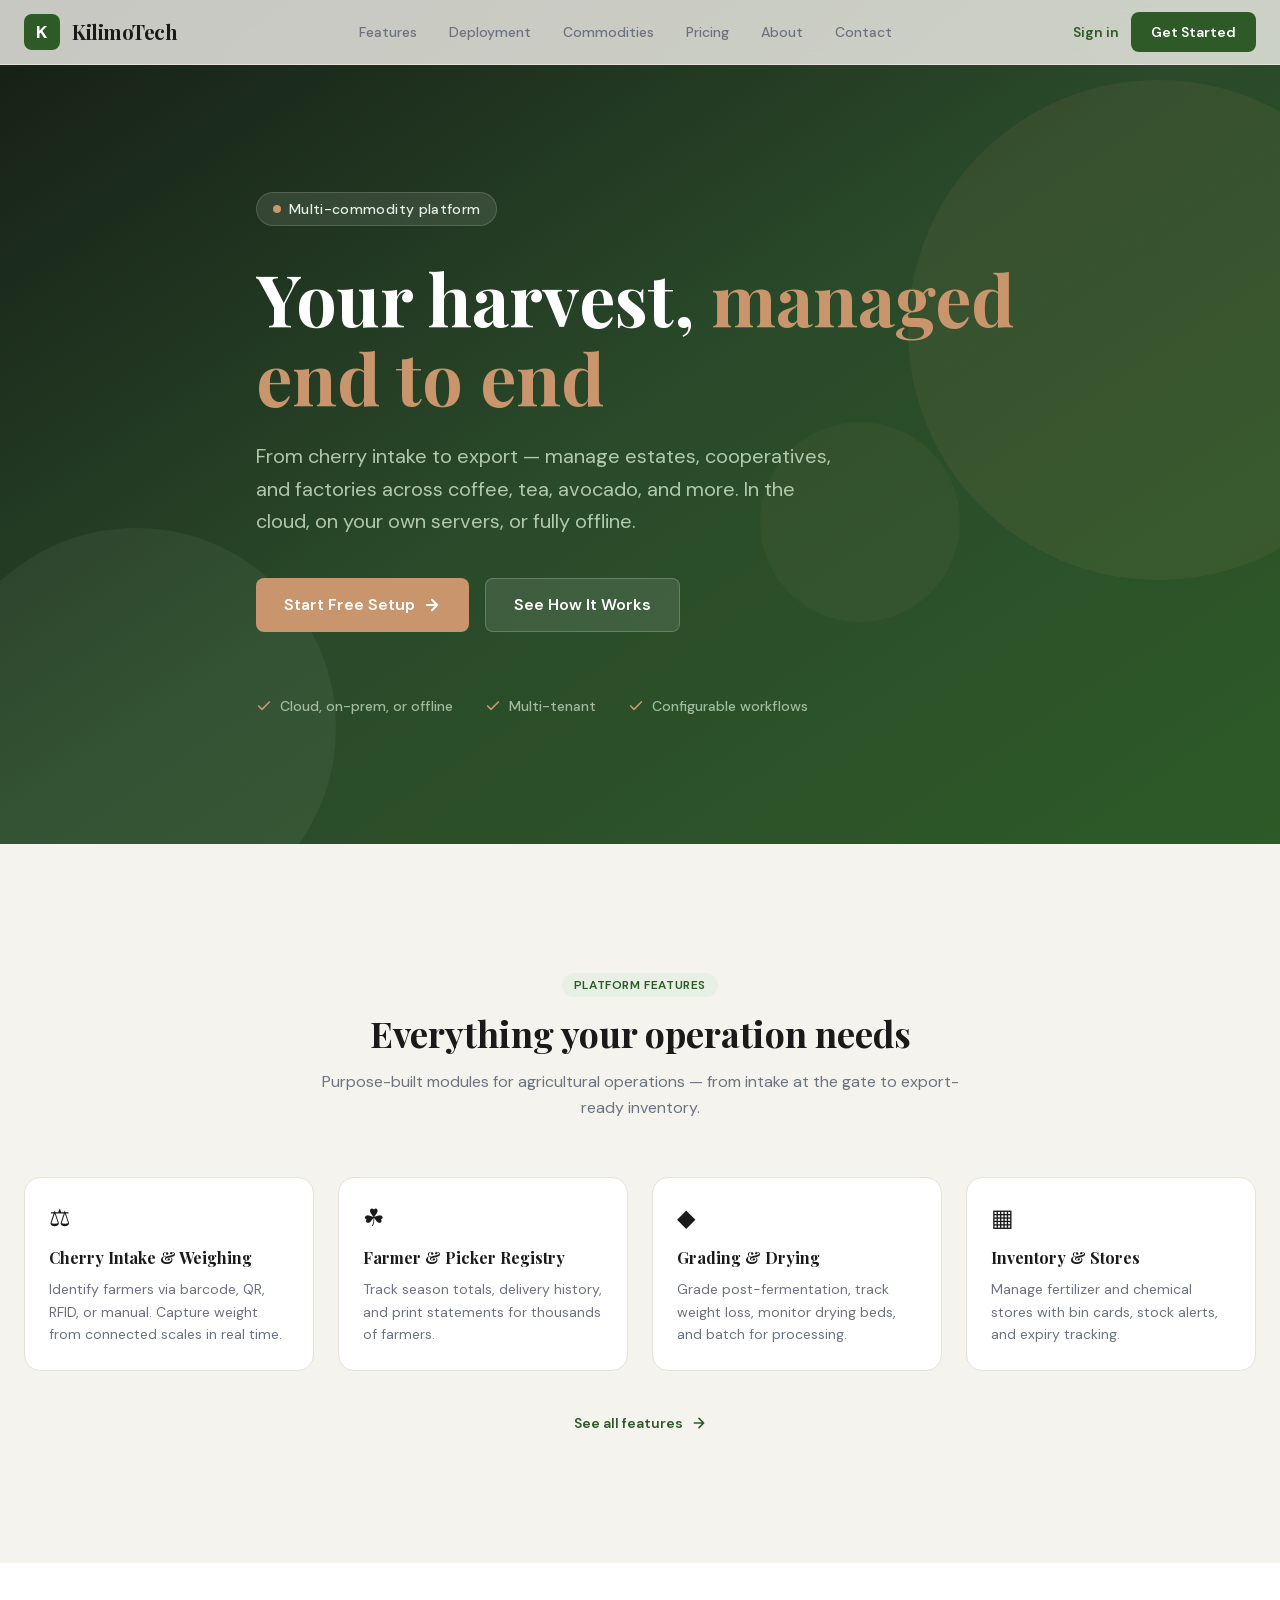
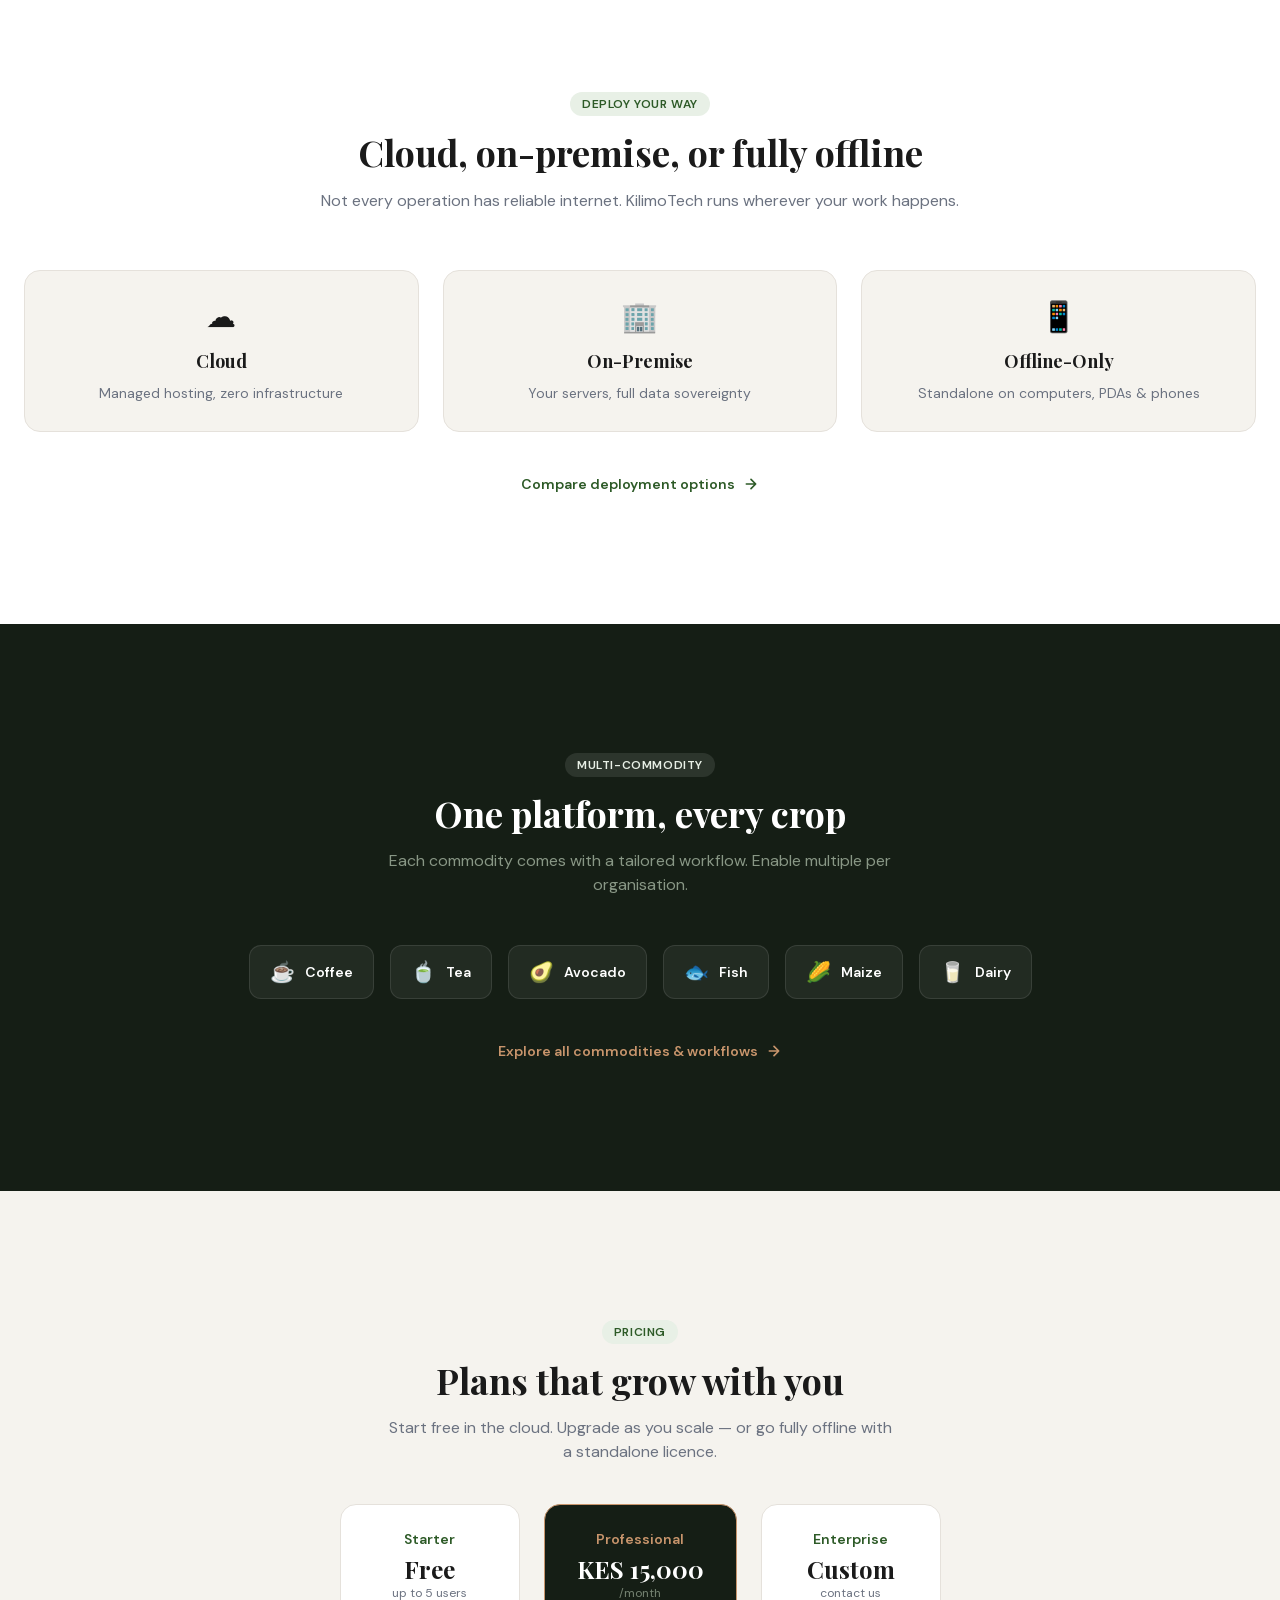
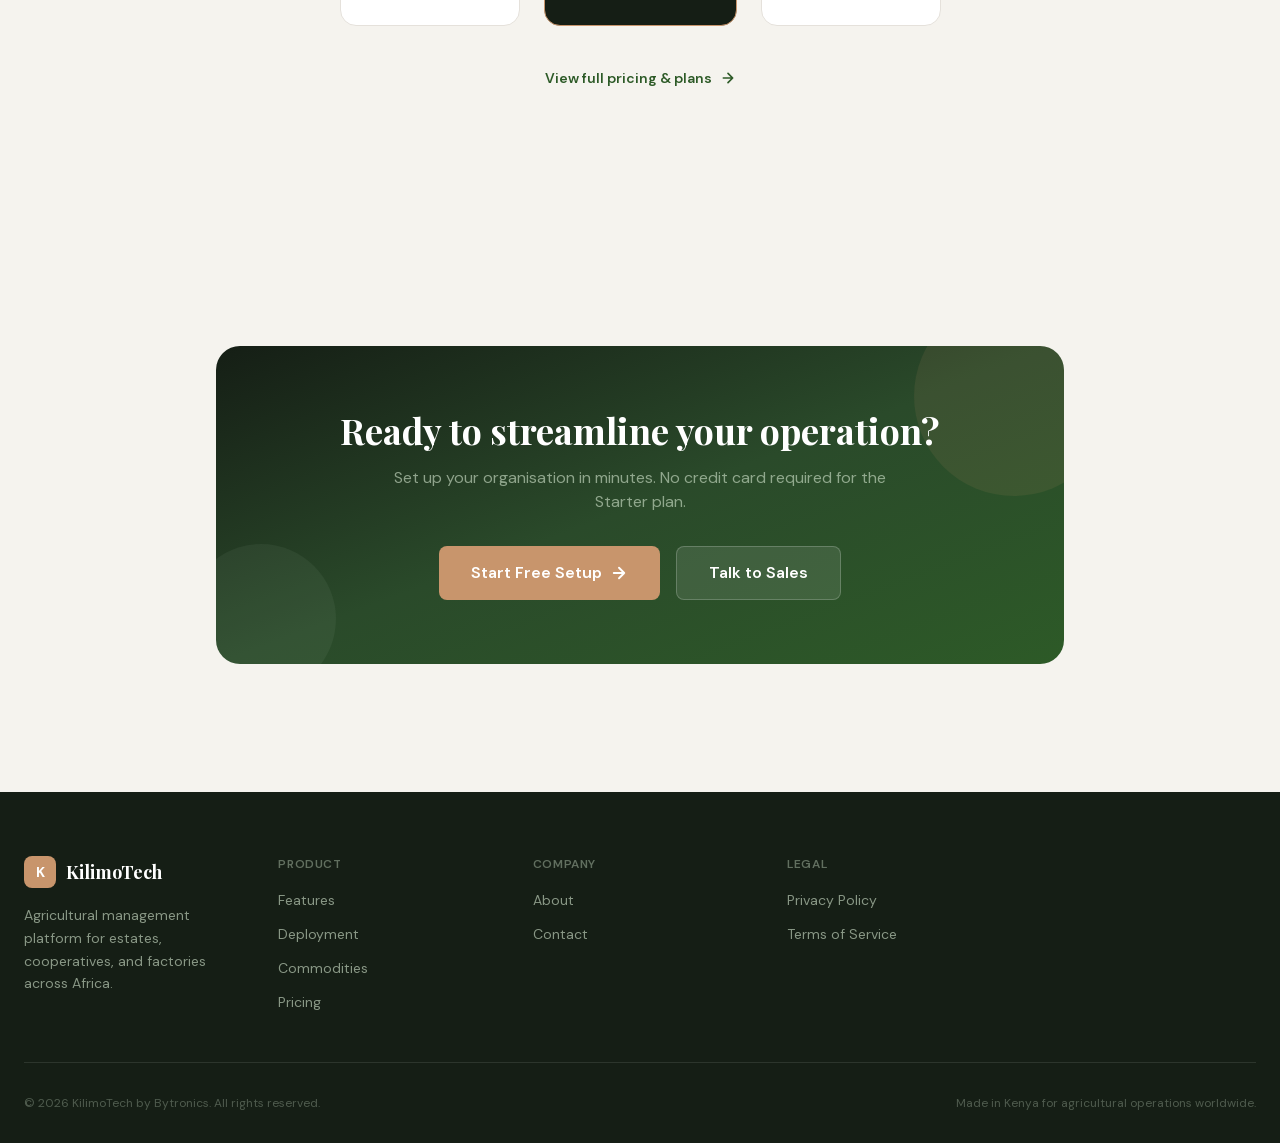
==== index.html @ bf5e5e53 "Deploy KilimoTech landing site farmingTek/farmingtek-monorepo@7f0ea6e3e00092269a74dd48f75b55e581f0ec" ====
<!DOCTYPE html><!--7h_ioHB_KL1E27XKYRp5A--><html lang="en" class="dm_sans_40b93add-module__kJBK_q__variable playfair_display_d75971fc-module__qn-apa__variable dm_mono_9de2b2a0-module__hRvWSG__variable"><head><meta charSet="utf-8"/><meta name="viewport" content="width=device-width, initial-scale=1"/><link rel="preload" href="/_next/static/media/2a65768255d6b625-s.p.d19752fb.woff2" as="font" crossorigin="" type="font/woff2"/><link rel="preload" href="/_next/static/media/36363bfb06833f56-s.p.d8302362.woff2" as="font" crossorigin="" type="font/woff2"/><link rel="preload" href="/_next/static/media/5c285b27cdda1fe8-s.p.a62025f2.woff2" as="font" crossorigin="" type="font/woff2"/><link rel="preload" href="/_next/static/media/a73419dd2ba2d841-s.p.f2813c2a.woff2" as="font" crossorigin="" type="font/woff2"/><link rel="stylesheet" href="/_next/static/chunks/aef63a7b06154bd9.css" data-precedence="next"/><link rel="preload" as="script" fetchPriority="low" href="/_next/static/chunks/79a002ef886ae1bd.js"/><script src="/_next/static/chunks/c44ccb04623bf3a9.js" async=""></script><script src="/_next/static/chunks/7b2394032621606a.js" async=""></script><script src="/_next/static/chunks/1a456bbcc4965f16.js" async=""></script><script src="/_next/static/chunks/turbopack-3ab9022b0ae2297b.js" async=""></script><script src="/_next/static/chunks/181384a02b5fd335.js" async=""></script><script src="/_next/static/chunks/f47e01017f33058d.js" async=""></script><script src="/_next/static/chunks/cf0741e0c4222a45.js" async=""></script><meta name="next-size-adjust" content=""/><title>KilimoTech — Agricultural Management Platform</title><meta name="description" content="Multi-tenant agricultural management platform for coffee, tea, fish, avocado, and more. Manage intake, grading, drying, inventory, and farmer records — online or offline."/><meta name="author" content="Bytronics"/><meta name="keywords" content="agricultural management,farm management software,coffee estate management,tea factory software,crop management,harvest tracking,farmer records,agricultural ERP,cooperative management,offline farm software,Kenya agriculture,East Africa farming"/><meta name="creator" content="Bytronics"/><meta name="publisher" content="Bytronics"/><meta name="robots" content="index, follow"/><meta name="googlebot" content="index, follow, max-video-preview:-1, max-image-preview:large, max-snippet:-1"/><meta property="og:title" content="KilimoTech — Agricultural Management Platform"/><meta property="og:description" content="Manage your entire agricultural operation from intake to export. Multi-commodity, multi-tenant, offline-ready."/><meta property="og:url" content="https://kilimotech.africa"/><meta property="og:site_name" content="KilimoTech"/><meta property="og:locale" content="en_US"/><meta property="og:image:alt" content="KilimoTech — Agricultural Management Platform"/><meta property="og:image:type" content="image/png"/><meta property="og:image" content="https://kilimotech.africa/opengraph-image?3c763e448c522038"/><meta property="og:image:width" content="1200"/><meta property="og:image:height" content="630"/><meta property="og:type" content="website"/><meta name="twitter:card" content="summary_large_image"/><meta name="twitter:title" content="KilimoTech — Agricultural Management Platform"/><meta name="twitter:description" content="Manage your entire agricultural operation from intake to export. Multi-commodity, multi-tenant, offline-ready."/><meta name="twitter:image" content="https://kilimotech.africa/og-image.png"/><link rel="icon" href="/favicon.ico"/><link rel="apple-touch-icon" href="/apple-touch-icon.png"/><script src="/_next/static/chunks/a6dad97d9634a72d.js" noModule=""></script></head><body class="font-sans antialiased text-text bg-cream"><div hidden=""><!--$--><!--/$--></div><script type="application/ld+json">{"@context":"https://schema.org","@type":"Organization","name":"KilimoTech","url":"https://kilimotech.africa","description":"Multi-tenant agricultural management platform for coffee, tea, fish, avocado, and more.","founder":{"@type":"Organization","name":"Bytronics"},"areaServed":"Africa","knowsAbout":["Agricultural Management","Coffee Estate Management","Farm Software","Cooperative Management"]}</script><script type="application/ld+json">{"@context":"https://schema.org","@type":"WebSite","name":"KilimoTech","url":"https://kilimotech.africa","description":"Agricultural management platform for estates, cooperatives, and factories."}</script><header class="fixed top-0 left-0 right-0 z-50 bg-cream/80 backdrop-blur-lg border-b border-border"><div class="max-w-7xl mx-auto px-6 h-16 flex items-center justify-between"><a class="flex items-center gap-3" href="/"><div class="w-9 h-9 rounded-lg bg-primary flex items-center justify-center"><span class="text-white font-bold text-lg">K</span></div><span class="font-display text-xl font-bold text-text tracking-tight">KilimoTech</span></a><nav class="hidden md:flex items-center gap-8"><a class="text-sm font-medium transition-colors text-muted hover:text-primary" href="/features">Features</a><a class="text-sm font-medium transition-colors text-muted hover:text-primary" href="/deployment">Deployment</a><a class="text-sm font-medium transition-colors text-muted hover:text-primary" href="/commodities">Commodities</a><a class="text-sm font-medium transition-colors text-muted hover:text-primary" href="/pricing">Pricing</a><a class="text-sm font-medium transition-colors text-muted hover:text-primary" href="/about">About</a><a class="text-sm font-medium transition-colors text-muted hover:text-primary" href="/contact">Contact</a></nav><div class="hidden md:flex items-center gap-3"><a class="text-sm font-semibold text-primary hover:text-primary/80 transition-colors" href="/login">Sign in</a><a class="text-sm font-semibold px-5 py-2.5 rounded-lg bg-primary text-white hover:bg-primary/90 transition-colors" href="/setup">Get Started</a></div><button class="md:hidden p-2 text-text" aria-label="Toggle menu"><svg width="24" height="24" viewBox="0 0 24 24" fill="none" stroke="currentColor" stroke-width="2" stroke-linecap="round"><line x1="3" y1="8" x2="21" y2="8"></line><line x1="3" y1="16" x2="21" y2="16"></line></svg></button></div></header><main><script type="application/ld+json">{"@context":"https://schema.org","@type":"SoftwareApplication","name":"KilimoTech","applicationCategory":"BusinessApplication","operatingSystem":"Web, PWA, Windows, Android, iOS","description":"Multi-tenant agricultural management platform. Deploy in the cloud, on-premise, or fully offline.","offers":{"@type":"AggregateOffer","lowPrice":"0","highPrice":"15000","priceCurrency":"KES","offerCount":"3"},"featureList":["Cherry Intake & Weighing","Farmer & Picker Registry","Grading & Batching","Drying Operations","Inventory Management","Cloud Deployment","On-Premise Deployment","Standalone Offline App","Multi-Tenant","Multi-Commodity"]}</script><section class="relative min-h-[90vh] flex items-center overflow-hidden pt-16"><div class="absolute inset-0 bg-gradient-to-br from-forest via-forest-light to-primary"></div><div class="absolute top-20 right-[-10%] w-[500px] h-[500px] rounded-full bg-accent/8"></div><div class="absolute bottom-[-10%] left-[-5%] w-[400px] h-[400px] rounded-full bg-primary-light/5"></div><div class="absolute top-1/2 right-1/4 w-[200px] h-[200px] rounded-full bg-accent/5"></div><div class="absolute inset-0 opacity-[0.03]" style="background-image:linear-gradient(rgba(255,255,255,0.1) 1px, transparent 1px), linear-gradient(90deg, rgba(255,255,255,0.1) 1px, transparent 1px);background-size:60px 60px"></div><div class="relative max-w-7xl mx-auto px-6 py-24 md:py-32"><div class="max-w-3xl"><div class="inline-flex items-center gap-2 px-4 py-1.5 rounded-full bg-white/10 border border-white/15 mb-8"><span class="w-2 h-2 rounded-full bg-accent animate-pulse"></span><span class="text-sm font-medium text-primary-light tracking-wide">Multi-commodity platform</span></div><h1 class="font-display text-5xl md:text-6xl lg:text-7xl font-bold text-white leading-[1.1] mb-6">Your harvest,<!-- --> <span class="text-accent">managed end to end</span></h1><p class="text-lg md:text-xl text-primary-lighter/80 max-w-xl mb-10 leading-relaxed">From cherry intake to export — manage estates, cooperatives, and factories across coffee, tea, avocado, and more. In the cloud, on your own servers, or fully offline.</p><div class="flex flex-wrap gap-4"><a class="inline-flex items-center gap-2 px-7 py-3.5 rounded-lg bg-accent text-white font-semibold text-base hover:bg-accent/90 transition-colors" href="/setup">Start Free Setup<svg width="18" height="18" viewBox="0 0 24 24" fill="none" stroke="currentColor" stroke-width="2.5" stroke-linecap="round" stroke-linejoin="round"><path d="M5 12h14M12 5l7 7-7 7"></path></svg></a><a class="inline-flex items-center gap-2 px-7 py-3.5 rounded-lg bg-white/10 border border-white/20 text-white font-semibold text-base hover:bg-white/15 transition-colors" href="#features">See How It Works</a></div><div class="mt-16 flex flex-wrap items-center gap-x-8 gap-y-3"><div class="flex items-center gap-2"><svg width="16" height="16" viewBox="0 0 24 24" fill="none" class="text-accent"><path d="M20 6L9 17l-5-5" stroke="currentColor" stroke-width="2.5" stroke-linecap="round" stroke-linejoin="round"></path></svg><span class="text-sm text-primary-lighter/70 font-medium">Cloud, on-prem, or offline</span></div><div class="flex items-center gap-2"><svg width="16" height="16" viewBox="0 0 24 24" fill="none" class="text-accent"><path d="M20 6L9 17l-5-5" stroke="currentColor" stroke-width="2.5" stroke-linecap="round" stroke-linejoin="round"></path></svg><span class="text-sm text-primary-lighter/70 font-medium">Multi-tenant</span></div><div class="flex items-center gap-2"><svg width="16" height="16" viewBox="0 0 24 24" fill="none" class="text-accent"><path d="M20 6L9 17l-5-5" stroke="currentColor" stroke-width="2.5" stroke-linecap="round" stroke-linejoin="round"></path></svg><span class="text-sm text-primary-lighter/70 font-medium">Configurable workflows</span></div></div></div></div></section><section class="py-24 md:py-32 bg-cream"><div class="max-w-7xl mx-auto px-6"><div class="text-center max-w-2xl mx-auto mb-14"><div class="inline-flex items-center px-3 py-1 rounded-full bg-primary-light text-primary text-xs font-semibold tracking-wider uppercase mb-4">Platform Features</div><h2 class="font-display text-3xl md:text-4xl font-bold text-text mb-4">Everything your operation needs</h2><p class="text-muted text-base leading-relaxed">Purpose-built modules for agricultural operations — from intake at the gate to export-ready inventory.</p></div><div class="grid md:grid-cols-2 lg:grid-cols-4 gap-6 mb-10"><div class="p-6 rounded-2xl bg-white border border-border hover:border-primary/20 hover:shadow-lg hover:shadow-primary/5 transition-all"><span class="text-2xl mb-3 block">⚖</span><h3 class="font-display text-base font-bold text-text mb-2">Cherry Intake &amp; Weighing</h3><p class="text-sm text-muted leading-relaxed">Identify farmers via barcode, QR, RFID, or manual. Capture weight from connected scales in real time.</p></div><div class="p-6 rounded-2xl bg-white border border-border hover:border-primary/20 hover:shadow-lg hover:shadow-primary/5 transition-all"><span class="text-2xl mb-3 block">☘</span><h3 class="font-display text-base font-bold text-text mb-2">Farmer &amp; Picker Registry</h3><p class="text-sm text-muted leading-relaxed">Track season totals, delivery history, and print statements for thousands of farmers.</p></div><div class="p-6 rounded-2xl bg-white border border-border hover:border-primary/20 hover:shadow-lg hover:shadow-primary/5 transition-all"><span class="text-2xl mb-3 block">◆</span><h3 class="font-display text-base font-bold text-text mb-2">Grading &amp; Drying</h3><p class="text-sm text-muted leading-relaxed">Grade post-fermentation, track weight loss, monitor drying beds, and batch for processing.</p></div><div class="p-6 rounded-2xl bg-white border border-border hover:border-primary/20 hover:shadow-lg hover:shadow-primary/5 transition-all"><span class="text-2xl mb-3 block">▦</span><h3 class="font-display text-base font-bold text-text mb-2">Inventory &amp; Stores</h3><p class="text-sm text-muted leading-relaxed">Manage fertilizer and chemical stores with bin cards, stock alerts, and expiry tracking.</p></div></div><div class="text-center"><a class="inline-flex items-center gap-2 text-sm font-semibold text-primary hover:text-primary/80 transition-colors" href="/features">See all features<svg width="16" height="16" viewBox="0 0 24 24" fill="none" stroke="currentColor" stroke-width="2.5" stroke-linecap="round" stroke-linejoin="round"><path d="M5 12h14M12 5l7 7-7 7"></path></svg></a></div></div></section><section class="py-24 md:py-32 bg-white"><div class="max-w-7xl mx-auto px-6"><div class="text-center max-w-2xl mx-auto mb-14"><div class="inline-flex items-center px-3 py-1 rounded-full bg-primary-light text-primary text-xs font-semibold tracking-wider uppercase mb-4">Deploy Your Way</div><h2 class="font-display text-3xl md:text-4xl font-bold text-text mb-4">Cloud, on-premise, or fully offline</h2><p class="text-muted text-base leading-relaxed">Not every operation has reliable internet. KilimoTech runs wherever your work happens.</p></div><div class="grid md:grid-cols-3 gap-6 mb-10"><div class="p-7 rounded-2xl bg-cream border border-border text-center"><span class="text-3xl mb-3 block">☁</span><h3 class="font-display text-lg font-bold text-text mb-2">Cloud</h3><p class="text-sm text-muted">Managed hosting, zero infrastructure</p></div><div class="p-7 rounded-2xl bg-cream border border-border text-center"><span class="text-3xl mb-3 block">🏢</span><h3 class="font-display text-lg font-bold text-text mb-2">On-Premise</h3><p class="text-sm text-muted">Your servers, full data sovereignty</p></div><div class="p-7 rounded-2xl bg-cream border border-border text-center"><span class="text-3xl mb-3 block">📱</span><h3 class="font-display text-lg font-bold text-text mb-2">Offline-Only</h3><p class="text-sm text-muted">Standalone on computers, PDAs &amp; phones</p></div></div><div class="text-center"><a class="inline-flex items-center gap-2 text-sm font-semibold text-primary hover:text-primary/80 transition-colors" href="/deployment">Compare deployment options<svg width="16" height="16" viewBox="0 0 24 24" fill="none" stroke="currentColor" stroke-width="2.5" stroke-linecap="round" stroke-linejoin="round"><path d="M5 12h14M12 5l7 7-7 7"></path></svg></a></div></div></section><section class="py-24 md:py-32 bg-forest"><div class="max-w-7xl mx-auto px-6 text-center"><div class="inline-flex items-center px-3 py-1 rounded-full bg-white/10 text-primary-light text-xs font-semibold tracking-wider uppercase mb-4">Multi-Commodity</div><h2 class="font-display text-3xl md:text-4xl font-bold text-white mb-4">One platform, every crop</h2><p class="text-primary-lighter/60 text-base mb-12 max-w-lg mx-auto">Each commodity comes with a tailored workflow. Enable multiple per organisation.</p><div class="flex flex-wrap justify-center gap-4 mb-10"><div class="flex items-center gap-2.5 px-5 py-3 rounded-xl bg-white/[0.06] border border-white/10"><span class="text-xl">☕</span><span class="text-sm font-semibold text-white">Coffee</span></div><div class="flex items-center gap-2.5 px-5 py-3 rounded-xl bg-white/[0.06] border border-white/10"><span class="text-xl">🍵</span><span class="text-sm font-semibold text-white">Tea</span></div><div class="flex items-center gap-2.5 px-5 py-3 rounded-xl bg-white/[0.06] border border-white/10"><span class="text-xl">🥑</span><span class="text-sm font-semibold text-white">Avocado</span></div><div class="flex items-center gap-2.5 px-5 py-3 rounded-xl bg-white/[0.06] border border-white/10"><span class="text-xl">🐟</span><span class="text-sm font-semibold text-white">Fish</span></div><div class="flex items-center gap-2.5 px-5 py-3 rounded-xl bg-white/[0.06] border border-white/10"><span class="text-xl">🌽</span><span class="text-sm font-semibold text-white">Maize</span></div><div class="flex items-center gap-2.5 px-5 py-3 rounded-xl bg-white/[0.06] border border-white/10"><span class="text-xl">🥛</span><span class="text-sm font-semibold text-white">Dairy</span></div></div><a class="inline-flex items-center gap-2 text-sm font-semibold text-accent hover:text-accent/80 transition-colors" href="/commodities">Explore all commodities &amp; workflows<svg width="16" height="16" viewBox="0 0 24 24" fill="none" stroke="currentColor" stroke-width="2.5" stroke-linecap="round" stroke-linejoin="round"><path d="M5 12h14M12 5l7 7-7 7"></path></svg></a></div></section><section class="py-24 md:py-32 bg-cream"><div class="max-w-7xl mx-auto px-6 text-center"><div class="inline-flex items-center px-3 py-1 rounded-full bg-primary-light text-primary text-xs font-semibold tracking-wider uppercase mb-4">Pricing</div><h2 class="font-display text-3xl md:text-4xl font-bold text-text mb-4">Plans that grow with you</h2><p class="text-muted text-base mb-10 max-w-lg mx-auto">Start free in the cloud. Upgrade as you scale — or go fully offline with a standalone licence.</p><div class="flex flex-wrap justify-center gap-6 mb-10"><div class="px-8 py-6 rounded-2xl border text-center min-w-[180px] bg-white border-border"><div class="text-sm font-semibold mb-1 text-primary">Starter</div><div class="font-display text-2xl font-bold text-text">Free</div><div class="text-xs text-muted">up to 5 users</div></div><div class="px-8 py-6 rounded-2xl border text-center min-w-[180px] bg-forest text-white border-accent"><div class="text-sm font-semibold mb-1 text-accent">Professional</div><div class="font-display text-2xl font-bold text-white">KES 15,000</div><div class="text-xs text-primary-lighter/50">/month</div></div><div class="px-8 py-6 rounded-2xl border text-center min-w-[180px] bg-white border-border"><div class="text-sm font-semibold mb-1 text-primary">Enterprise</div><div class="font-display text-2xl font-bold text-text">Custom</div><div class="text-xs text-muted">contact us</div></div></div><a class="inline-flex items-center gap-2 text-sm font-semibold text-primary hover:text-primary/80 transition-colors" href="/pricing">View full pricing &amp; plans<svg width="16" height="16" viewBox="0 0 24 24" fill="none" stroke="currentColor" stroke-width="2.5" stroke-linecap="round" stroke-linejoin="round"><path d="M5 12h14M12 5l7 7-7 7"></path></svg></a></div></section><section class="py-24 md:py-32 bg-cream"><div class="max-w-4xl mx-auto px-6 text-center"><div class="p-12 md:p-16 rounded-3xl bg-gradient-to-br from-forest via-forest-light to-primary relative overflow-hidden"><div class="absolute top-[-50px] right-[-50px] w-[200px] h-[200px] rounded-full bg-accent/10"></div><div class="absolute bottom-[-30px] left-[-30px] w-[150px] h-[150px] rounded-full bg-primary-light/5"></div><div class="relative"><h2 class="font-display text-3xl md:text-4xl font-bold text-white mb-4">Ready to streamline your operation?</h2><p class="text-primary-lighter/60 text-base mb-8 max-w-lg mx-auto">Set up your organisation in minutes. No credit card required for the Starter plan.</p><div class="flex flex-wrap justify-center gap-4"><a class="inline-flex items-center gap-2 px-8 py-3.5 rounded-lg bg-accent text-white font-semibold hover:bg-accent/90 transition-colors" href="/setup">Start Free Setup<svg width="18" height="18" viewBox="0 0 24 24" fill="none" stroke="currentColor" stroke-width="2.5" stroke-linecap="round" stroke-linejoin="round"><path d="M5 12h14M12 5l7 7-7 7"></path></svg></a><a class="inline-flex items-center gap-2 px-8 py-3.5 rounded-lg bg-white/10 border border-white/20 text-white font-semibold hover:bg-white/15 transition-colors" href="mailto:hello@kilimotech.africa">Talk to Sales</a></div></div></div></div></section><!--$--><!--/$--></main><footer class="bg-forest text-primary-lighter/60 pt-16 pb-8"><div class="max-w-7xl mx-auto px-6"><div class="grid grid-cols-2 md:grid-cols-5 gap-10 mb-12"><div class="col-span-2 md:col-span-1"><a class="flex items-center gap-2.5 mb-4" href="/"><div class="w-8 h-8 rounded-lg bg-accent flex items-center justify-center"><span class="text-white font-bold text-sm">K</span></div><span class="font-display text-lg font-bold text-white">KilimoTech</span></a><p class="text-sm leading-relaxed mb-4">Agricultural management platform for estates, cooperatives, and factories across Africa.</p></div><div><h4 class="text-xs font-semibold text-primary-lighter/40 tracking-wider uppercase mb-4">Product</h4><ul class="space-y-2.5"><li><a class="text-sm hover:text-white transition-colors" href="/features">Features</a></li><li><a class="text-sm hover:text-white transition-colors" href="/deployment">Deployment</a></li><li><a class="text-sm hover:text-white transition-colors" href="/commodities">Commodities</a></li><li><a class="text-sm hover:text-white transition-colors" href="/pricing">Pricing</a></li></ul></div><div><h4 class="text-xs font-semibold text-primary-lighter/40 tracking-wider uppercase mb-4">Company</h4><ul class="space-y-2.5"><li><a class="text-sm hover:text-white transition-colors" href="/about">About</a></li><li><a class="text-sm hover:text-white transition-colors" href="/contact">Contact</a></li></ul></div><div><h4 class="text-xs font-semibold text-primary-lighter/40 tracking-wider uppercase mb-4">Legal</h4><ul class="space-y-2.5"><li><a class="text-sm hover:text-white transition-colors" href="/privacy">Privacy Policy</a></li><li><a class="text-sm hover:text-white transition-colors" href="/terms">Terms of Service</a></li></ul></div></div><div class="border-t border-white/10 pt-8 flex flex-col md:flex-row justify-between items-center gap-4"><p class="text-xs text-primary-lighter/30">© <!-- -->2026<!-- --> KilimoTech by Bytronics. All rights reserved.</p><p class="text-xs text-primary-lighter/30">Made in Kenya for agricultural operations worldwide.</p></div></div></footer><script src="/_next/static/chunks/79a002ef886ae1bd.js" id="_R_" async=""></script><script>(self.__next_f=self.__next_f||[]).push([0])</script><script>self.__next_f.push([1,"1:\"$Sreact.fragment\"\n2:I[46676,[\"/_next/static/chunks/181384a02b5fd335.js\"],\"Header\"]\n3:I[13205,[\"/_next/static/chunks/f47e01017f33058d.js\",\"/_next/static/chunks/cf0741e0c4222a45.js\"],\"default\"]\n4:I[16106,[\"/_next/static/chunks/f47e01017f33058d.js\",\"/_next/static/chunks/cf0741e0c4222a45.js\"],\"default\"]\n5:I[79376,[\"/_next/static/chunks/181384a02b5fd335.js\"],\"\"]\nd:I[86153,[],\"default\"]\n:HL[\"/_next/static/chunks/aef63a7b06154bd9.css\",\"style\"]\n:HL[\"/_next/static/media/2a65768255d6b625-s.p.d19752fb.woff2\",\"font\",{\"crossOrigin\":\"\",\"type\":\"font/woff2\"}]\n:HL[\"/_next/static/media/36363bfb06833f56-s.p.d8302362.woff2\",\"font\",{\"crossOrigin\":\"\",\"type\":\"font/woff2\"}]\n:HL[\"/_next/static/media/5c285b27cdda1fe8-s.p.a62025f2.woff2\",\"font\",{\"crossOrigin\":\"\",\"type\":\"font/woff2\"}]\n:HL[\"/_next/static/media/a73419dd2ba2d841-s.p.f2813c2a.woff2\",\"font\",{\"crossOrigin\":\"\",\"type\":\"font/woff2\"}]\n"])</script><script>self.__next_f.push([1,"0:{\"P\":null,\"b\":\"7h_ioHB_KL1E27XKYRp5A\",\"c\":[\"\",\"\"],\"q\":\"\",\"i\":false,\"f\":[[[\"\",{\"children\":[\"__PAGE__\",{}]},\"$undefined\",\"$undefined\",true],[[\"$\",\"$1\",\"c\",{\"children\":[[[\"$\",\"link\",\"0\",{\"rel\":\"stylesheet\",\"href\":\"/_next/static/chunks/aef63a7b06154bd9.css\",\"precedence\":\"next\",\"crossOrigin\":\"$undefined\",\"nonce\":\"$undefined\"}],[\"$\",\"script\",\"script-0\",{\"src\":\"/_next/static/chunks/181384a02b5fd335.js\",\"async\":true,\"nonce\":\"$undefined\"}]],[\"$\",\"html\",null,{\"lang\":\"en\",\"className\":\"dm_sans_40b93add-module__kJBK_q__variable playfair_display_d75971fc-module__qn-apa__variable dm_mono_9de2b2a0-module__hRvWSG__variable\",\"children\":[\"$\",\"body\",null,{\"className\":\"font-sans antialiased text-text bg-cream\",\"children\":[[\"$\",\"script\",null,{\"type\":\"application/ld+json\",\"dangerouslySetInnerHTML\":{\"__html\":\"{\\\"@context\\\":\\\"https://schema.org\\\",\\\"@type\\\":\\\"Organization\\\",\\\"name\\\":\\\"KilimoTech\\\",\\\"url\\\":\\\"https://kilimotech.africa\\\",\\\"description\\\":\\\"Multi-tenant agricultural management platform for coffee, tea, fish, avocado, and more.\\\",\\\"founder\\\":{\\\"@type\\\":\\\"Organization\\\",\\\"name\\\":\\\"Bytronics\\\"},\\\"areaServed\\\":\\\"Africa\\\",\\\"knowsAbout\\\":[\\\"Agricultural Management\\\",\\\"Coffee Estate Management\\\",\\\"Farm Software\\\",\\\"Cooperative Management\\\"]}\"}}],[\"$\",\"script\",null,{\"type\":\"application/ld+json\",\"dangerouslySetInnerHTML\":{\"__html\":\"{\\\"@context\\\":\\\"https://schema.org\\\",\\\"@type\\\":\\\"WebSite\\\",\\\"name\\\":\\\"KilimoTech\\\",\\\"url\\\":\\\"https://kilimotech.africa\\\",\\\"description\\\":\\\"Agricultural management platform for estates, cooperatives, and factories.\\\"}\"}}],[\"$\",\"$L2\",null,{}],[\"$\",\"main\",null,{\"children\":[\"$\",\"$L3\",null,{\"parallelRouterKey\":\"children\",\"error\":\"$undefined\",\"errorStyles\":\"$undefined\",\"errorScripts\":\"$undefined\",\"template\":[\"$\",\"$L4\",null,{}],\"templateStyles\":\"$undefined\",\"templateScripts\":\"$undefined\",\"notFound\":[[[\"$\",\"title\",null,{\"children\":\"404: This page could not be found.\"}],[\"$\",\"div\",null,{\"style\":{\"fontFamily\":\"system-ui,\\\"Segoe UI\\\",Roboto,Helvetica,Arial,sans-serif,\\\"Apple Color Emoji\\\",\\\"Segoe UI Emoji\\\"\",\"height\":\"100vh\",\"textAlign\":\"center\",\"display\":\"flex\",\"flexDirection\":\"column\",\"alignItems\":\"center\",\"justifyContent\":\"center\"},\"children\":[\"$\",\"div\",null,{\"children\":[[\"$\",\"style\",null,{\"dangerouslySetInnerHTML\":{\"__html\":\"body{color:#000;background:#fff;margin:0}.next-error-h1{border-right:1px solid rgba(0,0,0,.3)}@media (prefers-color-scheme:dark){body{color:#fff;background:#000}.next-error-h1{border-right:1px solid rgba(255,255,255,.3)}}\"}}],[\"$\",\"h1\",null,{\"className\":\"next-error-h1\",\"style\":{\"display\":\"inline-block\",\"margin\":\"0 20px 0 0\",\"padding\":\"0 23px 0 0\",\"fontSize\":24,\"fontWeight\":500,\"verticalAlign\":\"top\",\"lineHeight\":\"49px\"},\"children\":404}],[\"$\",\"div\",null,{\"style\":{\"display\":\"inline-block\"},\"children\":[\"$\",\"h2\",null,{\"style\":{\"fontSize\":14,\"fontWeight\":400,\"lineHeight\":\"49px\",\"margin\":0},\"children\":\"This page could not be found.\"}]}]]}]}]],[]],\"forbidden\":\"$undefined\",\"unauthorized\":\"$undefined\"}]}],[\"$\",\"footer\",null,{\"className\":\"bg-forest text-primary-lighter/60 pt-16 pb-8\",\"children\":[\"$\",\"div\",null,{\"className\":\"max-w-7xl mx-auto px-6\",\"children\":[[\"$\",\"div\",null,{\"className\":\"grid grid-cols-2 md:grid-cols-5 gap-10 mb-12\",\"children\":[[\"$\",\"div\",null,{\"className\":\"col-span-2 md:col-span-1\",\"children\":[[\"$\",\"$L5\",null,{\"href\":\"/\",\"className\":\"flex items-center gap-2.5 mb-4\",\"children\":[[\"$\",\"div\",null,{\"className\":\"w-8 h-8 rounded-lg bg-accent flex items-center justify-center\",\"children\":[\"$\",\"span\",null,{\"className\":\"text-white font-bold text-sm\",\"children\":\"K\"}]}],[\"$\",\"span\",null,{\"className\":\"font-display text-lg font-bold text-white\",\"children\":\"KilimoTech\"}]]}],[\"$\",\"p\",null,{\"className\":\"text-sm leading-relaxed mb-4\",\"children\":\"Agricultural management platform for estates, cooperatives, and factories across Africa.\"}]]}],[[\"$\",\"div\",\"Product\",{\"children\":[[\"$\",\"h4\",null,{\"className\":\"text-xs font-semibold text-primary-lighter/40 tracking-wider uppercase mb-4\",\"children\":\"Product\"}],[\"$\",\"ul\",null,{\"className\":\"space-y-2.5\",\"children\":[[\"$\",\"li\",\"Features\",{\"children\":[\"$\",\"$L5\",null,{\"href\":\"/features\",\"className\":\"text-sm hover:text-white transition-colors\",\"children\":\"Features\"}]}],[\"$\",\"li\",\"Deployment\",{\"children\":[\"$\",\"$L5\",null,{\"href\":\"/deployment\",\"className\":\"text-sm hover:text-white transition-colors\",\"children\":\"Deployment\"}]}],[\"$\",\"li\",\"Commodities\",{\"children\":\"$L6\"}],\"$L7\"]}]]}],\"$L8\",\"$L9\"]]}],\"$La\"]}]}]]}]}]]}],{\"children\":[\"$Lb\",{},null,false,false]},null,false,false],\"$Lc\",false]],\"m\":\"$undefined\",\"G\":[\"$d\",[]],\"S\":true}\n"])</script><script>self.__next_f.push([1,"16:I[77631,[\"/_next/static/chunks/f47e01017f33058d.js\",\"/_next/static/chunks/cf0741e0c4222a45.js\"],\"ViewportBoundary\"]\n18:I[77631,[\"/_next/static/chunks/f47e01017f33058d.js\",\"/_next/static/chunks/cf0741e0c4222a45.js\"],\"MetadataBoundary\"]\n19:\"$Sreact.suspense\"\n6:[\"$\",\"$L5\",null,{\"href\":\"/commodities\",\"className\":\"text-sm hover:text-white transition-colors\",\"children\":\"Commodities\"}]\n7:[\"$\",\"li\",\"Pricing\",{\"children\":[\"$\",\"$L5\",null,{\"href\":\"/pricing\",\"className\":\"text-sm hover:text-white transition-colors\",\"children\":\"Pricing\"}]}]\n8:[\"$\",\"div\",\"Company\",{\"children\":[[\"$\",\"h4\",null,{\"className\":\"text-xs font-semibold text-primary-lighter/40 tracking-wider uppercase mb-4\",\"children\":\"Company\"}],[\"$\",\"ul\",null,{\"className\":\"space-y-2.5\",\"children\":[[\"$\",\"li\",\"About\",{\"children\":[\"$\",\"$L5\",null,{\"href\":\"/about\",\"className\":\"text-sm hover:text-white transition-colors\",\"children\":\"About\"}]}],[\"$\",\"li\",\"Contact\",{\"children\":[\"$\",\"$L5\",null,{\"href\":\"/contact\",\"className\":\"text-sm hover:text-white transition-colors\",\"children\":\"Contact\"}]}]]}]]}]\n9:[\"$\",\"div\",\"Legal\",{\"children\":[[\"$\",\"h4\",null,{\"className\":\"text-xs font-semibold text-primary-lighter/40 tracking-wider uppercase mb-4\",\"children\":\"Legal\"}],[\"$\",\"ul\",null,{\"className\":\"space-y-2.5\",\"children\":[[\"$\",\"li\",\"Privacy Policy\",{\"children\":[\"$\",\"$L5\",null,{\"href\":\"/privacy\",\"className\":\"text-sm hover:text-white transition-colors\",\"children\":\"Privacy Policy\"}]}],[\"$\",\"li\",\"Terms of Service\",{\"children\":[\"$\",\"$L5\",null,{\"href\":\"/terms\",\"className\":\"text-sm hover:text-white transition-colors\",\"children\":\"Terms of Service\"}]}]]}]]}]\na:[\"$\",\"div\",null,{\"className\":\"border-t border-white/10 pt-8 flex flex-col md:flex-row justify-between items-center gap-4\",\"children\":[[\"$\",\"p\",null,{\"className\":\"text-xs text-primary-lighter/30\",\"children\":[\"© \",2026,\" KilimoTech by Bytronics. All rights reserved.\"]}],[\"$\",\"p\",null,{\"className\":\"text-xs text-primary-lighter/30\",\"children\":\"Made in Kenya for agricultural operations worldwide.\"}]]}]\n"])</script><script>self.__next_f.push([1,"b:[\"$\",\"$1\",\"c\",{\"children\":[[[\"$\",\"script\",null,{\"type\":\"application/ld+json\",\"dangerouslySetInnerHTML\":{\"__html\":\"{\\\"@context\\\":\\\"https://schema.org\\\",\\\"@type\\\":\\\"SoftwareApplication\\\",\\\"name\\\":\\\"KilimoTech\\\",\\\"applicationCategory\\\":\\\"BusinessApplication\\\",\\\"operatingSystem\\\":\\\"Web, PWA, Windows, Android, iOS\\\",\\\"description\\\":\\\"Multi-tenant agricultural management platform. Deploy in the cloud, on-premise, or fully offline.\\\",\\\"offers\\\":{\\\"@type\\\":\\\"AggregateOffer\\\",\\\"lowPrice\\\":\\\"0\\\",\\\"highPrice\\\":\\\"15000\\\",\\\"priceCurrency\\\":\\\"KES\\\",\\\"offerCount\\\":\\\"3\\\"},\\\"featureList\\\":[\\\"Cherry Intake \u0026 Weighing\\\",\\\"Farmer \u0026 Picker Registry\\\",\\\"Grading \u0026 Batching\\\",\\\"Drying Operations\\\",\\\"Inventory Management\\\",\\\"Cloud Deployment\\\",\\\"On-Premise Deployment\\\",\\\"Standalone Offline App\\\",\\\"Multi-Tenant\\\",\\\"Multi-Commodity\\\"]}\"}}],[\"$\",\"section\",null,{\"className\":\"relative min-h-[90vh] flex items-center overflow-hidden pt-16\",\"children\":[[\"$\",\"div\",null,{\"className\":\"absolute inset-0 bg-gradient-to-br from-forest via-forest-light to-primary\"}],[\"$\",\"div\",null,{\"className\":\"absolute top-20 right-[-10%] w-[500px] h-[500px] rounded-full bg-accent/8\"}],[\"$\",\"div\",null,{\"className\":\"absolute bottom-[-10%] left-[-5%] w-[400px] h-[400px] rounded-full bg-primary-light/5\"}],[\"$\",\"div\",null,{\"className\":\"absolute top-1/2 right-1/4 w-[200px] h-[200px] rounded-full bg-accent/5\"}],[\"$\",\"div\",null,{\"className\":\"absolute inset-0 opacity-[0.03]\",\"style\":{\"backgroundImage\":\"linear-gradient(rgba(255,255,255,0.1) 1px, transparent 1px), linear-gradient(90deg, rgba(255,255,255,0.1) 1px, transparent 1px)\",\"backgroundSize\":\"60px 60px\"}}],[\"$\",\"div\",null,{\"className\":\"relative max-w-7xl mx-auto px-6 py-24 md:py-32\",\"children\":[\"$\",\"div\",null,{\"className\":\"max-w-3xl\",\"children\":[[\"$\",\"div\",null,{\"className\":\"inline-flex items-center gap-2 px-4 py-1.5 rounded-full bg-white/10 border border-white/15 mb-8\",\"children\":[[\"$\",\"span\",null,{\"className\":\"w-2 h-2 rounded-full bg-accent animate-pulse\"}],[\"$\",\"span\",null,{\"className\":\"text-sm font-medium text-primary-light tracking-wide\",\"children\":\"Multi-commodity platform\"}]]}],[\"$\",\"h1\",null,{\"className\":\"font-display text-5xl md:text-6xl lg:text-7xl font-bold text-white leading-[1.1] mb-6\",\"children\":[\"Your harvest,\",\" \",[\"$\",\"span\",null,{\"className\":\"text-accent\",\"children\":\"managed end to end\"}]]}],[\"$\",\"p\",null,{\"className\":\"text-lg md:text-xl text-primary-lighter/80 max-w-xl mb-10 leading-relaxed\",\"children\":\"From cherry intake to export — manage estates, cooperatives, and factories across coffee, tea, avocado, and more. In the cloud, on your own servers, or fully offline.\"}],[\"$\",\"div\",null,{\"className\":\"flex flex-wrap gap-4\",\"children\":[[\"$\",\"$L5\",null,{\"href\":\"/setup\",\"className\":\"inline-flex items-center gap-2 px-7 py-3.5 rounded-lg bg-accent text-white font-semibold text-base hover:bg-accent/90 transition-colors\",\"children\":[\"Start Free Setup\",[\"$\",\"svg\",null,{\"width\":\"18\",\"height\":\"18\",\"viewBox\":\"0 0 24 24\",\"fill\":\"none\",\"stroke\":\"currentColor\",\"strokeWidth\":\"2.5\",\"strokeLinecap\":\"round\",\"strokeLinejoin\":\"round\",\"children\":[\"$\",\"path\",null,{\"d\":\"M5 12h14M12 5l7 7-7 7\"}]}]]}],[\"$\",\"$L5\",null,{\"href\":\"#features\",\"className\":\"inline-flex items-center gap-2 px-7 py-3.5 rounded-lg bg-white/10 border border-white/20 text-white font-semibold text-base hover:bg-white/15 transition-colors\",\"children\":\"See How It Works\"}]]}],[\"$\",\"div\",null,{\"className\":\"mt-16 flex flex-wrap items-center gap-x-8 gap-y-3\",\"children\":[[\"$\",\"div\",\"Cloud, on-prem, or offline\",{\"className\":\"flex items-center gap-2\",\"children\":[[\"$\",\"svg\",null,{\"width\":\"16\",\"height\":\"16\",\"viewBox\":\"0 0 24 24\",\"fill\":\"none\",\"className\":\"text-accent\",\"children\":[\"$\",\"path\",null,{\"d\":\"M20 6L9 17l-5-5\",\"stroke\":\"currentColor\",\"strokeWidth\":\"2.5\",\"strokeLinecap\":\"round\",\"strokeLinejoin\":\"round\"}]}],[\"$\",\"span\",null,{\"className\":\"text-sm text-primary-lighter/70 font-medium\",\"children\":\"Cloud, on-prem, or offline\"}]]}],\"$Le\",\"$Lf\"]}]]}]}]]}],\"$L10\",\"$L11\",\"$L12\",\"$L13\",\"$L14\"],null,\"$L15\"]}]\n"])</script><script>self.__next_f.push([1,"c:[\"$\",\"$1\",\"h\",{\"children\":[null,[\"$\",\"$L16\",null,{\"children\":\"$@17\"}],[\"$\",\"div\",null,{\"hidden\":true,\"children\":[\"$\",\"$L18\",null,{\"children\":[\"$\",\"$19\",null,{\"name\":\"Next.Metadata\",\"children\":\"$@1a\"}]}]}],[\"$\",\"meta\",null,{\"name\":\"next-size-adjust\",\"content\":\"\"}]]}]\n"])</script><script>self.__next_f.push([1,"1b:I[77631,[\"/_next/static/chunks/f47e01017f33058d.js\",\"/_next/static/chunks/cf0741e0c4222a45.js\"],\"OutletBoundary\"]\ne:[\"$\",\"div\",\"Multi-tenant\",{\"className\":\"flex items-center gap-2\",\"children\":[[\"$\",\"svg\",null,{\"width\":\"16\",\"height\":\"16\",\"viewBox\":\"0 0 24 24\",\"fill\":\"none\",\"className\":\"text-accent\",\"children\":[\"$\",\"path\",null,{\"d\":\"M20 6L9 17l-5-5\",\"stroke\":\"currentColor\",\"strokeWidth\":\"2.5\",\"strokeLinecap\":\"round\",\"strokeLinejoin\":\"round\"}]}],[\"$\",\"span\",null,{\"className\":\"text-sm text-primary-lighter/70 font-medium\",\"children\":\"Multi-tenant\"}]]}]\nf:[\"$\",\"div\",\"Configurable workflows\",{\"className\":\"flex items-center gap-2\",\"children\":[[\"$\",\"svg\",null,{\"width\":\"16\",\"height\":\"16\",\"viewBox\":\"0 0 24 24\",\"fill\":\"none\",\"className\":\"text-accent\",\"children\":[\"$\",\"path\",null,{\"d\":\"M20 6L9 17l-5-5\",\"stroke\":\"currentColor\",\"strokeWidth\":\"2.5\",\"strokeLinecap\":\"round\",\"strokeLinejoin\":\"round\"}]}],[\"$\",\"span\",null,{\"className\":\"text-sm text-primary-lighter/70 font-medium\",\"children\":\"Configurable workflows\"}]]}]\n"])</script><script>self.__next_f.push([1,"10:[\"$\",\"section\",null,{\"className\":\"py-24 md:py-32 bg-cream\",\"children\":[\"$\",\"div\",null,{\"className\":\"max-w-7xl mx-auto px-6\",\"children\":[[\"$\",\"div\",null,{\"className\":\"text-center max-w-2xl mx-auto mb-14\",\"children\":[[\"$\",\"div\",null,{\"className\":\"inline-flex items-center px-3 py-1 rounded-full bg-primary-light text-primary text-xs font-semibold tracking-wider uppercase mb-4\",\"children\":\"Platform Features\"}],[\"$\",\"h2\",null,{\"className\":\"font-display text-3xl md:text-4xl font-bold text-text mb-4\",\"children\":\"Everything your operation needs\"}],[\"$\",\"p\",null,{\"className\":\"text-muted text-base leading-relaxed\",\"children\":\"Purpose-built modules for agricultural operations — from intake at the gate to export-ready inventory.\"}]]}],[\"$\",\"div\",null,{\"className\":\"grid md:grid-cols-2 lg:grid-cols-4 gap-6 mb-10\",\"children\":[[\"$\",\"div\",\"Cherry Intake \u0026 Weighing\",{\"className\":\"p-6 rounded-2xl bg-white border border-border hover:border-primary/20 hover:shadow-lg hover:shadow-primary/5 transition-all\",\"children\":[[\"$\",\"span\",null,{\"className\":\"text-2xl mb-3 block\",\"children\":\"⚖\"}],[\"$\",\"h3\",null,{\"className\":\"font-display text-base font-bold text-text mb-2\",\"children\":\"Cherry Intake \u0026 Weighing\"}],[\"$\",\"p\",null,{\"className\":\"text-sm text-muted leading-relaxed\",\"children\":\"Identify farmers via barcode, QR, RFID, or manual. Capture weight from connected scales in real time.\"}]]}],[\"$\",\"div\",\"Farmer \u0026 Picker Registry\",{\"className\":\"p-6 rounded-2xl bg-white border border-border hover:border-primary/20 hover:shadow-lg hover:shadow-primary/5 transition-all\",\"children\":[[\"$\",\"span\",null,{\"className\":\"text-2xl mb-3 block\",\"children\":\"☘\"}],[\"$\",\"h3\",null,{\"className\":\"font-display text-base font-bold text-text mb-2\",\"children\":\"Farmer \u0026 Picker Registry\"}],[\"$\",\"p\",null,{\"className\":\"text-sm text-muted leading-relaxed\",\"children\":\"Track season totals, delivery history, and print statements for thousands of farmers.\"}]]}],[\"$\",\"div\",\"Grading \u0026 Drying\",{\"className\":\"p-6 rounded-2xl bg-white border border-border hover:border-primary/20 hover:shadow-lg hover:shadow-primary/5 transition-all\",\"children\":[[\"$\",\"span\",null,{\"className\":\"text-2xl mb-3 block\",\"children\":\"◆\"}],[\"$\",\"h3\",null,{\"className\":\"font-display text-base font-bold text-text mb-2\",\"children\":\"Grading \u0026 Drying\"}],[\"$\",\"p\",null,{\"className\":\"text-sm text-muted leading-relaxed\",\"children\":\"Grade post-fermentation, track weight loss, monitor drying beds, and batch for processing.\"}]]}],[\"$\",\"div\",\"Inventory \u0026 Stores\",{\"className\":\"p-6 rounded-2xl bg-white border border-border hover:border-primary/20 hover:shadow-lg hover:shadow-primary/5 transition-all\",\"children\":[[\"$\",\"span\",null,{\"className\":\"text-2xl mb-3 block\",\"children\":\"▦\"}],[\"$\",\"h3\",null,{\"className\":\"font-display text-base font-bold text-text mb-2\",\"children\":\"Inventory \u0026 Stores\"}],[\"$\",\"p\",null,{\"className\":\"text-sm text-muted leading-relaxed\",\"children\":\"Manage fertilizer and chemical stores with bin cards, stock alerts, and expiry tracking.\"}]]}]]}],[\"$\",\"div\",null,{\"className\":\"text-center\",\"children\":[\"$\",\"$L5\",null,{\"href\":\"/features\",\"className\":\"inline-flex items-center gap-2 text-sm font-semibold text-primary hover:text-primary/80 transition-colors\",\"children\":[\"See all features\",[\"$\",\"svg\",null,{\"width\":\"16\",\"height\":\"16\",\"viewBox\":\"0 0 24 24\",\"fill\":\"none\",\"stroke\":\"currentColor\",\"strokeWidth\":\"2.5\",\"strokeLinecap\":\"round\",\"strokeLinejoin\":\"round\",\"children\":[\"$\",\"path\",null,{\"d\":\"M5 12h14M12 5l7 7-7 7\"}]}]]}]}]]}]}]\n"])</script><script>self.__next_f.push([1,"11:[\"$\",\"section\",null,{\"className\":\"py-24 md:py-32 bg-white\",\"children\":[\"$\",\"div\",null,{\"className\":\"max-w-7xl mx-auto px-6\",\"children\":[[\"$\",\"div\",null,{\"className\":\"text-center max-w-2xl mx-auto mb-14\",\"children\":[[\"$\",\"div\",null,{\"className\":\"inline-flex items-center px-3 py-1 rounded-full bg-primary-light text-primary text-xs font-semibold tracking-wider uppercase mb-4\",\"children\":\"Deploy Your Way\"}],[\"$\",\"h2\",null,{\"className\":\"font-display text-3xl md:text-4xl font-bold text-text mb-4\",\"children\":\"Cloud, on-premise, or fully offline\"}],[\"$\",\"p\",null,{\"className\":\"text-muted text-base leading-relaxed\",\"children\":\"Not every operation has reliable internet. KilimoTech runs wherever your work happens.\"}]]}],[\"$\",\"div\",null,{\"className\":\"grid md:grid-cols-3 gap-6 mb-10\",\"children\":[[\"$\",\"div\",\"Cloud\",{\"className\":\"p-7 rounded-2xl bg-cream border border-border text-center\",\"children\":[[\"$\",\"span\",null,{\"className\":\"text-3xl mb-3 block\",\"children\":\"☁\"}],[\"$\",\"h3\",null,{\"className\":\"font-display text-lg font-bold text-text mb-2\",\"children\":\"Cloud\"}],[\"$\",\"p\",null,{\"className\":\"text-sm text-muted\",\"children\":\"Managed hosting, zero infrastructure\"}]]}],[\"$\",\"div\",\"On-Premise\",{\"className\":\"p-7 rounded-2xl bg-cream border border-border text-center\",\"children\":[[\"$\",\"span\",null,{\"className\":\"text-3xl mb-3 block\",\"children\":\"🏢\"}],[\"$\",\"h3\",null,{\"className\":\"font-display text-lg font-bold text-text mb-2\",\"children\":\"On-Premise\"}],[\"$\",\"p\",null,{\"className\":\"text-sm text-muted\",\"children\":\"Your servers, full data sovereignty\"}]]}],[\"$\",\"div\",\"Offline-Only\",{\"className\":\"p-7 rounded-2xl bg-cream border border-border text-center\",\"children\":[[\"$\",\"span\",null,{\"className\":\"text-3xl mb-3 block\",\"children\":\"📱\"}],[\"$\",\"h3\",null,{\"className\":\"font-display text-lg font-bold text-text mb-2\",\"children\":\"Offline-Only\"}],[\"$\",\"p\",null,{\"className\":\"text-sm text-muted\",\"children\":\"Standalone on computers, PDAs \u0026 phones\"}]]}]]}],[\"$\",\"div\",null,{\"className\":\"text-center\",\"children\":[\"$\",\"$L5\",null,{\"href\":\"/deployment\",\"className\":\"inline-flex items-center gap-2 text-sm font-semibold text-primary hover:text-primary/80 transition-colors\",\"children\":[\"Compare deployment options\",[\"$\",\"svg\",null,{\"width\":\"16\",\"height\":\"16\",\"viewBox\":\"0 0 24 24\",\"fill\":\"none\",\"stroke\":\"currentColor\",\"strokeWidth\":\"2.5\",\"strokeLinecap\":\"round\",\"strokeLinejoin\":\"round\",\"children\":[\"$\",\"path\",null,{\"d\":\"M5 12h14M12 5l7 7-7 7\"}]}]]}]}]]}]}]\n"])</script><script>self.__next_f.push([1,"12:[\"$\",\"section\",null,{\"className\":\"py-24 md:py-32 bg-forest\",\"children\":[\"$\",\"div\",null,{\"className\":\"max-w-7xl mx-auto px-6 text-center\",\"children\":[[\"$\",\"div\",null,{\"className\":\"inline-flex items-center px-3 py-1 rounded-full bg-white/10 text-primary-light text-xs font-semibold tracking-wider uppercase mb-4\",\"children\":\"Multi-Commodity\"}],[\"$\",\"h2\",null,{\"className\":\"font-display text-3xl md:text-4xl font-bold text-white mb-4\",\"children\":\"One platform, every crop\"}],[\"$\",\"p\",null,{\"className\":\"text-primary-lighter/60 text-base mb-12 max-w-lg mx-auto\",\"children\":\"Each commodity comes with a tailored workflow. Enable multiple per organisation.\"}],[\"$\",\"div\",null,{\"className\":\"flex flex-wrap justify-center gap-4 mb-10\",\"children\":[[\"$\",\"div\",\"Coffee\",{\"className\":\"flex items-center gap-2.5 px-5 py-3 rounded-xl bg-white/[0.06] border border-white/10\",\"children\":[[\"$\",\"span\",null,{\"className\":\"text-xl\",\"children\":\"☕\"}],[\"$\",\"span\",null,{\"className\":\"text-sm font-semibold text-white\",\"children\":\"Coffee\"}]]}],[\"$\",\"div\",\"Tea\",{\"className\":\"flex items-center gap-2.5 px-5 py-3 rounded-xl bg-white/[0.06] border border-white/10\",\"children\":[[\"$\",\"span\",null,{\"className\":\"text-xl\",\"children\":\"🍵\"}],[\"$\",\"span\",null,{\"className\":\"text-sm font-semibold text-white\",\"children\":\"Tea\"}]]}],[\"$\",\"div\",\"Avocado\",{\"className\":\"flex items-center gap-2.5 px-5 py-3 rounded-xl bg-white/[0.06] border border-white/10\",\"children\":[[\"$\",\"span\",null,{\"className\":\"text-xl\",\"children\":\"🥑\"}],[\"$\",\"span\",null,{\"className\":\"text-sm font-semibold text-white\",\"children\":\"Avocado\"}]]}],[\"$\",\"div\",\"Fish\",{\"className\":\"flex items-center gap-2.5 px-5 py-3 rounded-xl bg-white/[0.06] border border-white/10\",\"children\":[[\"$\",\"span\",null,{\"className\":\"text-xl\",\"children\":\"🐟\"}],[\"$\",\"span\",null,{\"className\":\"text-sm font-semibold text-white\",\"children\":\"Fish\"}]]}],[\"$\",\"div\",\"Maize\",{\"className\":\"flex items-center gap-2.5 px-5 py-3 rounded-xl bg-white/[0.06] border border-white/10\",\"children\":[[\"$\",\"span\",null,{\"className\":\"text-xl\",\"children\":\"🌽\"}],[\"$\",\"span\",null,{\"className\":\"text-sm font-semibold text-white\",\"children\":\"Maize\"}]]}],[\"$\",\"div\",\"Dairy\",{\"className\":\"flex items-center gap-2.5 px-5 py-3 rounded-xl bg-white/[0.06] border border-white/10\",\"children\":[[\"$\",\"span\",null,{\"className\":\"text-xl\",\"children\":\"🥛\"}],[\"$\",\"span\",null,{\"className\":\"text-sm font-semibold text-white\",\"children\":\"Dairy\"}]]}]]}],[\"$\",\"$L5\",null,{\"href\":\"/commodities\",\"className\":\"inline-flex items-center gap-2 text-sm font-semibold text-accent hover:text-accent/80 transition-colors\",\"children\":[\"Explore all commodities \u0026 workflows\",[\"$\",\"svg\",null,{\"width\":\"16\",\"height\":\"16\",\"viewBox\":\"0 0 24 24\",\"fill\":\"none\",\"stroke\":\"currentColor\",\"strokeWidth\":\"2.5\",\"strokeLinecap\":\"round\",\"strokeLinejoin\":\"round\",\"children\":[\"$\",\"path\",null,{\"d\":\"M5 12h14M12 5l7 7-7 7\"}]}]]}]]}]}]\n"])</script><script>self.__next_f.push([1,"13:[\"$\",\"section\",null,{\"className\":\"py-24 md:py-32 bg-cream\",\"children\":[\"$\",\"div\",null,{\"className\":\"max-w-7xl mx-auto px-6 text-center\",\"children\":[[\"$\",\"div\",null,{\"className\":\"inline-flex items-center px-3 py-1 rounded-full bg-primary-light text-primary text-xs font-semibold tracking-wider uppercase mb-4\",\"children\":\"Pricing\"}],[\"$\",\"h2\",null,{\"className\":\"font-display text-3xl md:text-4xl font-bold text-text mb-4\",\"children\":\"Plans that grow with you\"}],[\"$\",\"p\",null,{\"className\":\"text-muted text-base mb-10 max-w-lg mx-auto\",\"children\":\"Start free in the cloud. Upgrade as you scale — or go fully offline with a standalone licence.\"}],[\"$\",\"div\",null,{\"className\":\"flex flex-wrap justify-center gap-6 mb-10\",\"children\":[[\"$\",\"div\",\"Starter\",{\"className\":\"px-8 py-6 rounded-2xl border text-center min-w-[180px] bg-white border-border\",\"children\":[[\"$\",\"div\",null,{\"className\":\"text-sm font-semibold mb-1 text-primary\",\"children\":\"Starter\"}],[\"$\",\"div\",null,{\"className\":\"font-display text-2xl font-bold text-text\",\"children\":\"Free\"}],[\"$\",\"div\",null,{\"className\":\"text-xs text-muted\",\"children\":\"up to 5 users\"}]]}],[\"$\",\"div\",\"Professional\",{\"className\":\"px-8 py-6 rounded-2xl border text-center min-w-[180px] bg-forest text-white border-accent\",\"children\":[[\"$\",\"div\",null,{\"className\":\"text-sm font-semibold mb-1 text-accent\",\"children\":\"Professional\"}],[\"$\",\"div\",null,{\"className\":\"font-display text-2xl font-bold text-white\",\"children\":\"KES 15,000\"}],[\"$\",\"div\",null,{\"className\":\"text-xs text-primary-lighter/50\",\"children\":\"/month\"}]]}],[\"$\",\"div\",\"Enterprise\",{\"className\":\"px-8 py-6 rounded-2xl border text-center min-w-[180px] bg-white border-border\",\"children\":[[\"$\",\"div\",null,{\"className\":\"text-sm font-semibold mb-1 text-primary\",\"children\":\"Enterprise\"}],[\"$\",\"div\",null,{\"className\":\"font-display text-2xl font-bold text-text\",\"children\":\"Custom\"}],[\"$\",\"div\",null,{\"className\":\"text-xs text-muted\",\"children\":\"contact us\"}]]}]]}],[\"$\",\"$L5\",null,{\"href\":\"/pricing\",\"className\":\"inline-flex items-center gap-2 text-sm font-semibold text-primary hover:text-primary/80 transition-colors\",\"children\":[\"View full pricing \u0026 plans\",[\"$\",\"svg\",null,{\"width\":\"16\",\"height\":\"16\",\"viewBox\":\"0 0 24 24\",\"fill\":\"none\",\"stroke\":\"currentColor\",\"strokeWidth\":\"2.5\",\"strokeLinecap\":\"round\",\"strokeLinejoin\":\"round\",\"children\":[\"$\",\"path\",null,{\"d\":\"M5 12h14M12 5l7 7-7 7\"}]}]]}]]}]}]\n"])</script><script>self.__next_f.push([1,"14:[\"$\",\"section\",null,{\"className\":\"py-24 md:py-32 bg-cream\",\"children\":[\"$\",\"div\",null,{\"className\":\"max-w-4xl mx-auto px-6 text-center\",\"children\":[\"$\",\"div\",null,{\"className\":\"p-12 md:p-16 rounded-3xl bg-gradient-to-br from-forest via-forest-light to-primary relative overflow-hidden\",\"children\":[[\"$\",\"div\",null,{\"className\":\"absolute top-[-50px] right-[-50px] w-[200px] h-[200px] rounded-full bg-accent/10\"}],[\"$\",\"div\",null,{\"className\":\"absolute bottom-[-30px] left-[-30px] w-[150px] h-[150px] rounded-full bg-primary-light/5\"}],[\"$\",\"div\",null,{\"className\":\"relative\",\"children\":[[\"$\",\"h2\",null,{\"className\":\"font-display text-3xl md:text-4xl font-bold text-white mb-4\",\"children\":\"Ready to streamline your operation?\"}],[\"$\",\"p\",null,{\"className\":\"text-primary-lighter/60 text-base mb-8 max-w-lg mx-auto\",\"children\":\"Set up your organisation in minutes. No credit card required for the Starter plan.\"}],[\"$\",\"div\",null,{\"className\":\"flex flex-wrap justify-center gap-4\",\"children\":[[\"$\",\"$L5\",null,{\"href\":\"/setup\",\"className\":\"inline-flex items-center gap-2 px-8 py-3.5 rounded-lg bg-accent text-white font-semibold hover:bg-accent/90 transition-colors\",\"children\":[\"Start Free Setup\",[\"$\",\"svg\",null,{\"width\":\"18\",\"height\":\"18\",\"viewBox\":\"0 0 24 24\",\"fill\":\"none\",\"stroke\":\"currentColor\",\"strokeWidth\":\"2.5\",\"strokeLinecap\":\"round\",\"strokeLinejoin\":\"round\",\"children\":[\"$\",\"path\",null,{\"d\":\"M5 12h14M12 5l7 7-7 7\"}]}]]}],[\"$\",\"$L5\",null,{\"href\":\"mailto:hello@kilimotech.africa\",\"className\":\"inline-flex items-center gap-2 px-8 py-3.5 rounded-lg bg-white/10 border border-white/20 text-white font-semibold hover:bg-white/15 transition-colors\",\"children\":\"Talk to Sales\"}]]}]]}]]}]}]}]\n"])</script><script>self.__next_f.push([1,"15:[\"$\",\"$L1b\",null,{\"children\":[\"$\",\"$19\",null,{\"name\":\"Next.MetadataOutlet\",\"children\":\"$@1c\"}]}]\n"])</script><script>self.__next_f.push([1,"17:[[\"$\",\"meta\",\"0\",{\"charSet\":\"utf-8\"}],[\"$\",\"meta\",\"1\",{\"name\":\"viewport\",\"content\":\"width=device-width, initial-scale=1\"}]]\n"])</script><script>self.__next_f.push([1,"1d:I[14590,[\"/_next/static/chunks/f47e01017f33058d.js\",\"/_next/static/chunks/cf0741e0c4222a45.js\"],\"IconMark\"]\n"])</script><script>self.__next_f.push([1,"1a:[[\"$\",\"title\",\"0\",{\"children\":\"KilimoTech — Agricultural Management Platform\"}],[\"$\",\"meta\",\"1\",{\"name\":\"description\",\"content\":\"Multi-tenant agricultural management platform for coffee, tea, fish, avocado, and more. Manage intake, grading, drying, inventory, and farmer records — online or offline.\"}],[\"$\",\"meta\",\"2\",{\"name\":\"author\",\"content\":\"Bytronics\"}],[\"$\",\"meta\",\"3\",{\"name\":\"keywords\",\"content\":\"agricultural management,farm management software,coffee estate management,tea factory software,crop management,harvest tracking,farmer records,agricultural ERP,cooperative management,offline farm software,Kenya agriculture,East Africa farming\"}],[\"$\",\"meta\",\"4\",{\"name\":\"creator\",\"content\":\"Bytronics\"}],[\"$\",\"meta\",\"5\",{\"name\":\"publisher\",\"content\":\"Bytronics\"}],[\"$\",\"meta\",\"6\",{\"name\":\"robots\",\"content\":\"index, follow\"}],[\"$\",\"meta\",\"7\",{\"name\":\"googlebot\",\"content\":\"index, follow, max-video-preview:-1, max-image-preview:large, max-snippet:-1\"}],[\"$\",\"meta\",\"8\",{\"property\":\"og:title\",\"content\":\"KilimoTech — Agricultural Management Platform\"}],[\"$\",\"meta\",\"9\",{\"property\":\"og:description\",\"content\":\"Manage your entire agricultural operation from intake to export. Multi-commodity, multi-tenant, offline-ready.\"}],[\"$\",\"meta\",\"10\",{\"property\":\"og:url\",\"content\":\"https://kilimotech.africa\"}],[\"$\",\"meta\",\"11\",{\"property\":\"og:site_name\",\"content\":\"KilimoTech\"}],[\"$\",\"meta\",\"12\",{\"property\":\"og:locale\",\"content\":\"en_US\"}],[\"$\",\"meta\",\"13\",{\"property\":\"og:image:alt\",\"content\":\"KilimoTech — Agricultural Management Platform\"}],[\"$\",\"meta\",\"14\",{\"property\":\"og:image:type\",\"content\":\"image/png\"}],[\"$\",\"meta\",\"15\",{\"property\":\"og:image\",\"content\":\"https://kilimotech.africa/opengraph-image?3c763e448c522038\"}],[\"$\",\"meta\",\"16\",{\"property\":\"og:image:width\",\"content\":\"1200\"}],[\"$\",\"meta\",\"17\",{\"property\":\"og:image:height\",\"content\":\"630\"}],[\"$\",\"meta\",\"18\",{\"property\":\"og:type\",\"content\":\"website\"}],[\"$\",\"meta\",\"19\",{\"name\":\"twitter:card\",\"content\":\"summary_large_image\"}],[\"$\",\"meta\",\"20\",{\"name\":\"twitter:title\",\"content\":\"KilimoTech — Agricultural Management Platform\"}],[\"$\",\"meta\",\"21\",{\"name\":\"twitter:description\",\"content\":\"Manage your entire agricultural operation from intake to export. Multi-commodity, multi-tenant, offline-ready.\"}],[\"$\",\"meta\",\"22\",{\"name\":\"twitter:image\",\"content\":\"https://kilimotech.africa/og-image.png\"}],[\"$\",\"link\",\"23\",{\"rel\":\"icon\",\"href\":\"/favicon.ico\"}],[\"$\",\"link\",\"24\",{\"rel\":\"apple-touch-icon\",\"href\":\"/apple-touch-icon.png\"}],[\"$\",\"$L1d\",\"25\",{}]]\n"])</script><script>self.__next_f.push([1,"1c:null\n"])</script></body></html>
---- _next/static/chunks/aef63a7b06154bd9.css ----
@font-face{font-family:DM Sans;font-style:normal;font-weight:100 1000;font-display:swap;src:url(../media/c3cb240f9c892514-s.d8e4bce2.woff2)format("woff2");unicode-range:U+100-2BA,U+2BD-2C5,U+2C7-2CC,U+2CE-2D7,U+2DD-2FF,U+304,U+308,U+329,U+1D00-1DBF,U+1E00-1E9F,U+1EF2-1EFF,U+2020,U+20A0-20AB,U+20AD-20C0,U+2113,U+2C60-2C7F,U+A720-A7FF}@font-face{font-family:DM Sans;font-style:normal;font-weight:100 1000;font-display:swap;src:url(../media/5c285b27cdda1fe8-s.p.a62025f2.woff2)format("woff2");unicode-range:U+??,U+131,U+152-153,U+2BB-2BC,U+2C6,U+2DA,U+2DC,U+304,U+308,U+329,U+2000-206F,U+20AC,U+2122,U+2191,U+2193,U+2212,U+2215,U+FEFF,U+FFFD}@font-face{font-family:DM Sans Fallback;src:local(Arial);ascent-override:94.9%;descent-override:29.66%;line-gap-override:0.0%;size-adjust:104.53%}.dm_sans_40b93add-module__kJBK_q__className{font-family:DM Sans,DM Sans Fallback;font-style:normal}.dm_sans_40b93add-module__kJBK_q__variable{--font-sans:"DM Sans","DM Sans Fallback"}
@font-face{font-family:Playfair Display;font-style:normal;font-weight:400 900;font-display:swap;src:url(../media/65c558afe41e89d6-s.e2c8389a.woff2)format("woff2");unicode-range:U+301,U+400-45F,U+490-491,U+4B0-4B1,U+2116}@font-face{font-family:Playfair Display;font-style:normal;font-weight:400 900;font-display:swap;src:url(../media/14e23f9b59180572-s.9c448f3c.woff2)format("woff2");unicode-range:U+102-103,U+110-111,U+128-129,U+168-169,U+1A0-1A1,U+1AF-1B0,U+300-301,U+303-304,U+308-309,U+323,U+329,U+1EA0-1EF9,U+20AB}@font-face{font-family:Playfair Display;font-style:normal;font-weight:400 900;font-display:swap;src:url(../media/b49b0d9b851e4899-s.4f3fa681.woff2)format("woff2");unicode-range:U+100-2BA,U+2BD-2C5,U+2C7-2CC,U+2CE-2D7,U+2DD-2FF,U+304,U+308,U+329,U+1D00-1DBF,U+1E00-1E9F,U+1EF2-1EFF,U+2020,U+20A0-20AB,U+20AD-20C0,U+2113,U+2C60-2C7F,U+A720-A7FF}@font-face{font-family:Playfair Display;font-style:normal;font-weight:400 900;font-display:swap;src:url(../media/2a65768255d6b625-s.p.d19752fb.woff2)format("woff2");unicode-range:U+??,U+131,U+152-153,U+2BB-2BC,U+2C6,U+2DA,U+2DC,U+304,U+308,U+329,U+2000-206F,U+20AC,U+2122,U+2191,U+2193,U+2212,U+2215,U+FEFF,U+FFFD}@font-face{font-family:Playfair Display Fallback;src:local(Times New Roman);ascent-override:97.25%;descent-override:22.56%;line-gap-override:0.0%;size-adjust:111.26%}.playfair_display_d75971fc-module__qn-apa__className{font-family:Playfair Display,Playfair Display Fallback;font-style:normal}.playfair_display_d75971fc-module__qn-apa__variable{--font-display:"Playfair Display","Playfair Display Fallback"}
@font-face{font-family:DM Mono;font-style:normal;font-weight:400;font-display:swap;src:url(../media/b12e986493c137cf-s.4b5f6188.woff2)format("woff2");unicode-range:U+100-2BA,U+2BD-2C5,U+2C7-2CC,U+2CE-2D7,U+2DD-2FF,U+304,U+308,U+329,U+1D00-1DBF,U+1E00-1E9F,U+1EF2-1EFF,U+2020,U+20A0-20AB,U+20AD-20C0,U+2113,U+2C60-2C7F,U+A720-A7FF}@font-face{font-family:DM Mono;font-style:normal;font-weight:400;font-display:swap;src:url(../media/36363bfb06833f56-s.p.d8302362.woff2)format("woff2");unicode-range:U+??,U+131,U+152-153,U+2BB-2BC,U+2C6,U+2DA,U+2DC,U+304,U+308,U+329,U+2000-206F,U+20AC,U+2122,U+2191,U+2193,U+2212,U+2215,U+FEFF,U+FFFD}@font-face{font-family:DM Mono;font-style:normal;font-weight:500;font-display:swap;src:url(../media/b2fa3ef4ca165ab4-s.e316a4a9.woff2)format("woff2");unicode-range:U+100-2BA,U+2BD-2C5,U+2C7-2CC,U+2CE-2D7,U+2DD-2FF,U+304,U+308,U+329,U+1D00-1DBF,U+1E00-1E9F,U+1EF2-1EFF,U+2020,U+20A0-20AB,U+20AD-20C0,U+2113,U+2C60-2C7F,U+A720-A7FF}@font-face{font-family:DM Mono;font-style:normal;font-weight:500;font-display:swap;src:url(../media/a73419dd2ba2d841-s.p.f2813c2a.woff2)format("woff2");unicode-range:U+??,U+131,U+152-153,U+2BB-2BC,U+2C6,U+2DA,U+2DC,U+304,U+308,U+329,U+2000-206F,U+20AC,U+2122,U+2191,U+2193,U+2212,U+2215,U+FEFF,U+FFFD}@font-face{font-family:DM Mono Fallback;src:local(Arial);ascent-override:73.71%;descent-override:23.03%;line-gap-override:0.0%;size-adjust:134.59%}.dm_mono_9de2b2a0-module__hRvWSG__className{font-family:DM Mono,DM Mono Fallback;font-style:normal}.dm_mono_9de2b2a0-module__hRvWSG__variable{--font-mono:"DM Mono","DM Mono Fallback"}
@layer properties{@supports (((-webkit-hyphens:none)) and (not (margin-trim:inline))) or ((-moz-orient:inline) and (not (color:rgb(from red r g b)))){*,:before,:after,::backdrop{--tw-translate-x:0;--tw-translate-y:0;--tw-translate-z:0;--tw-space-y-reverse:0;--tw-border-style:solid;--tw-gradient-position:initial;--tw-gradient-from:#0000;--tw-gradient-via:#0000;--tw-gradient-to:#0000;--tw-gradient-stops:initial;--tw-gradient-via-stops:initial;--tw-gradient-from-position:0%;--tw-gradient-via-position:50%;--tw-gradient-to-position:100%;--tw-leading:initial;--tw-font-weight:initial;--tw-tracking:initial;--tw-shadow:0 0 #0000;--tw-shadow-color:initial;--tw-shadow-alpha:100%;--tw-inset-shadow:0 0 #0000;--tw-inset-shadow-color:initial;--tw-inset-shadow-alpha:100%;--tw-ring-color:initial;--tw-ring-shadow:0 0 #0000;--tw-inset-ring-color:initial;--tw-inset-ring-shadow:0 0 #0000;--tw-ring-inset:initial;--tw-ring-offset-width:0px;--tw-ring-offset-color:#fff;--tw-ring-offset-shadow:0 0 #0000;--tw-backdrop-blur:initial;--tw-backdrop-brightness:initial;--tw-backdrop-contrast:initial;--tw-backdrop-grayscale:initial;--tw-backdrop-hue-rotate:initial;--tw-backdrop-invert:initial;--tw-backdrop-opacity:initial;--tw-backdrop-saturate:initial;--tw-backdrop-sepia:initial}}}@layer theme{:root,:host{--font-sans:"DM Sans",ui-sans-serif,system-ui,sans-serif;--font-mono:"DM Mono",ui-monospace,monospace;--color-white:#fff;--spacing:.25rem;--container-lg:32rem;--container-xl:36rem;--container-2xl:42rem;--container-3xl:48rem;--container-4xl:56rem;--container-5xl:64rem;--container-7xl:80rem;--text-xs:.75rem;--text-xs--line-height:calc(1/.75);--text-sm:.875rem;--text-sm--line-height:calc(1.25/.875);--text-base:1rem;--text-base--line-height:calc(1.5/1);--text-lg:1.125rem;--text-lg--line-height:calc(1.75/1.125);--text-xl:1.25rem;--text-xl--line-height:calc(1.75/1.25);--text-2xl:1.5rem;--text-2xl--line-height:calc(2/1.5);--text-3xl:1.875rem;--text-3xl--line-height:calc(2.25/1.875);--text-4xl:2.25rem;--text-4xl--line-height:calc(2.5/2.25);--text-5xl:3rem;--text-5xl--line-height:1;--text-6xl:3.75rem;--text-6xl--line-height:1;--text-7xl:4.5rem;--text-7xl--line-height:1;--font-weight-medium:500;--font-weight-semibold:600;--font-weight-bold:700;--tracking-tight:-.025em;--tracking-wide:.025em;--tracking-wider:.05em;--leading-relaxed:1.625;--radius-lg:.5rem;--radius-xl:.75rem;--radius-2xl:1rem;--radius-3xl:1.5rem;--animate-pulse:pulse 2s cubic-bezier(.4,0,.6,1)infinite;--blur-lg:16px;--default-transition-duration:.15s;--default-transition-timing-function:cubic-bezier(.4,0,.2,1);--default-font-family:var(--font-sans);--default-mono-font-family:var(--font-mono);--color-cream:#f5f3ee;--color-forest:#151e15;--color-forest-light:#2a4a2a;--color-primary:#2d5a27;--color-primary-light:#e8f0e6;--color-primary-lighter:#d5e8d0;--color-accent:#c8956c;--color-text:#1a1a1a;--color-muted:#6b7280;--color-border:#e5e1db;--font-display:"Playfair Display",ui-serif,Georgia,serif}}@layer base{*,:after,:before,::backdrop{box-sizing:border-box;border:0 solid;margin:0;padding:0}::file-selector-button{box-sizing:border-box;border:0 solid;margin:0;padding:0}html,:host{-webkit-text-size-adjust:100%;tab-size:4;line-height:1.5;font-family:var(--default-font-family,ui-sans-serif,system-ui,sans-serif,"Apple Color Emoji","Segoe UI Emoji","Segoe UI Symbol","Noto Color Emoji");font-feature-settings:var(--default-font-feature-settings,normal);font-variation-settings:var(--default-font-variation-settings,normal);-webkit-tap-highlight-color:transparent}hr{height:0;color:inherit;border-top-width:1px}abbr:where([title]){-webkit-text-decoration:underline dotted;text-decoration:underline dotted}h1,h2,h3,h4,h5,h6{font-size:inherit;font-weight:inherit}a{color:inherit;-webkit-text-decoration:inherit;-webkit-text-decoration:inherit;-webkit-text-decoration:inherit;-webkit-text-decoration:inherit;text-decoration:inherit}b,strong{font-weight:bolder}code,kbd,samp,pre{font-family:var(--default-mono-font-family,ui-monospace,SFMono-Regular,Menlo,Monaco,Consolas,"Liberation Mono","Courier New",monospace);font-feature-settings:var(--default-mono-font-feature-settings,normal);font-variation-settings:var(--default-mono-font-variation-settings,normal);font-size:1em}small{font-size:80%}sub,sup{vertical-align:baseline;font-size:75%;line-height:0;position:relative}sub{bottom:-.25em}sup{top:-.5em}table{text-indent:0;border-color:inherit;border-collapse:collapse}:-moz-focusring{outline:auto}progress{vertical-align:baseline}summary{display:list-item}ol,ul,menu{list-style:none}img,svg,video,canvas,audio,iframe,embed,object{vertical-align:middle;display:block}img,video{max-width:100%;height:auto}button,input,select,optgroup,textarea{font:inherit;font-feature-settings:inherit;font-variation-settings:inherit;letter-spacing:inherit;color:inherit;opacity:1;background-color:#0000;border-radius:0}::file-selector-button{font:inherit;font-feature-settings:inherit;font-variation-settings:inherit;letter-spacing:inherit;color:inherit;opacity:1;background-color:#0000;border-radius:0}:where(select:is([multiple],[size])) optgroup{font-weight:bolder}:where(select:is([multiple],[size])) optgroup option{padding-inline-start:20px}::file-selector-button{margin-inline-end:4px}::placeholder{opacity:1}@supports (not ((-webkit-appearance:-apple-pay-button))) or (contain-intrinsic-size:1px){::placeholder{color:currentColor}@supports (color:color-mix(in lab, red, red)){::placeholder{color:color-mix(in oklab,currentcolor 50%,transparent)}}}textarea{resize:vertical}::-webkit-search-decoration{-webkit-appearance:none}::-webkit-date-and-time-value{min-height:1lh;text-align:inherit}::-webkit-datetime-edit{display:inline-flex}::-webkit-datetime-edit-fields-wrapper{padding:0}::-webkit-datetime-edit{padding-block:0}::-webkit-datetime-edit-year-field{padding-block:0}::-webkit-datetime-edit-month-field{padding-block:0}::-webkit-datetime-edit-day-field{padding-block:0}::-webkit-datetime-edit-hour-field{padding-block:0}::-webkit-datetime-edit-minute-field{padding-block:0}::-webkit-datetime-edit-second-field{padding-block:0}::-webkit-datetime-edit-millisecond-field{padding-block:0}::-webkit-datetime-edit-meridiem-field{padding-block:0}::-webkit-calendar-picker-indicator{line-height:1}:-moz-ui-invalid{box-shadow:none}button,input:where([type=button],[type=reset],[type=submit]){appearance:button}::file-selector-button{appearance:button}::-webkit-inner-spin-button{height:auto}::-webkit-outer-spin-button{height:auto}[hidden]:where(:not([hidden=until-found])){display:none!important}}@layer components;@layer utilities{.absolute{position:absolute}.fixed{position:fixed}.relative{position:relative}.inset-0{inset:calc(var(--spacing)*0)}.start{inset-inline-start:var(--spacing)}.end{inset-inline-end:var(--spacing)}.-top-3{top:calc(var(--spacing)*-3)}.top-0{top:calc(var(--spacing)*0)}.top-1\/2{top:50%}.top-20{top:calc(var(--spacing)*20)}.top-\[-50px\]{top:-50px}.right-0{right:calc(var(--spacing)*0)}.right-1\/4{right:25%}.right-\[-10\%\]{right:-10%}.right-\[-50px\]{right:-50px}.bottom-\[-10\%\]{bottom:-10%}.bottom-\[-30px\]{bottom:-30px}.left-0{left:calc(var(--spacing)*0)}.left-1\/2{left:50%}.left-\[-5\%\]{left:-5%}.left-\[-30px\]{left:-30px}.z-50{z-index:50}.col-span-2{grid-column:span 2/span 2}.mx-auto{margin-inline:auto}.mt-0\.5{margin-top:calc(var(--spacing)*.5)}.mt-2{margin-top:calc(var(--spacing)*2)}.mt-8{margin-top:calc(var(--spacing)*8)}.mt-10{margin-top:calc(var(--spacing)*10)}.mt-16{margin-top:calc(var(--spacing)*16)}.mb-1{margin-bottom:calc(var(--spacing)*1)}.mb-1\.5{margin-bottom:calc(var(--spacing)*1.5)}.mb-2{margin-bottom:calc(var(--spacing)*2)}.mb-3{margin-bottom:calc(var(--spacing)*3)}.mb-4{margin-bottom:calc(var(--spacing)*4)}.mb-5{margin-bottom:calc(var(--spacing)*5)}.mb-6{margin-bottom:calc(var(--spacing)*6)}.mb-8{margin-bottom:calc(var(--spacing)*8)}.mb-10{margin-bottom:calc(var(--spacing)*10)}.mb-12{margin-bottom:calc(var(--spacing)*12)}.mb-14{margin-bottom:calc(var(--spacing)*14)}.ml-2{margin-left:calc(var(--spacing)*2)}.block{display:block}.flex{display:flex}.grid{display:grid}.hidden{display:none}.inline-flex{display:inline-flex}.table{display:table}.h-1\.5{height:calc(var(--spacing)*1.5)}.h-2{height:calc(var(--spacing)*2)}.h-8{height:calc(var(--spacing)*8)}.h-9{height:calc(var(--spacing)*9)}.h-10{height:calc(var(--spacing)*10)}.h-12{height:calc(var(--spacing)*12)}.h-16{height:calc(var(--spacing)*16)}.h-\[150px\]{height:150px}.h-\[200px\]{height:200px}.h-\[300px\]{height:300px}.h-\[400px\]{height:400px}.h-\[500px\]{height:500px}.min-h-\[90vh\]{min-height:90vh}.w-1\.5{width:calc(var(--spacing)*1.5)}.w-2{width:calc(var(--spacing)*2)}.w-8{width:calc(var(--spacing)*8)}.w-9{width:calc(var(--spacing)*9)}.w-10{width:calc(var(--spacing)*10)}.w-12{width:calc(var(--spacing)*12)}.w-16{width:calc(var(--spacing)*16)}.w-\[150px\]{width:150px}.w-\[200px\]{width:200px}.w-\[300px\]{width:300px}.w-\[400px\]{width:400px}.w-\[500px\]{width:500px}.w-full{width:100%}.max-w-2xl{max-width:var(--container-2xl)}.max-w-3xl{max-width:var(--container-3xl)}.max-w-4xl{max-width:var(--container-4xl)}.max-w-5xl{max-width:var(--container-5xl)}.max-w-7xl{max-width:var(--container-7xl)}.max-w-lg{max-width:var(--container-lg)}.max-w-xl{max-width:var(--container-xl)}.min-w-\[180px\]{min-width:180px}.flex-1{flex:1}.flex-shrink-0{flex-shrink:0}.grow{flex-grow:1}.border-collapse{border-collapse:collapse}.-translate-x-1\/2{--tw-translate-x:calc(calc(1/2*100%)*-1);translate:var(--tw-translate-x)var(--tw-translate-y)}.animate-pulse{animation:var(--animate-pulse)}.resize-none{resize:none}.grid-cols-2{grid-template-columns:repeat(2,minmax(0,1fr))}.flex-col{flex-direction:column}.flex-wrap{flex-wrap:wrap}.items-center{align-items:center}.items-start{align-items:flex-start}.justify-between{justify-content:space-between}.justify-center{justify-content:center}.gap-1\.5{gap:calc(var(--spacing)*1.5)}.gap-2{gap:calc(var(--spacing)*2)}.gap-2\.5{gap:calc(var(--spacing)*2.5)}.gap-3{gap:calc(var(--spacing)*3)}.gap-4{gap:calc(var(--spacing)*4)}.gap-5{gap:calc(var(--spacing)*5)}.gap-6{gap:calc(var(--spacing)*6)}.gap-8{gap:calc(var(--spacing)*8)}.gap-10{gap:calc(var(--spacing)*10)}.gap-16{gap:calc(var(--spacing)*16)}:where(.space-y-2\.5>:not(:last-child)){--tw-space-y-reverse:0;margin-block-start:calc(calc(var(--spacing)*2.5)*var(--tw-space-y-reverse));margin-block-end:calc(calc(var(--spacing)*2.5)*calc(1 - var(--tw-space-y-reverse)))}:where(.space-y-3>:not(:last-child)){--tw-space-y-reverse:0;margin-block-start:calc(calc(var(--spacing)*3)*var(--tw-space-y-reverse));margin-block-end:calc(calc(var(--spacing)*3)*calc(1 - var(--tw-space-y-reverse)))}:where(.space-y-5>:not(:last-child)){--tw-space-y-reverse:0;margin-block-start:calc(calc(var(--spacing)*5)*var(--tw-space-y-reverse));margin-block-end:calc(calc(var(--spacing)*5)*calc(1 - var(--tw-space-y-reverse)))}:where(.space-y-6>:not(:last-child)){--tw-space-y-reverse:0;margin-block-start:calc(calc(var(--spacing)*6)*var(--tw-space-y-reverse));margin-block-end:calc(calc(var(--spacing)*6)*calc(1 - var(--tw-space-y-reverse)))}:where(.space-y-8>:not(:last-child)){--tw-space-y-reverse:0;margin-block-start:calc(calc(var(--spacing)*8)*var(--tw-space-y-reverse));margin-block-end:calc(calc(var(--spacing)*8)*calc(1 - var(--tw-space-y-reverse)))}:where(.space-y-10>:not(:last-child)){--tw-space-y-reverse:0;margin-block-start:calc(calc(var(--spacing)*10)*var(--tw-space-y-reverse));margin-block-end:calc(calc(var(--spacing)*10)*calc(1 - var(--tw-space-y-reverse)))}.gap-x-8{column-gap:calc(var(--spacing)*8)}.gap-y-3{row-gap:calc(var(--spacing)*3)}.self-start{align-self:flex-start}.overflow-hidden{overflow:hidden}.overflow-x-auto{overflow-x:auto}.rounded{border-radius:.25rem}.rounded-2xl{border-radius:var(--radius-2xl)}.rounded-3xl{border-radius:var(--radius-3xl)}.rounded-full{border-radius:3.40282e38px}.rounded-lg{border-radius:var(--radius-lg)}.rounded-xl{border-radius:var(--radius-xl)}.border{border-style:var(--tw-border-style);border-width:1px}.border-2{border-style:var(--tw-border-style);border-width:2px}.border-t{border-top-style:var(--tw-border-style);border-top-width:1px}.border-b{border-bottom-style:var(--tw-border-style);border-bottom-width:1px}.border-b-2{border-bottom-style:var(--tw-border-style);border-bottom-width:2px}.border-dashed{--tw-border-style:dashed;border-style:dashed}.border-accent{border-color:var(--color-accent)}.border-border{border-color:var(--color-border)}.border-forest-light{border-color:var(--color-forest-light)}.border-white\/10{border-color:#ffffff1a}@supports (color:color-mix(in lab, red, red)){.border-white\/10{border-color:color-mix(in oklab,var(--color-white)10%,transparent)}}.border-white\/15{border-color:#ffffff26}@supports (color:color-mix(in lab, red, red)){.border-white\/15{border-color:color-mix(in oklab,var(--color-white)15%,transparent)}}.border-white\/20{border-color:#fff3}@supports (color:color-mix(in lab, red, red)){.border-white\/20{border-color:color-mix(in oklab,var(--color-white)20%,transparent)}}.bg-accent{background-color:var(--color-accent)}.bg-accent\/5{background-color:#c8956c0d}@supports (color:color-mix(in lab, red, red)){.bg-accent\/5{background-color:color-mix(in oklab,var(--color-accent)5%,transparent)}}.bg-accent\/8{background-color:#c8956c14}@supports (color:color-mix(in lab, red, red)){.bg-accent\/8{background-color:color-mix(in oklab,var(--color-accent)8%,transparent)}}.bg-accent\/10{background-color:#c8956c1a}@supports (color:color-mix(in lab, red, red)){.bg-accent\/10{background-color:color-mix(in oklab,var(--color-accent)10%,transparent)}}.bg-cream{background-color:var(--color-cream)}.bg-cream\/80{background-color:#f5f3eecc}@supports (color:color-mix(in lab, red, red)){.bg-cream\/80{background-color:color-mix(in oklab,var(--color-cream)80%,transparent)}}.bg-forest{background-color:var(--color-forest)}.bg-primary{background-color:var(--color-primary)}.bg-primary-light{background-color:var(--color-primary-light)}.bg-primary-light\/5{background-color:#e8f0e60d}@supports (color:color-mix(in lab, red, red)){.bg-primary-light\/5{background-color:color-mix(in oklab,var(--color-primary-light)5%,transparent)}}.bg-white{background-color:var(--color-white)}.bg-white\/10{background-color:#ffffff1a}@supports (color:color-mix(in lab, red, red)){.bg-white\/10{background-color:color-mix(in oklab,var(--color-white)10%,transparent)}}.bg-white\/\[0\.06\]{background-color:#ffffff0f}@supports (color:color-mix(in lab, red, red)){.bg-white\/\[0\.06\]{background-color:color-mix(in oklab,var(--color-white)6%,transparent)}}.bg-gradient-to-br{--tw-gradient-position:to bottom right in oklab;background-image:linear-gradient(var(--tw-gradient-stops))}.from-forest{--tw-gradient-from:var(--color-forest);--tw-gradient-stops:var(--tw-gradient-via-stops,var(--tw-gradient-position),var(--tw-gradient-from)var(--tw-gradient-from-position),var(--tw-gradient-to)var(--tw-gradient-to-position))}.via-forest-light{--tw-gradient-via:var(--color-forest-light);--tw-gradient-via-stops:var(--tw-gradient-position),var(--tw-gradient-from)var(--tw-gradient-from-position),var(--tw-gradient-via)var(--tw-gradient-via-position),var(--tw-gradient-to)var(--tw-gradient-to-position);--tw-gradient-stops:var(--tw-gradient-via-stops)}.to-primary{--tw-gradient-to:var(--color-primary);--tw-gradient-stops:var(--tw-gradient-via-stops,var(--tw-gradient-position),var(--tw-gradient-from)var(--tw-gradient-from-position),var(--tw-gradient-to)var(--tw-gradient-to-position))}.p-2{padding:calc(var(--spacing)*2)}.p-4{padding:calc(var(--spacing)*4)}.p-6{padding:calc(var(--spacing)*6)}.p-7{padding:calc(var(--spacing)*7)}.p-8{padding:calc(var(--spacing)*8)}.p-12{padding:calc(var(--spacing)*12)}.px-2\.5{padding-inline:calc(var(--spacing)*2.5)}.px-3{padding-inline:calc(var(--spacing)*3)}.px-4{padding-inline:calc(var(--spacing)*4)}.px-5{padding-inline:calc(var(--spacing)*5)}.px-6{padding-inline:calc(var(--spacing)*6)}.px-7{padding-inline:calc(var(--spacing)*7)}.px-8{padding-inline:calc(var(--spacing)*8)}.py-1{padding-block:calc(var(--spacing)*1)}.py-1\.5{padding-block:calc(var(--spacing)*1.5)}.py-2\.5{padding-block:calc(var(--spacing)*2.5)}.py-3{padding-block:calc(var(--spacing)*3)}.py-3\.5{padding-block:calc(var(--spacing)*3.5)}.py-4{padding-block:calc(var(--spacing)*4)}.py-6{padding-block:calc(var(--spacing)*6)}.py-12{padding-block:calc(var(--spacing)*12)}.py-16{padding-block:calc(var(--spacing)*16)}.py-24{padding-block:calc(var(--spacing)*24)}.pt-4{padding-top:calc(var(--spacing)*4)}.pt-8{padding-top:calc(var(--spacing)*8)}.pt-16{padding-top:calc(var(--spacing)*16)}.pt-32{padding-top:calc(var(--spacing)*32)}.pb-8{padding-bottom:calc(var(--spacing)*8)}.pb-16{padding-bottom:calc(var(--spacing)*16)}.text-center{text-align:center}.text-left{text-align:left}.font-display{font-family:var(--font-display)}.font-mono{font-family:var(--font-mono)}.font-sans{font-family:var(--font-sans)}.text-2xl{font-size:var(--text-2xl);line-height:var(--tw-leading,var(--text-2xl--line-height))}.text-3xl{font-size:var(--text-3xl);line-height:var(--tw-leading,var(--text-3xl--line-height))}.text-4xl{font-size:var(--text-4xl);line-height:var(--tw-leading,var(--text-4xl--line-height))}.text-5xl{font-size:var(--text-5xl);line-height:var(--tw-leading,var(--text-5xl--line-height))}.text-base{font-size:var(--text-base);line-height:var(--tw-leading,var(--text-base--line-height))}.text-lg{font-size:var(--text-lg);line-height:var(--tw-leading,var(--text-lg--line-height))}.text-sm{font-size:var(--text-sm);line-height:var(--tw-leading,var(--text-sm--line-height))}.text-xl{font-size:var(--text-xl);line-height:var(--tw-leading,var(--text-xl--line-height))}.text-xs{font-size:var(--text-xs);line-height:var(--tw-leading,var(--text-xs--line-height))}.leading-\[1\.1\]{--tw-leading:1.1;line-height:1.1}.leading-relaxed{--tw-leading:var(--leading-relaxed);line-height:var(--leading-relaxed)}.font-bold{--tw-font-weight:var(--font-weight-bold);font-weight:var(--font-weight-bold)}.font-medium{--tw-font-weight:var(--font-weight-medium);font-weight:var(--font-weight-medium)}.font-semibold{--tw-font-weight:var(--font-weight-semibold);font-weight:var(--font-weight-semibold)}.tracking-tight{--tw-tracking:var(--tracking-tight);letter-spacing:var(--tracking-tight)}.tracking-wide{--tw-tracking:var(--tracking-wide);letter-spacing:var(--tracking-wide)}.tracking-wider{--tw-tracking:var(--tracking-wider);letter-spacing:var(--tracking-wider)}.whitespace-nowrap{white-space:nowrap}.text-accent{color:var(--color-accent)}.text-border{color:var(--color-border)}.text-forest-light{color:var(--color-forest-light)}.text-muted{color:var(--color-muted)}.text-primary{color:var(--color-primary)}.text-primary-light{color:var(--color-primary-light)}.text-primary-lighter\/30{color:#d5e8d04d}@supports (color:color-mix(in lab, red, red)){.text-primary-lighter\/30{color:color-mix(in oklab,var(--color-primary-lighter)30%,transparent)}}.text-primary-lighter\/40{color:#d5e8d066}@supports (color:color-mix(in lab, red, red)){.text-primary-lighter\/40{color:color-mix(in oklab,var(--color-primary-lighter)40%,transparent)}}.text-primary-lighter\/50{color:#d5e8d080}@supports (color:color-mix(in lab, red, red)){.text-primary-lighter\/50{color:color-mix(in oklab,var(--color-primary-lighter)50%,transparent)}}.text-primary-lighter\/60{color:#d5e8d099}@supports (color:color-mix(in lab, red, red)){.text-primary-lighter\/60{color:color-mix(in oklab,var(--color-primary-lighter)60%,transparent)}}.text-primary-lighter\/70{color:#d5e8d0b3}@supports (color:color-mix(in lab, red, red)){.text-primary-lighter\/70{color:color-mix(in oklab,var(--color-primary-lighter)70%,transparent)}}.text-primary-lighter\/80{color:#d5e8d0cc}@supports (color:color-mix(in lab, red, red)){.text-primary-lighter\/80{color:color-mix(in oklab,var(--color-primary-lighter)80%,transparent)}}.text-text{color:var(--color-text)}.text-white{color:var(--color-white)}.uppercase{text-transform:uppercase}.antialiased{-webkit-font-smoothing:antialiased;-moz-osx-font-smoothing:grayscale}.opacity-\[0\.03\]{opacity:.03}.shadow-xl{--tw-shadow:0 20px 25px -5px var(--tw-shadow-color,#0000001a),0 8px 10px -6px var(--tw-shadow-color,#0000001a);box-shadow:var(--tw-inset-shadow),var(--tw-inset-ring-shadow),var(--tw-ring-offset-shadow),var(--tw-ring-shadow),var(--tw-shadow)}.shadow-primary\/10{--tw-shadow-color:#2d5a271a}@supports (color:color-mix(in lab, red, red)){.shadow-primary\/10{--tw-shadow-color:color-mix(in oklab,color-mix(in oklab,var(--color-primary)10%,transparent)var(--tw-shadow-alpha),transparent)}}.backdrop-blur-lg{--tw-backdrop-blur:blur(var(--blur-lg));-webkit-backdrop-filter:var(--tw-backdrop-blur,)var(--tw-backdrop-brightness,)var(--tw-backdrop-contrast,)var(--tw-backdrop-grayscale,)var(--tw-backdrop-hue-rotate,)var(--tw-backdrop-invert,)var(--tw-backdrop-opacity,)var(--tw-backdrop-saturate,)var(--tw-backdrop-sepia,);backdrop-filter:var(--tw-backdrop-blur,)var(--tw-backdrop-brightness,)var(--tw-backdrop-contrast,)var(--tw-backdrop-grayscale,)var(--tw-backdrop-hue-rotate,)var(--tw-backdrop-invert,)var(--tw-backdrop-opacity,)var(--tw-backdrop-saturate,)var(--tw-backdrop-sepia,)}.transition-all{transition-property:all;transition-timing-function:var(--tw-ease,var(--default-transition-timing-function));transition-duration:var(--tw-duration,var(--default-transition-duration))}.transition-colors{transition-property:color,background-color,border-color,outline-color,text-decoration-color,fill,stroke,--tw-gradient-from,--tw-gradient-via,--tw-gradient-to;transition-timing-function:var(--tw-ease,var(--default-transition-timing-function));transition-duration:var(--tw-duration,var(--default-transition-duration))}.placeholder\:text-muted\/50::placeholder{color:#6b728080}@supports (color:color-mix(in lab, red, red)){.placeholder\:text-muted\/50::placeholder{color:color-mix(in oklab,var(--color-muted)50%,transparent)}}@media (hover:hover){.hover\:border-primary\/20:hover{border-color:#2d5a2733}@supports (color:color-mix(in lab, red, red)){.hover\:border-primary\/20:hover{border-color:color-mix(in oklab,var(--color-primary)20%,transparent)}}.hover\:bg-accent\/90:hover{background-color:#c8956ce6}@supports (color:color-mix(in lab, red, red)){.hover\:bg-accent\/90:hover{background-color:color-mix(in oklab,var(--color-accent)90%,transparent)}}.hover\:bg-primary\/90:hover{background-color:#2d5a27e6}@supports (color:color-mix(in lab, red, red)){.hover\:bg-primary\/90:hover{background-color:color-mix(in oklab,var(--color-primary)90%,transparent)}}.hover\:bg-white\/15:hover{background-color:#ffffff26}@supports (color:color-mix(in lab, red, red)){.hover\:bg-white\/15:hover{background-color:color-mix(in oklab,var(--color-white)15%,transparent)}}.hover\:text-accent\/80:hover{color:#c8956ccc}@supports (color:color-mix(in lab, red, red)){.hover\:text-accent\/80:hover{color:color-mix(in oklab,var(--color-accent)80%,transparent)}}.hover\:text-primary:hover{color:var(--color-primary)}.hover\:text-primary\/80:hover{color:#2d5a27cc}@supports (color:color-mix(in lab, red, red)){.hover\:text-primary\/80:hover{color:color-mix(in oklab,var(--color-primary)80%,transparent)}}.hover\:text-white:hover{color:var(--color-white)}.hover\:shadow-lg:hover{--tw-shadow:0 10px 15px -3px var(--tw-shadow-color,#0000001a),0 4px 6px -4px var(--tw-shadow-color,#0000001a);box-shadow:var(--tw-inset-shadow),var(--tw-inset-ring-shadow),var(--tw-ring-offset-shadow),var(--tw-ring-shadow),var(--tw-shadow)}.hover\:shadow-primary\/5:hover{--tw-shadow-color:#2d5a270d}@supports (color:color-mix(in lab, red, red)){.hover\:shadow-primary\/5:hover{--tw-shadow-color:color-mix(in oklab,color-mix(in oklab,var(--color-primary)5%,transparent)var(--tw-shadow-alpha),transparent)}}}.focus\:border-primary:focus{border-color:var(--color-primary)}.focus\:ring-1:focus{--tw-ring-shadow:var(--tw-ring-inset,)0 0 0 calc(1px + var(--tw-ring-offset-width))var(--tw-ring-color,currentcolor);box-shadow:var(--tw-inset-shadow),var(--tw-inset-ring-shadow),var(--tw-ring-offset-shadow),var(--tw-ring-shadow),var(--tw-shadow)}.focus\:ring-primary\/20:focus{--tw-ring-color:#2d5a2733}@supports (color:color-mix(in lab, red, red)){.focus\:ring-primary\/20:focus{--tw-ring-color:color-mix(in oklab,var(--color-primary)20%,transparent)}}.focus\:outline-none:focus{--tw-outline-style:none;outline-style:none}.disabled\:cursor-not-allowed:disabled{cursor:not-allowed}.disabled\:opacity-60:disabled{opacity:.6}@media (min-width:48rem){.md\:col-span-1{grid-column:span 1/span 1}.md\:flex{display:flex}.md\:hidden{display:none}.md\:grid-cols-2{grid-template-columns:repeat(2,minmax(0,1fr))}.md\:grid-cols-3{grid-template-columns:repeat(3,minmax(0,1fr))}.md\:grid-cols-5{grid-template-columns:repeat(5,minmax(0,1fr))}.md\:flex-row{flex-direction:row}.md\:p-8{padding:calc(var(--spacing)*8)}.md\:p-10{padding:calc(var(--spacing)*10)}.md\:p-16{padding:calc(var(--spacing)*16)}.md\:py-32{padding-block:calc(var(--spacing)*32)}.md\:pt-40{padding-top:calc(var(--spacing)*40)}.md\:pb-20{padding-bottom:calc(var(--spacing)*20)}.md\:text-left{text-align:left}.md\:text-3xl{font-size:var(--text-3xl);line-height:var(--tw-leading,var(--text-3xl--line-height))}.md\:text-4xl{font-size:var(--text-4xl);line-height:var(--tw-leading,var(--text-4xl--line-height))}.md\:text-5xl{font-size:var(--text-5xl);line-height:var(--tw-leading,var(--text-5xl--line-height))}.md\:text-6xl{font-size:var(--text-6xl);line-height:var(--tw-leading,var(--text-6xl--line-height))}.md\:text-xl{font-size:var(--text-xl);line-height:var(--tw-leading,var(--text-xl--line-height))}}@media (min-width:64rem){.lg\:col-span-2{grid-column:span 2/span 2}.lg\:grid-cols-2{grid-template-columns:repeat(2,minmax(0,1fr))}.lg\:grid-cols-3{grid-template-columns:repeat(3,minmax(0,1fr))}.lg\:grid-cols-4{grid-template-columns:repeat(4,minmax(0,1fr))}.lg\:flex-row{flex-direction:row}.lg\:text-6xl{font-size:var(--text-6xl);line-height:var(--tw-leading,var(--text-6xl--line-height))}.lg\:text-7xl{font-size:var(--text-7xl);line-height:var(--tw-leading,var(--text-7xl--line-height))}}}html{scroll-behavior:smooth}@property --tw-translate-x{syntax:"*";inherits:false;initial-value:0}@property --tw-translate-y{syntax:"*";inherits:false;initial-value:0}@property --tw-translate-z{syntax:"*";inherits:false;initial-value:0}@property --tw-space-y-reverse{syntax:"*";inherits:false;initial-value:0}@property --tw-border-style{syntax:"*";inherits:false;initial-value:solid}@property --tw-gradient-position{syntax:"*";inherits:false}@property --tw-gradient-from{syntax:"<color>";inherits:false;initial-value:#0000}@property --tw-gradient-via{syntax:"<color>";inherits:false;initial-value:#0000}@property --tw-gradient-to{syntax:"<color>";inherits:false;initial-value:#0000}@property --tw-gradient-stops{syntax:"*";inherits:false}@property --tw-gradient-via-stops{syntax:"*";inherits:false}@property --tw-gradient-from-position{syntax:"<length-percentage>";inherits:false;initial-value:0%}@property --tw-gradient-via-position{syntax:"<length-percentage>";inherits:false;initial-value:50%}@property --tw-gradient-to-position{syntax:"<length-percentage>";inherits:false;initial-value:100%}@property --tw-leading{syntax:"*";inherits:false}@property --tw-font-weight{syntax:"*";inherits:false}@property --tw-tracking{syntax:"*";inherits:false}@property --tw-shadow{syntax:"*";inherits:false;initial-value:0 0 #0000}@property --tw-shadow-color{syntax:"*";inherits:false}@property --tw-shadow-alpha{syntax:"<percentage>";inherits:false;initial-value:100%}@property --tw-inset-shadow{syntax:"*";inherits:false;initial-value:0 0 #0000}@property --tw-inset-shadow-color{syntax:"*";inherits:false}@property --tw-inset-shadow-alpha{syntax:"<percentage>";inherits:false;initial-value:100%}@property --tw-ring-color{syntax:"*";inherits:false}@property --tw-ring-shadow{syntax:"*";inherits:false;initial-value:0 0 #0000}@property --tw-inset-ring-color{syntax:"*";inherits:false}@property --tw-inset-ring-shadow{syntax:"*";inherits:false;initial-value:0 0 #0000}@property --tw-ring-inset{syntax:"*";inherits:false}@property --tw-ring-offset-width{syntax:"<length>";inherits:false;initial-value:0}@property --tw-ring-offset-color{syntax:"*";inherits:false;initial-value:#fff}@property --tw-ring-offset-shadow{syntax:"*";inherits:false;initial-value:0 0 #0000}@property --tw-backdrop-blur{syntax:"*";inherits:false}@property --tw-backdrop-brightness{syntax:"*";inherits:false}@property --tw-backdrop-contrast{syntax:"*";inherits:false}@property --tw-backdrop-grayscale{syntax:"*";inherits:false}@property --tw-backdrop-hue-rotate{syntax:"*";inherits:false}@property --tw-backdrop-invert{syntax:"*";inherits:false}@property --tw-backdrop-opacity{syntax:"*";inherits:false}@property --tw-backdrop-saturate{syntax:"*";inherits:false}@property --tw-backdrop-sepia{syntax:"*";inherits:false}@keyframes pulse{50%{opacity:.5}}
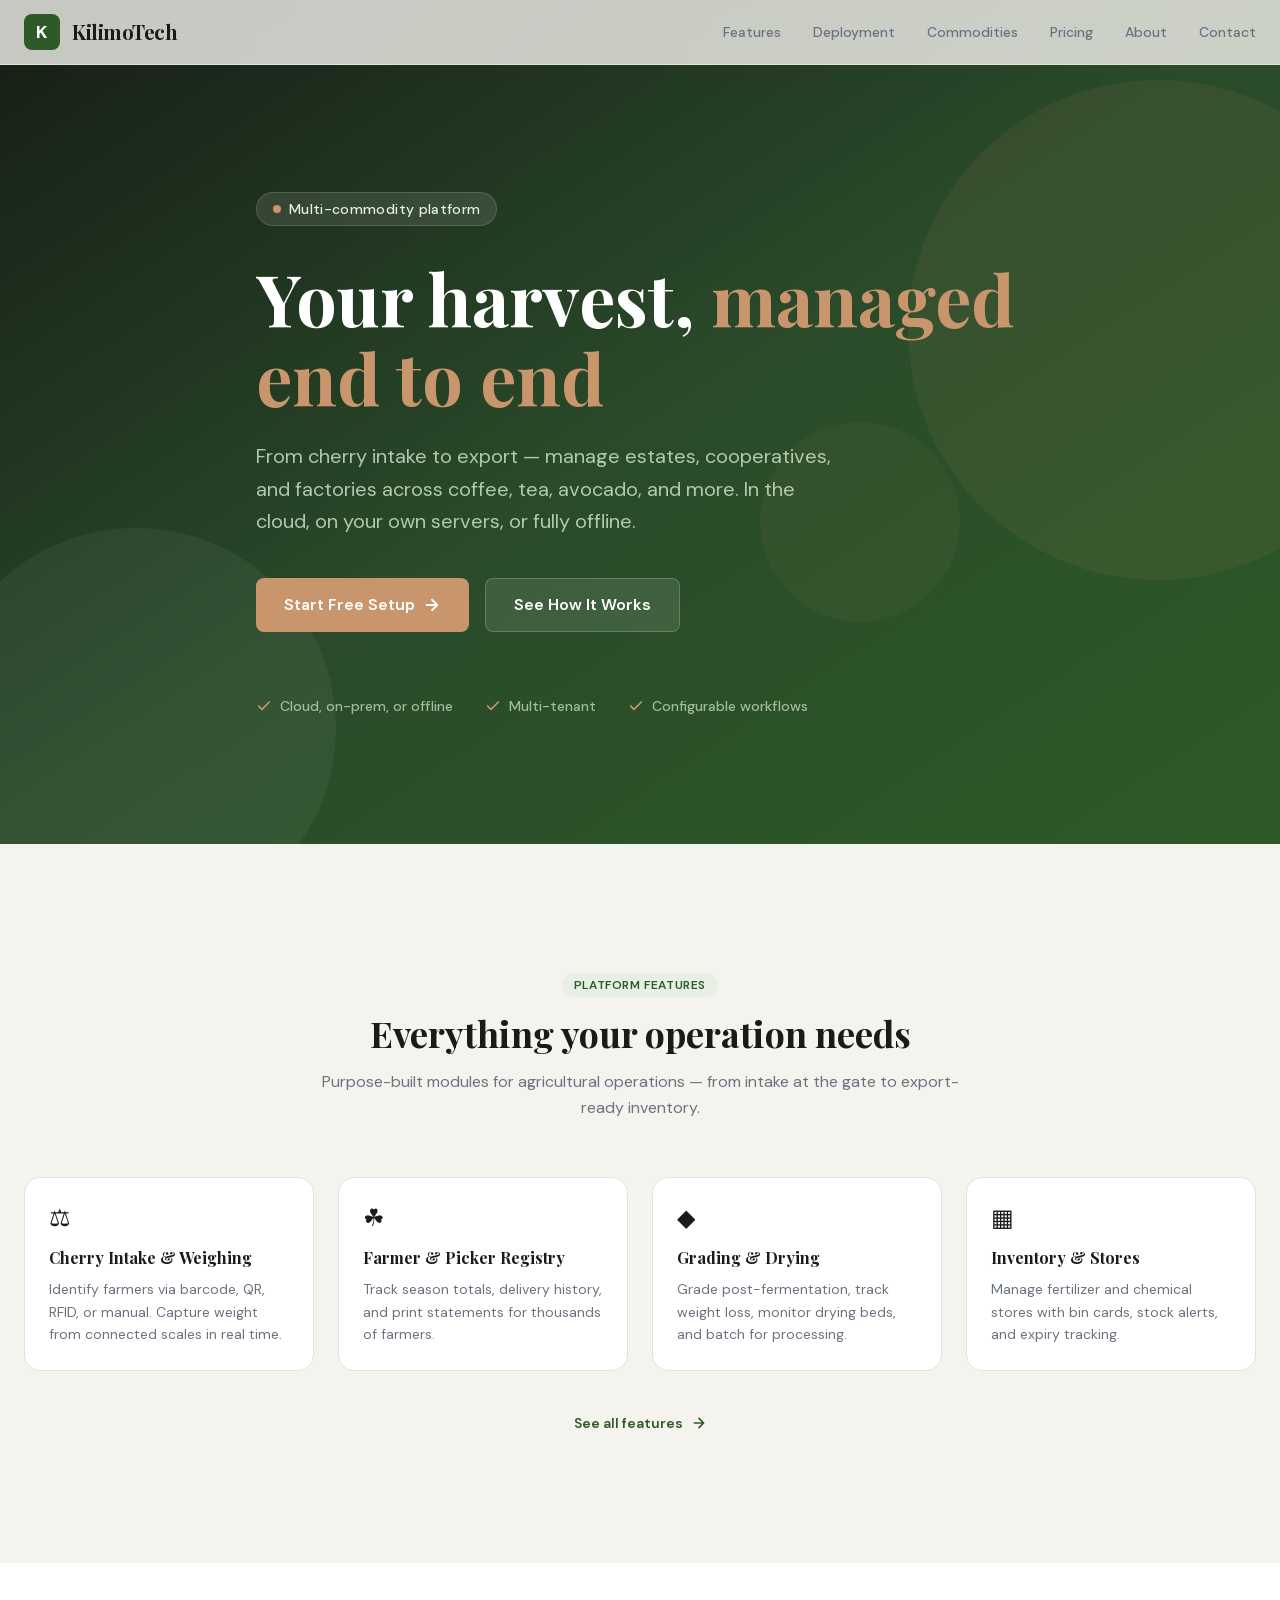
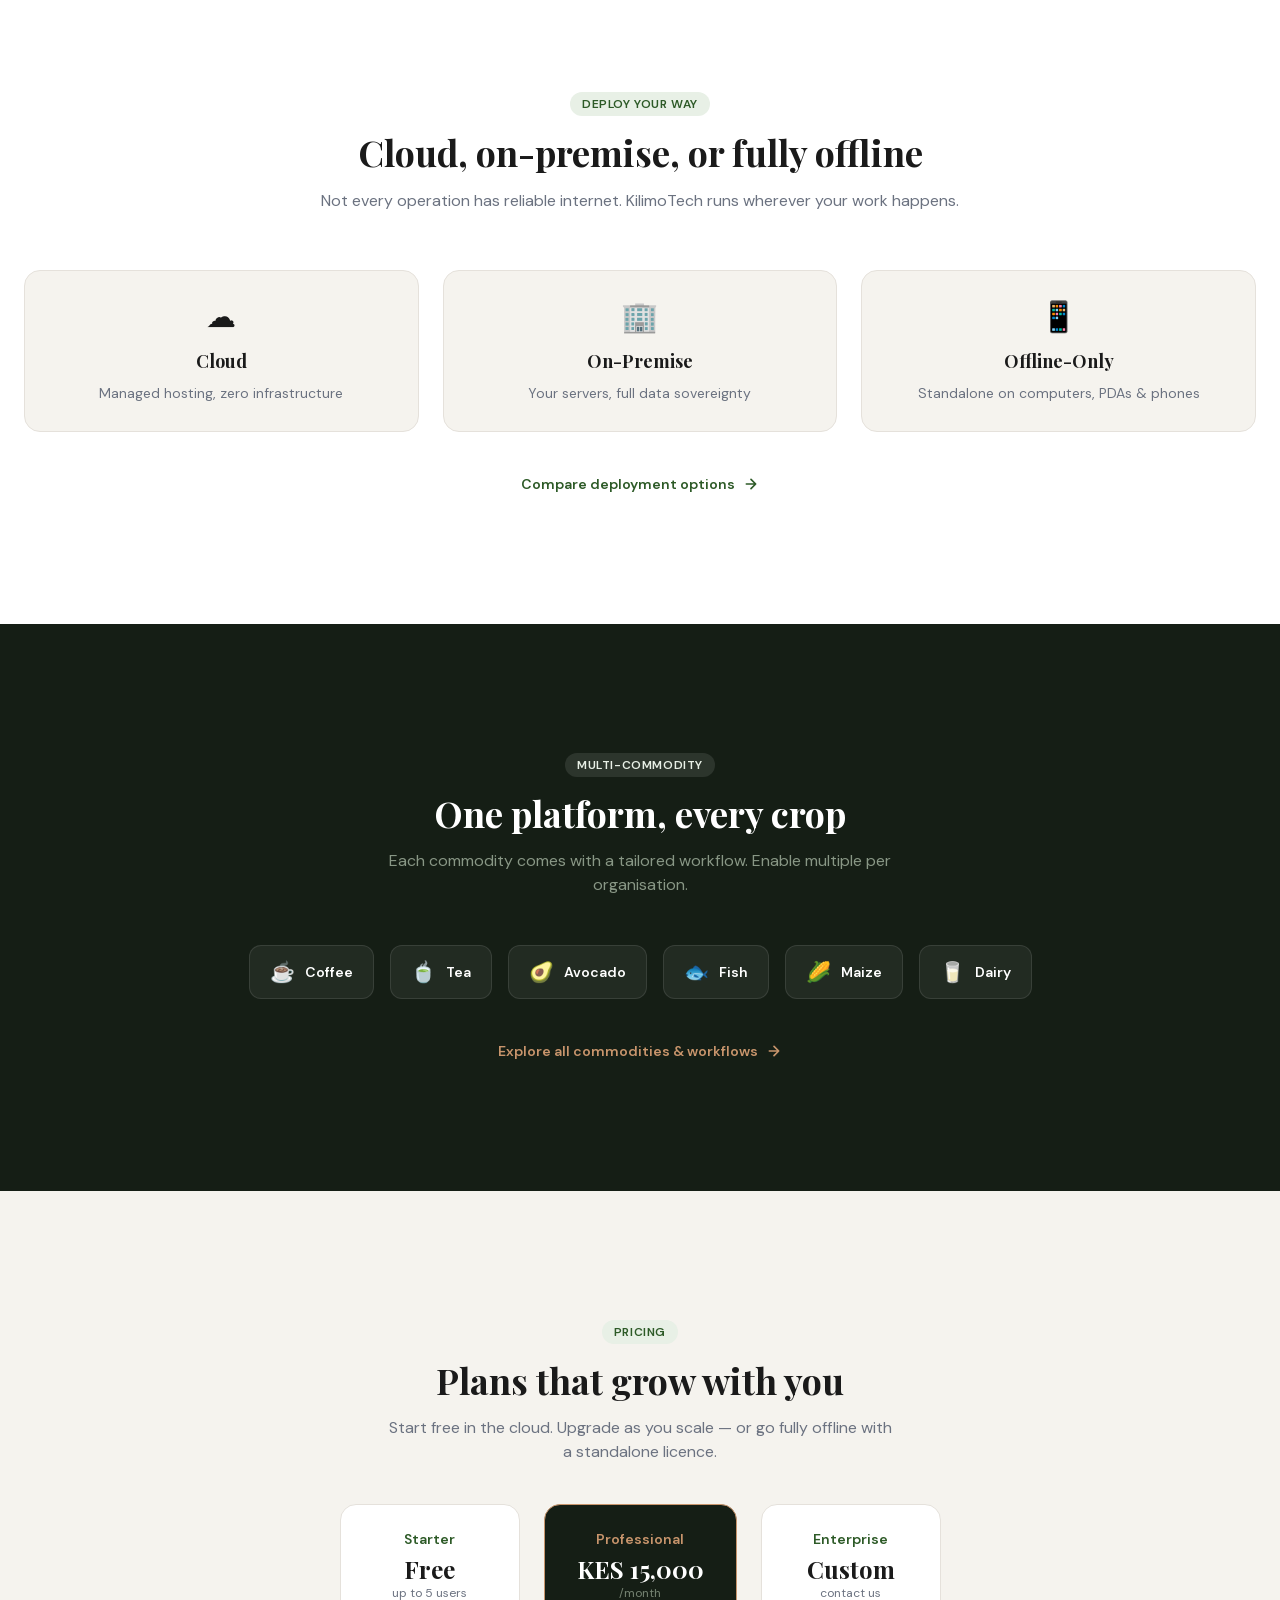
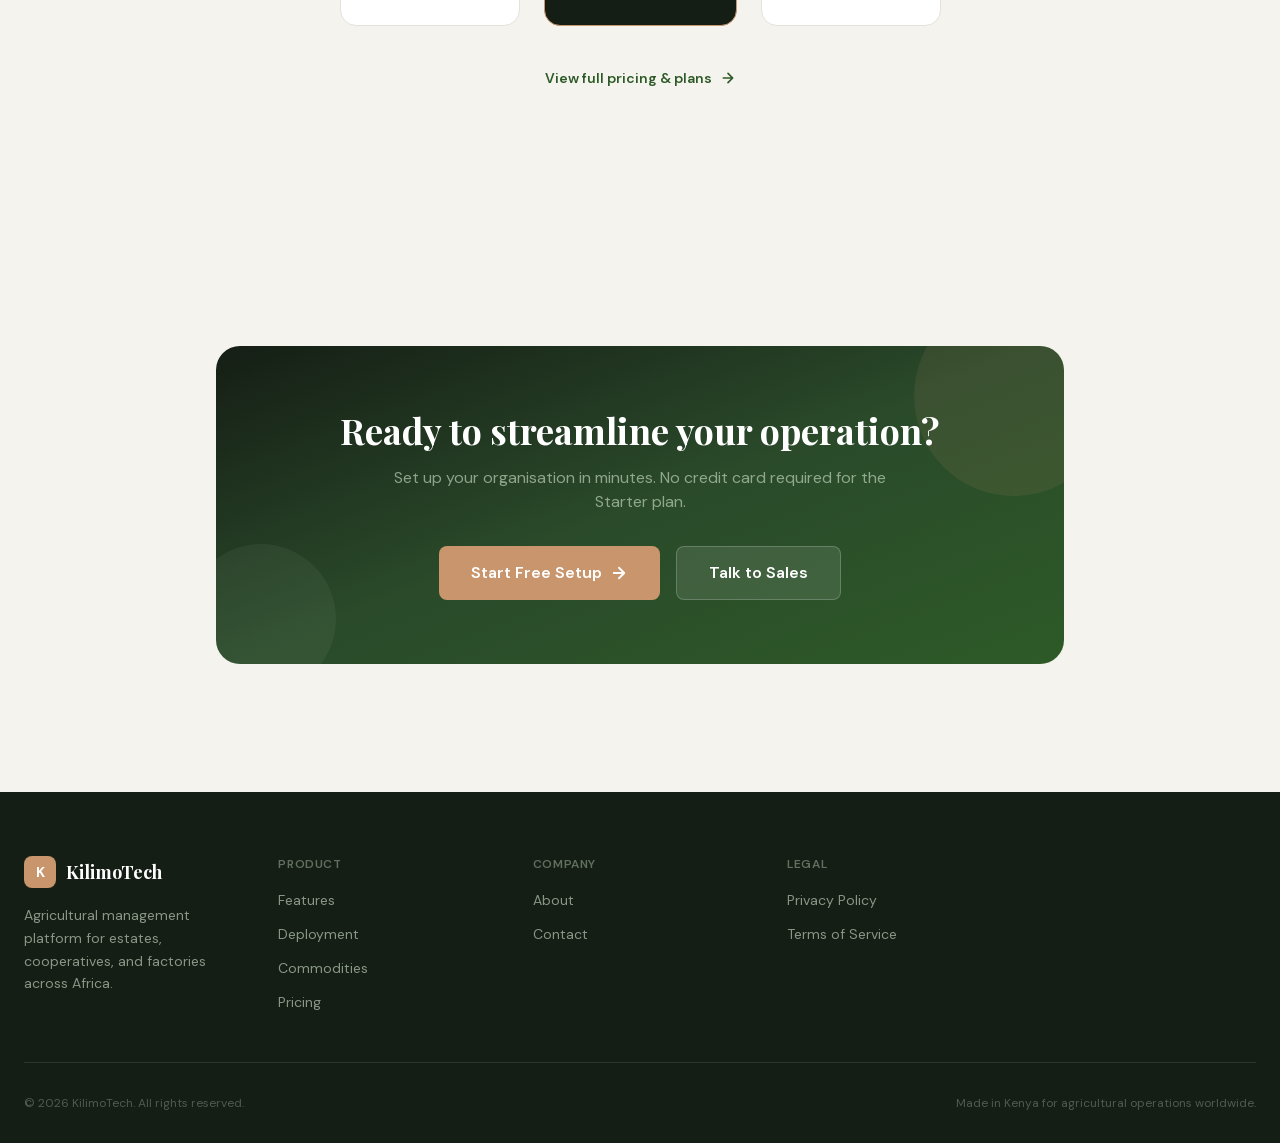
==== commit 253a65e0: "Deploy KilimoTech landing site farmingTek/farmingtek-monorepo@9c368481d306bb2e9b708ac4180f4cc3f37bf9" ====
--- a/index.html
+++ b/index.html
@@ -1 +1 @@
-<!DOCTYPE html><!--7h_ioHB_KL1E27XKYRp5A--><html lang="en" class="dm_sans_40b93add-module__kJBK_q__variable playfair_display_d75971fc-module__qn-apa__variable dm_mono_9de2b2a0-module__hRvWSG__variable"><head><meta charSet="utf-8"/><meta name="viewport" content="width=device-width, initial-scale=1"/><link rel="preload" href="/_next/static/media/2a65768255d6b625-s.p.d19752fb.woff2" as="font" crossorigin="" type="font/woff2"/><link rel="preload" href="/_next/static/media/36363bfb06833f56-s.p.d8302362.woff2" as="font" crossorigin="" type="font/woff2"/><link rel="preload" href="/_next/static/media/5c285b27cdda1fe8-s.p.a62025f2.woff2" as="font" crossorigin="" type="font/woff2"/><link rel="preload" href="/_next/static/media/a73419dd2ba2d841-s.p.f2813c2a.woff2" as="font" crossorigin="" type="font/woff2"/><link rel="stylesheet" href="/_next/static/chunks/aef63a7b06154bd9.css" data-precedence="next"/><link rel="preload" as="script" fetchPriority="low" href="/_next/static/chunks/79a002ef886ae1bd.js"/><script src="/_next/static/chunks/c44ccb04623bf3a9.js" async=""></script><script src="/_next/static/chunks/7b2394032621606a.js" async=""></script><script src="/_next/static/chunks/1a456bbcc4965f16.js" async=""></script><script src="/_next/static/chunks/turbopack-3ab9022b0ae2297b.js" async=""></script><script src="/_next/static/chunks/181384a02b5fd335.js" async=""></script><script src="/_next/static/chunks/f47e01017f33058d.js" async=""></script><script src="/_next/static/chunks/cf0741e0c4222a45.js" async=""></script><meta name="next-size-adjust" content=""/><title>KilimoTech — Agricultural Management Platform</title><meta name="description" content="Multi-tenant agricultural management platform for coffee, tea, fish, avocado, and more. Manage intake, grading, drying, inventory, and farmer records — online or offline."/><meta name="author" content="Bytronics"/><meta name="keywords" content="agricultural management,farm management software,coffee estate management,tea factory software,crop management,harvest tracking,farmer records,agricultural ERP,cooperative management,offline farm software,Kenya agriculture,East Africa farming"/><meta name="creator" content="Bytronics"/><meta name="publisher" content="Bytronics"/><meta name="robots" content="index, follow"/><meta name="googlebot" content="index, follow, max-video-preview:-1, max-image-preview:large, max-snippet:-1"/><meta property="og:title" content="KilimoTech — Agricultural Management Platform"/><meta property="og:description" content="Manage your entire agricultural operation from intake to export. Multi-commodity, multi-tenant, offline-ready."/><meta property="og:url" content="https://kilimotech.africa"/><meta property="og:site_name" content="KilimoTech"/><meta property="og:locale" content="en_US"/><meta property="og:image:alt" content="KilimoTech — Agricultural Management Platform"/><meta property="og:image:type" content="image/png"/><meta property="og:image" content="https://kilimotech.africa/opengraph-image?3c763e448c522038"/><meta property="og:image:width" content="1200"/><meta property="og:image:height" content="630"/><meta property="og:type" content="website"/><meta name="twitter:card" content="summary_large_image"/><meta name="twitter:title" content="KilimoTech — Agricultural Management Platform"/><meta name="twitter:description" content="Manage your entire agricultural operation from intake to export. Multi-commodity, multi-tenant, offline-ready."/><meta name="twitter:image" content="https://kilimotech.africa/og-image.png"/><link rel="icon" href="/favicon.ico"/><link rel="apple-touch-icon" href="/apple-touch-icon.png"/><script src="/_next/static/chunks/a6dad97d9634a72d.js" noModule=""></script></head><body class="font-sans antialiased text-text bg-cream"><div hidden=""><!--$--><!--/$--></div><script type="application/ld+json">{"@context":"https://schema.org","@type":"Organization","name":"KilimoTech","url":"https://kilimotech.africa","description":"Multi-tenant agricultural management platform for coffee, tea, fish, avocado, and more.","founder":{"@type":"Organization","name":"Bytronics"},"areaServed":"Africa","knowsAbout":["Agricultural Management","Coffee Estate Management","Farm Software","Cooperative Management"]}</script><script type="application/ld+json">{"@context":"https://schema.org","@type":"WebSite","name":"KilimoTech","url":"https://kilimotech.africa","description":"Agricultural management platform for estates, cooperatives, and factories."}</script><header class="fixed top-0 left-0 right-0 z-50 bg-cream/80 backdrop-blur-lg border-b border-border"><div class="max-w-7xl mx-auto px-6 h-16 flex items-center justify-between"><a class="flex items-center gap-3" href="/"><div class="w-9 h-9 rounded-lg bg-primary flex items-center justify-center"><span class="text-white font-bold text-lg">K</span></div><span class="font-display text-xl font-bold text-text tracking-tight">KilimoTech</span></a><nav class="hidden md:flex items-center gap-8"><a class="text-sm font-medium transition-colors text-muted hover:text-primary" href="/features">Features</a><a class="text-sm font-medium transition-colors text-muted hover:text-primary" href="/deployment">Deployment</a><a class="text-sm font-medium transition-colors text-muted hover:text-primary" href="/commodities">Commodities</a><a class="text-sm font-medium transition-colors text-muted hover:text-primary" href="/pricing">Pricing</a><a class="text-sm font-medium transition-colors text-muted hover:text-primary" href="/about">About</a><a class="text-sm font-medium transition-colors text-muted hover:text-primary" href="/contact">Contact</a></nav><div class="hidden md:flex items-center gap-3"><a class="text-sm font-semibold text-primary hover:text-primary/80 transition-colors" href="/login">Sign in</a><a class="text-sm font-semibold px-5 py-2.5 rounded-lg bg-primary text-white hover:bg-primary/90 transition-colors" href="/setup">Get Started</a></div><button class="md:hidden p-2 text-text" aria-label="Toggle menu"><svg width="24" height="24" viewBox="0 0 24 24" fill="none" stroke="currentColor" stroke-width="2" stroke-linecap="round"><line x1="3" y1="8" x2="21" y2="8"></line><line x1="3" y1="16" x2="21" y2="16"></line></svg></button></div></header><main><script type="application/ld+json">{"@context":"https://schema.org","@type":"SoftwareApplication","name":"KilimoTech","applicationCategory":"BusinessApplication","operatingSystem":"Web, PWA, Windows, Android, iOS","description":"Multi-tenant agricultural management platform. Deploy in the cloud, on-premise, or fully offline.","offers":{"@type":"AggregateOffer","lowPrice":"0","highPrice":"15000","priceCurrency":"KES","offerCount":"3"},"featureList":["Cherry Intake & Weighing","Farmer & Picker Registry","Grading & Batching","Drying Operations","Inventory Management","Cloud Deployment","On-Premise Deployment","Standalone Offline App","Multi-Tenant","Multi-Commodity"]}</script><section class="relative min-h-[90vh] flex items-center overflow-hidden pt-16"><div class="absolute inset-0 bg-gradient-to-br from-forest via-forest-light to-primary"></div><div class="absolute top-20 right-[-10%] w-[500px] h-[500px] rounded-full bg-accent/8"></div><div class="absolute bottom-[-10%] left-[-5%] w-[400px] h-[400px] rounded-full bg-primary-light/5"></div><div class="absolute top-1/2 right-1/4 w-[200px] h-[200px] rounded-full bg-accent/5"></div><div class="absolute inset-0 opacity-[0.03]" style="background-image:linear-gradient(rgba(255,255,255,0.1) 1px, transparent 1px), linear-gradient(90deg, rgba(255,255,255,0.1) 1px, transparent 1px);background-size:60px 60px"></div><div class="relative max-w-7xl mx-auto px-6 py-24 md:py-32"><div class="max-w-3xl"><div class="inline-flex items-center gap-2 px-4 py-1.5 rounded-full bg-white/10 border border-white/15 mb-8"><span class="w-2 h-2 rounded-full bg-accent animate-pulse"></span><span class="text-sm font-medium text-primary-light tracking-wide">Multi-commodity platform</span></div><h1 class="font-display text-5xl md:text-6xl lg:text-7xl font-bold text-white leading-[1.1] mb-6">Your harvest,<!-- --> <span class="text-accent">managed end to end</span></h1><p class="text-lg md:text-xl text-primary-lighter/80 max-w-xl mb-10 leading-relaxed">From cherry intake to export — manage estates, cooperatives, and factories across coffee, tea, avocado, and more. In the cloud, on your own servers, or fully offline.</p><div class="flex flex-wrap gap-4"><a class="inline-flex items-center gap-2 px-7 py-3.5 rounded-lg bg-accent text-white font-semibold text-base hover:bg-accent/90 transition-colors" href="/setup">Start Free Setup<svg width="18" height="18" viewBox="0 0 24 24" fill="none" stroke="currentColor" stroke-width="2.5" stroke-linecap="round" stroke-linejoin="round"><path d="M5 12h14M12 5l7 7-7 7"></path></svg></a><a class="inline-flex items-center gap-2 px-7 py-3.5 rounded-lg bg-white/10 border border-white/20 text-white font-semibold text-base hover:bg-white/15 transition-colors" href="#features">See How It Works</a></div><div class="mt-16 flex flex-wrap items-center gap-x-8 gap-y-3"><div class="flex items-center gap-2"><svg width="16" height="16" viewBox="0 0 24 24" fill="none" class="text-accent"><path d="M20 6L9 17l-5-5" stroke="currentColor" stroke-width="2.5" stroke-linecap="round" stroke-linejoin="round"></path></svg><span class="text-sm text-primary-lighter/70 font-medium">Cloud, on-prem, or offline</span></div><div class="flex items-center gap-2"><svg width="16" height="16" viewBox="0 0 24 24" fill="none" class="text-accent"><path d="M20 6L9 17l-5-5" stroke="currentColor" stroke-width="2.5" stroke-linecap="round" stroke-linejoin="round"></path></svg><span class="text-sm text-primary-lighter/70 font-medium">Multi-tenant</span></div><div class="flex items-center gap-2"><svg width="16" height="16" viewBox="0 0 24 24" fill="none" class="text-accent"><path d="M20 6L9 17l-5-5" stroke="currentColor" stroke-width="2.5" stroke-linecap="round" stroke-linejoin="round"></path></svg><span class="text-sm text-primary-lighter/70 font-medium">Configurable workflows</span></div></div></div></div></section><section class="py-24 md:py-32 bg-cream"><div class="max-w-7xl mx-auto px-6"><div class="text-center max-w-2xl mx-auto mb-14"><div class="inline-flex items-center px-3 py-1 rounded-full bg-primary-light text-primary text-xs font-semibold tracking-wider uppercase mb-4">Platform Features</div><h2 class="font-display text-3xl md:text-4xl font-bold text-text mb-4">Everything your operation needs</h2><p class="text-muted text-base leading-relaxed">Purpose-built modules for agricultural operations — from intake at the gate to export-ready inventory.</p></div><div class="grid md:grid-cols-2 lg:grid-cols-4 gap-6 mb-10"><div class="p-6 rounded-2xl bg-white border border-border hover:border-primary/20 hover:shadow-lg hover:shadow-primary/5 transition-all"><span class="text-2xl mb-3 block">⚖</span><h3 class="font-display text-base font-bold text-text mb-2">Cherry Intake &amp; Weighing</h3><p class="text-sm text-muted leading-relaxed">Identify farmers via barcode, QR, RFID, or manual. Capture weight from connected scales in real time.</p></div><div class="p-6 rounded-2xl bg-white border border-border hover:border-primary/20 hover:shadow-lg hover:shadow-primary/5 transition-all"><span class="text-2xl mb-3 block">☘</span><h3 class="font-display text-base font-bold text-text mb-2">Farmer &amp; Picker Registry</h3><p class="text-sm text-muted leading-relaxed">Track season totals, delivery history, and print statements for thousands of farmers.</p></div><div class="p-6 rounded-2xl bg-white border border-border hover:border-primary/20 hover:shadow-lg hover:shadow-primary/5 transition-all"><span class="text-2xl mb-3 block">◆</span><h3 class="font-display text-base font-bold text-text mb-2">Grading &amp; Drying</h3><p class="text-sm text-muted leading-relaxed">Grade post-fermentation, track weight loss, monitor drying beds, and batch for processing.</p></div><div class="p-6 rounded-2xl bg-white border border-border hover:border-primary/20 hover:shadow-lg hover:shadow-primary/5 transition-all"><span class="text-2xl mb-3 block">▦</span><h3 class="font-display text-base font-bold text-text mb-2">Inventory &amp; Stores</h3><p class="text-sm text-muted leading-relaxed">Manage fertilizer and chemical stores with bin cards, stock alerts, and expiry tracking.</p></div></div><div class="text-center"><a class="inline-flex items-center gap-2 text-sm font-semibold text-primary hover:text-primary/80 transition-colors" href="/features">See all features<svg width="16" height="16" viewBox="0 0 24 24" fill="none" stroke="currentColor" stroke-width="2.5" stroke-linecap="round" stroke-linejoin="round"><path d="M5 12h14M12 5l7 7-7 7"></path></svg></a></div></div></section><section class="py-24 md:py-32 bg-white"><div class="max-w-7xl mx-auto px-6"><div class="text-center max-w-2xl mx-auto mb-14"><div class="inline-flex items-center px-3 py-1 rounded-full bg-primary-light text-primary text-xs font-semibold tracking-wider uppercase mb-4">Deploy Your Way</div><h2 class="font-display text-3xl md:text-4xl font-bold text-text mb-4">Cloud, on-premise, or fully offline</h2><p class="text-muted text-base leading-relaxed">Not every operation has reliable internet. KilimoTech runs wherever your work happens.</p></div><div class="grid md:grid-cols-3 gap-6 mb-10"><div class="p-7 rounded-2xl bg-cream border border-border text-center"><span class="text-3xl mb-3 block">☁</span><h3 class="font-display text-lg font-bold text-text mb-2">Cloud</h3><p class="text-sm text-muted">Managed hosting, zero infrastructure</p></div><div class="p-7 rounded-2xl bg-cream border border-border text-center"><span class="text-3xl mb-3 block">🏢</span><h3 class="font-display text-lg font-bold text-text mb-2">On-Premise</h3><p class="text-sm text-muted">Your servers, full data sovereignty</p></div><div class="p-7 rounded-2xl bg-cream border border-border text-center"><span class="text-3xl mb-3 block">📱</span><h3 class="font-display text-lg font-bold text-text mb-2">Offline-Only</h3><p class="text-sm text-muted">Standalone on computers, PDAs &amp; phones</p></div></div><div class="text-center"><a class="inline-flex items-center gap-2 text-sm font-semibold text-primary hover:text-primary/80 transition-colors" href="/deployment">Compare deployment options<svg width="16" height="16" viewBox="0 0 24 24" fill="none" stroke="currentColor" stroke-width="2.5" stroke-linecap="round" stroke-linejoin="round"><path d="M5 12h14M12 5l7 7-7 7"></path></svg></a></div></div></section><section class="py-24 md:py-32 bg-forest"><div class="max-w-7xl mx-auto px-6 text-center"><div class="inline-flex items-center px-3 py-1 rounded-full bg-white/10 text-primary-light text-xs font-semibold tracking-wider uppercase mb-4">Multi-Commodity</div><h2 class="font-display text-3xl md:text-4xl font-bold text-white mb-4">One platform, every crop</h2><p class="text-primary-lighter/60 text-base mb-12 max-w-lg mx-auto">Each commodity comes with a tailored workflow. Enable multiple per organisation.</p><div class="flex flex-wrap justify-center gap-4 mb-10"><div class="flex items-center gap-2.5 px-5 py-3 rounded-xl bg-white/[0.06] border border-white/10"><span class="text-xl">☕</span><span class="text-sm font-semibold text-white">Coffee</span></div><div class="flex items-center gap-2.5 px-5 py-3 rounded-xl bg-white/[0.06] border border-white/10"><span class="text-xl">🍵</span><span class="text-sm font-semibold text-white">Tea</span></div><div class="flex items-center gap-2.5 px-5 py-3 rounded-xl bg-white/[0.06] border border-white/10"><span class="text-xl">🥑</span><span class="text-sm font-semibold text-white">Avocado</span></div><div class="flex items-center gap-2.5 px-5 py-3 rounded-xl bg-white/[0.06] border border-white/10"><span class="text-xl">🐟</span><span class="text-sm font-semibold text-white">Fish</span></div><div class="flex items-center gap-2.5 px-5 py-3 rounded-xl bg-white/[0.06] border border-white/10"><span class="text-xl">🌽</span><span class="text-sm font-semibold text-white">Maize</span></div><div class="flex items-center gap-2.5 px-5 py-3 rounded-xl bg-white/[0.06] border border-white/10"><span class="text-xl">🥛</span><span class="text-sm font-semibold text-white">Dairy</span></div></div><a class="inline-flex items-center gap-2 text-sm font-semibold text-accent hover:text-accent/80 transition-colors" href="/commodities">Explore all commodities &amp; workflows<svg width="16" height="16" viewBox="0 0 24 24" fill="none" stroke="currentColor" stroke-width="2.5" stroke-linecap="round" stroke-linejoin="round"><path d="M5 12h14M12 5l7 7-7 7"></path></svg></a></div></section><section class="py-24 md:py-32 bg-cream"><div class="max-w-7xl mx-auto px-6 text-center"><div class="inline-flex items-center px-3 py-1 rounded-full bg-primary-light text-primary text-xs font-semibold tracking-wider uppercase mb-4">Pricing</div><h2 class="font-display text-3xl md:text-4xl font-bold text-text mb-4">Plans that grow with you</h2><p class="text-muted text-base mb-10 max-w-lg mx-auto">Start free in the cloud. Upgrade as you scale — or go fully offline with a standalone licence.</p><div class="flex flex-wrap justify-center gap-6 mb-10"><div class="px-8 py-6 rounded-2xl border text-center min-w-[180px] bg-white border-border"><div class="text-sm font-semibold mb-1 text-primary">Starter</div><div class="font-display text-2xl font-bold text-text">Free</div><div class="text-xs text-muted">up to 5 users</div></div><div class="px-8 py-6 rounded-2xl border text-center min-w-[180px] bg-forest text-white border-accent"><div class="text-sm font-semibold mb-1 text-accent">Professional</div><div class="font-display text-2xl font-bold text-white">KES 15,000</div><div class="text-xs text-primary-lighter/50">/month</div></div><div class="px-8 py-6 rounded-2xl border text-center min-w-[180px] bg-white border-border"><div class="text-sm font-semibold mb-1 text-primary">Enterprise</div><div class="font-display text-2xl font-bold text-text">Custom</div><div class="text-xs text-muted">contact us</div></div></div><a class="inline-flex items-center gap-2 text-sm font-semibold text-primary hover:text-primary/80 transition-colors" href="/pricing">View full pricing &amp; plans<svg width="16" height="16" viewBox="0 0 24 24" fill="none" stroke="currentColor" stroke-width="2.5" stroke-linecap="round" stroke-linejoin="round"><path d="M5 12h14M12 5l7 7-7 7"></path></svg></a></div></section><section class="py-24 md:py-32 bg-cream"><div class="max-w-4xl mx-auto px-6 text-center"><div class="p-12 md:p-16 rounded-3xl bg-gradient-to-br from-forest via-forest-light to-primary relative overflow-hidden"><div class="absolute top-[-50px] right-[-50px] w-[200px] h-[200px] rounded-full bg-accent/10"></div><div class="absolute bottom-[-30px] left-[-30px] w-[150px] h-[150px] rounded-full bg-primary-light/5"></div><div class="relative"><h2 class="font-display text-3xl md:text-4xl font-bold text-white mb-4">Ready to streamline your operation?</h2><p class="text-primary-lighter/60 text-base mb-8 max-w-lg mx-auto">Set up your organisation in minutes. No credit card required for the Starter plan.</p><div class="flex flex-wrap justify-center gap-4"><a class="inline-flex items-center gap-2 px-8 py-3.5 rounded-lg bg-accent text-white font-semibold hover:bg-accent/90 transition-colors" href="/setup">Start Free Setup<svg width="18" height="18" viewBox="0 0 24 24" fill="none" stroke="currentColor" stroke-width="2.5" stroke-linecap="round" stroke-linejoin="round"><path d="M5 12h14M12 5l7 7-7 7"></path></svg></a><a class="inline-flex items-center gap-2 px-8 py-3.5 rounded-lg bg-white/10 border border-white/20 text-white font-semibold hover:bg-white/15 transition-colors" href="mailto:hello@kilimotech.africa">Talk to Sales</a></div></div></div></div></section><!--$--><!--/$--></main><footer class="bg-forest text-primary-lighter/60 pt-16 pb-8"><div class="max-w-7xl mx-auto px-6"><div class="grid grid-cols-2 md:grid-cols-5 gap-10 mb-12"><div class="col-span-2 md:col-span-1"><a class="flex items-center gap-2.5 mb-4" href="/"><div class="w-8 h-8 rounded-lg bg-accent flex items-center justify-center"><span class="text-white font-bold text-sm">K</span></div><span class="font-display text-lg font-bold text-white">KilimoTech</span></a><p class="text-sm leading-relaxed mb-4">Agricultural management platform for estates, cooperatives, and factories across Africa.</p></div><div><h4 class="text-xs font-semibold text-primary-lighter/40 tracking-wider uppercase mb-4">Product</h4><ul class="space-y-2.5"><li><a class="text-sm hover:text-white transition-colors" href="/features">Features</a></li><li><a class="text-sm hover:text-white transition-colors" href="/deployment">Deployment</a></li><li><a class="text-sm hover:text-white transition-colors" href="/commodities">Commodities</a></li><li><a class="text-sm hover:text-white transition-colors" href="/pricing">Pricing</a></li></ul></div><div><h4 class="text-xs font-semibold text-primary-lighter/40 tracking-wider uppercase mb-4">Company</h4><ul class="space-y-2.5"><li><a class="text-sm hover:text-white transition-colors" href="/about">About</a></li><li><a class="text-sm hover:text-white transition-colors" href="/contact">Contact</a></li></ul></div><div><h4 class="text-xs font-semibold text-primary-lighter/40 tracking-wider uppercase mb-4">Legal</h4><ul class="space-y-2.5"><li><a class="text-sm hover:text-white transition-colors" href="/privacy">Privacy Policy</a></li><li><a class="text-sm hover:text-white transition-colors" href="/terms">Terms of Service</a></li></ul></div></div><div class="border-t border-white/10 pt-8 flex flex-col md:flex-row justify-between items-center gap-4"><p class="text-xs text-primary-lighter/30">© <!-- -->2026<!-- --> KilimoTech by Bytronics. All rights reserved.</p><p class="text-xs text-primary-lighter/30">Made in Kenya for agricultural operations worldwide.</p></div></div></footer><script src="/_next/static/chunks/79a002ef886ae1bd.js" id="_R_" async=""></script><script>(self.__next_f=self.__next_f||[]).push([0])</script><script>self.__next_f.push([1,"1:\"$Sreact.fragment\"\n2:I[46676,[\"/_next/static/chunks/181384a02b5fd335.js\"],\"Header\"]\n3:I[13205,[\"/_next/static/chunks/f47e01017f33058d.js\",\"/_next/static/chunks/cf0741e0c4222a45.js\"],\"default\"]\n4:I[16106,[\"/_next/static/chunks/f47e01017f33058d.js\",\"/_next/static/chunks/cf0741e0c4222a45.js\"],\"default\"]\n5:I[79376,[\"/_next/static/chunks/181384a02b5fd335.js\"],\"\"]\nd:I[86153,[],\"default\"]\n:HL[\"/_next/static/chunks/aef63a7b06154bd9.css\",\"style\"]\n:HL[\"/_next/static/media/2a65768255d6b625-s.p.d19752fb.woff2\",\"font\",{\"crossOrigin\":\"\",\"type\":\"font/woff2\"}]\n:HL[\"/_next/static/media/36363bfb06833f56-s.p.d8302362.woff2\",\"font\",{\"crossOrigin\":\"\",\"type\":\"font/woff2\"}]\n:HL[\"/_next/static/media/5c285b27cdda1fe8-s.p.a62025f2.woff2\",\"font\",{\"crossOrigin\":\"\",\"type\":\"font/woff2\"}]\n:HL[\"/_next/static/media/a73419dd2ba2d841-s.p.f2813c2a.woff2\",\"font\",{\"crossOrigin\":\"\",\"type\":\"font/woff2\"}]\n"])</script><script>self.__next_f.push([1,"0:{\"P\":null,\"b\":\"7h_ioHB_KL1E27XKYRp5A\",\"c\":[\"\",\"\"],\"q\":\"\",\"i\":false,\"f\":[[[\"\",{\"children\":[\"__PAGE__\",{}]},\"$undefined\",\"$undefined\",true],[[\"$\",\"$1\",\"c\",{\"children\":[[[\"$\",\"link\",\"0\",{\"rel\":\"stylesheet\",\"href\":\"/_next/static/chunks/aef63a7b06154bd9.css\",\"precedence\":\"next\",\"crossOrigin\":\"$undefined\",\"nonce\":\"$undefined\"}],[\"$\",\"script\",\"script-0\",{\"src\":\"/_next/static/chunks/181384a02b5fd335.js\",\"async\":true,\"nonce\":\"$undefined\"}]],[\"$\",\"html\",null,{\"lang\":\"en\",\"className\":\"dm_sans_40b93add-module__kJBK_q__variable playfair_display_d75971fc-module__qn-apa__variable dm_mono_9de2b2a0-module__hRvWSG__variable\",\"children\":[\"$\",\"body\",null,{\"className\":\"font-sans antialiased text-text bg-cream\",\"children\":[[\"$\",\"script\",null,{\"type\":\"application/ld+json\",\"dangerouslySetInnerHTML\":{\"__html\":\"{\\\"@context\\\":\\\"https://schema.org\\\",\\\"@type\\\":\\\"Organization\\\",\\\"name\\\":\\\"KilimoTech\\\",\\\"url\\\":\\\"https://kilimotech.africa\\\",\\\"description\\\":\\\"Multi-tenant agricultural management platform for coffee, tea, fish, avocado, and more.\\\",\\\"founder\\\":{\\\"@type\\\":\\\"Organization\\\",\\\"name\\\":\\\"Bytronics\\\"},\\\"areaServed\\\":\\\"Africa\\\",\\\"knowsAbout\\\":[\\\"Agricultural Management\\\",\\\"Coffee Estate Management\\\",\\\"Farm Software\\\",\\\"Cooperative Management\\\"]}\"}}],[\"$\",\"script\",null,{\"type\":\"application/ld+json\",\"dangerouslySetInnerHTML\":{\"__html\":\"{\\\"@context\\\":\\\"https://schema.org\\\",\\\"@type\\\":\\\"WebSite\\\",\\\"name\\\":\\\"KilimoTech\\\",\\\"url\\\":\\\"https://kilimotech.africa\\\",\\\"description\\\":\\\"Agricultural management platform for estates, cooperatives, and factories.\\\"}\"}}],[\"$\",\"$L2\",null,{}],[\"$\",\"main\",null,{\"children\":[\"$\",\"$L3\",null,{\"parallelRouterKey\":\"children\",\"error\":\"$undefined\",\"errorStyles\":\"$undefined\",\"errorScripts\":\"$undefined\",\"template\":[\"$\",\"$L4\",null,{}],\"templateStyles\":\"$undefined\",\"templateScripts\":\"$undefined\",\"notFound\":[[[\"$\",\"title\",null,{\"children\":\"404: This page could not be found.\"}],[\"$\",\"div\",null,{\"style\":{\"fontFamily\":\"system-ui,\\\"Segoe UI\\\",Roboto,Helvetica,Arial,sans-serif,\\\"Apple Color Emoji\\\",\\\"Segoe UI Emoji\\\"\",\"height\":\"100vh\",\"textAlign\":\"center\",\"display\":\"flex\",\"flexDirection\":\"column\",\"alignItems\":\"center\",\"justifyContent\":\"center\"},\"children\":[\"$\",\"div\",null,{\"children\":[[\"$\",\"style\",null,{\"dangerouslySetInnerHTML\":{\"__html\":\"body{color:#000;background:#fff;margin:0}.next-error-h1{border-right:1px solid rgba(0,0,0,.3)}@media (prefers-color-scheme:dark){body{color:#fff;background:#000}.next-error-h1{border-right:1px solid rgba(255,255,255,.3)}}\"}}],[\"$\",\"h1\",null,{\"className\":\"next-error-h1\",\"style\":{\"display\":\"inline-block\",\"margin\":\"0 20px 0 0\",\"padding\":\"0 23px 0 0\",\"fontSize\":24,\"fontWeight\":500,\"verticalAlign\":\"top\",\"lineHeight\":\"49px\"},\"children\":404}],[\"$\",\"div\",null,{\"style\":{\"display\":\"inline-block\"},\"children\":[\"$\",\"h2\",null,{\"style\":{\"fontSize\":14,\"fontWeight\":400,\"lineHeight\":\"49px\",\"margin\":0},\"children\":\"This page could not be found.\"}]}]]}]}]],[]],\"forbidden\":\"$undefined\",\"unauthorized\":\"$undefined\"}]}],[\"$\",\"footer\",null,{\"className\":\"bg-forest text-primary-lighter/60 pt-16 pb-8\",\"children\":[\"$\",\"div\",null,{\"className\":\"max-w-7xl mx-auto px-6\",\"children\":[[\"$\",\"div\",null,{\"className\":\"grid grid-cols-2 md:grid-cols-5 gap-10 mb-12\",\"children\":[[\"$\",\"div\",null,{\"className\":\"col-span-2 md:col-span-1\",\"children\":[[\"$\",\"$L5\",null,{\"href\":\"/\",\"className\":\"flex items-center gap-2.5 mb-4\",\"children\":[[\"$\",\"div\",null,{\"className\":\"w-8 h-8 rounded-lg bg-accent flex items-center justify-center\",\"children\":[\"$\",\"span\",null,{\"className\":\"text-white font-bold text-sm\",\"children\":\"K\"}]}],[\"$\",\"span\",null,{\"className\":\"font-display text-lg font-bold text-white\",\"children\":\"KilimoTech\"}]]}],[\"$\",\"p\",null,{\"className\":\"text-sm leading-relaxed mb-4\",\"children\":\"Agricultural management platform for estates, cooperatives, and factories across Africa.\"}]]}],[[\"$\",\"div\",\"Product\",{\"children\":[[\"$\",\"h4\",null,{\"className\":\"text-xs font-semibold text-primary-lighter/40 tracking-wider uppercase mb-4\",\"children\":\"Product\"}],[\"$\",\"ul\",null,{\"className\":\"space-y-2.5\",\"children\":[[\"$\",\"li\",\"Features\",{\"children\":[\"$\",\"$L5\",null,{\"href\":\"/features\",\"className\":\"text-sm hover:text-white transition-colors\",\"children\":\"Features\"}]}],[\"$\",\"li\",\"Deployment\",{\"children\":[\"$\",\"$L5\",null,{\"href\":\"/deployment\",\"className\":\"text-sm hover:text-white transition-colors\",\"children\":\"Deployment\"}]}],[\"$\",\"li\",\"Commodities\",{\"children\":\"$L6\"}],\"$L7\"]}]]}],\"$L8\",\"$L9\"]]}],\"$La\"]}]}]]}]}]]}],{\"children\":[\"$Lb\",{},null,false,false]},null,false,false],\"$Lc\",false]],\"m\":\"$undefined\",\"G\":[\"$d\",[]],\"S\":true}\n"])</script><script>self.__next_f.push([1,"16:I[77631,[\"/_next/static/chunks/f47e01017f33058d.js\",\"/_next/static/chunks/cf0741e0c4222a45.js\"],\"ViewportBoundary\"]\n18:I[77631,[\"/_next/static/chunks/f47e01017f33058d.js\",\"/_next/static/chunks/cf0741e0c4222a45.js\"],\"MetadataBoundary\"]\n19:\"$Sreact.suspense\"\n6:[\"$\",\"$L5\",null,{\"href\":\"/commodities\",\"className\":\"text-sm hover:text-white transition-colors\",\"children\":\"Commodities\"}]\n7:[\"$\",\"li\",\"Pricing\",{\"children\":[\"$\",\"$L5\",null,{\"href\":\"/pricing\",\"className\":\"text-sm hover:text-white transition-colors\",\"children\":\"Pricing\"}]}]\n8:[\"$\",\"div\",\"Company\",{\"children\":[[\"$\",\"h4\",null,{\"className\":\"text-xs font-semibold text-primary-lighter/40 tracking-wider uppercase mb-4\",\"children\":\"Company\"}],[\"$\",\"ul\",null,{\"className\":\"space-y-2.5\",\"children\":[[\"$\",\"li\",\"About\",{\"children\":[\"$\",\"$L5\",null,{\"href\":\"/about\",\"className\":\"text-sm hover:text-white transition-colors\",\"children\":\"About\"}]}],[\"$\",\"li\",\"Contact\",{\"children\":[\"$\",\"$L5\",null,{\"href\":\"/contact\",\"className\":\"text-sm hover:text-white transition-colors\",\"children\":\"Contact\"}]}]]}]]}]\n9:[\"$\",\"div\",\"Legal\",{\"children\":[[\"$\",\"h4\",null,{\"className\":\"text-xs font-semibold text-primary-lighter/40 tracking-wider uppercase mb-4\",\"children\":\"Legal\"}],[\"$\",\"ul\",null,{\"className\":\"space-y-2.5\",\"children\":[[\"$\",\"li\",\"Privacy Policy\",{\"children\":[\"$\",\"$L5\",null,{\"href\":\"/privacy\",\"className\":\"text-sm hover:text-white transition-colors\",\"children\":\"Privacy Policy\"}]}],[\"$\",\"li\",\"Terms of Service\",{\"children\":[\"$\",\"$L5\",null,{\"href\":\"/terms\",\"className\":\"text-sm hover:text-white transition-colors\",\"children\":\"Terms of Service\"}]}]]}]]}]\na:[\"$\",\"div\",null,{\"className\":\"border-t border-white/10 pt-8 flex flex-col md:flex-row justify-between items-center gap-4\",\"children\":[[\"$\",\"p\",null,{\"className\":\"text-xs text-primary-lighter/30\",\"children\":[\"© \",2026,\" KilimoTech by Bytronics. All rights reserved.\"]}],[\"$\",\"p\",null,{\"className\":\"text-xs text-primary-lighter/30\",\"children\":\"Made in Kenya for agricultural operations worldwide.\"}]]}]\n"])</script><script>self.__next_f.push([1,"b:[\"$\",\"$1\",\"c\",{\"children\":[[[\"$\",\"script\",null,{\"type\":\"application/ld+json\",\"dangerouslySetInnerHTML\":{\"__html\":\"{\\\"@context\\\":\\\"https://schema.org\\\",\\\"@type\\\":\\\"SoftwareApplication\\\",\\\"name\\\":\\\"KilimoTech\\\",\\\"applicationCategory\\\":\\\"BusinessApplication\\\",\\\"operatingSystem\\\":\\\"Web, PWA, Windows, Android, iOS\\\",\\\"description\\\":\\\"Multi-tenant agricultural management platform. Deploy in the cloud, on-premise, or fully offline.\\\",\\\"offers\\\":{\\\"@type\\\":\\\"AggregateOffer\\\",\\\"lowPrice\\\":\\\"0\\\",\\\"highPrice\\\":\\\"15000\\\",\\\"priceCurrency\\\":\\\"KES\\\",\\\"offerCount\\\":\\\"3\\\"},\\\"featureList\\\":[\\\"Cherry Intake \u0026 Weighing\\\",\\\"Farmer \u0026 Picker Registry\\\",\\\"Grading \u0026 Batching\\\",\\\"Drying Operations\\\",\\\"Inventory Management\\\",\\\"Cloud Deployment\\\",\\\"On-Premise Deployment\\\",\\\"Standalone Offline App\\\",\\\"Multi-Tenant\\\",\\\"Multi-Commodity\\\"]}\"}}],[\"$\",\"section\",null,{\"className\":\"relative min-h-[90vh] flex items-center overflow-hidden pt-16\",\"children\":[[\"$\",\"div\",null,{\"className\":\"absolute inset-0 bg-gradient-to-br from-forest via-forest-light to-primary\"}],[\"$\",\"div\",null,{\"className\":\"absolute top-20 right-[-10%] w-[500px] h-[500px] rounded-full bg-accent/8\"}],[\"$\",\"div\",null,{\"className\":\"absolute bottom-[-10%] left-[-5%] w-[400px] h-[400px] rounded-full bg-primary-light/5\"}],[\"$\",\"div\",null,{\"className\":\"absolute top-1/2 right-1/4 w-[200px] h-[200px] rounded-full bg-accent/5\"}],[\"$\",\"div\",null,{\"className\":\"absolute inset-0 opacity-[0.03]\",\"style\":{\"backgroundImage\":\"linear-gradient(rgba(255,255,255,0.1) 1px, transparent 1px), linear-gradient(90deg, rgba(255,255,255,0.1) 1px, transparent 1px)\",\"backgroundSize\":\"60px 60px\"}}],[\"$\",\"div\",null,{\"className\":\"relative max-w-7xl mx-auto px-6 py-24 md:py-32\",\"children\":[\"$\",\"div\",null,{\"className\":\"max-w-3xl\",\"children\":[[\"$\",\"div\",null,{\"className\":\"inline-flex items-center gap-2 px-4 py-1.5 rounded-full bg-white/10 border border-white/15 mb-8\",\"children\":[[\"$\",\"span\",null,{\"className\":\"w-2 h-2 rounded-full bg-accent animate-pulse\"}],[\"$\",\"span\",null,{\"className\":\"text-sm font-medium text-primary-light tracking-wide\",\"children\":\"Multi-commodity platform\"}]]}],[\"$\",\"h1\",null,{\"className\":\"font-display text-5xl md:text-6xl lg:text-7xl font-bold text-white leading-[1.1] mb-6\",\"children\":[\"Your harvest,\",\" \",[\"$\",\"span\",null,{\"className\":\"text-accent\",\"children\":\"managed end to end\"}]]}],[\"$\",\"p\",null,{\"className\":\"text-lg md:text-xl text-primary-lighter/80 max-w-xl mb-10 leading-relaxed\",\"children\":\"From cherry intake to export — manage estates, cooperatives, and factories across coffee, tea, avocado, and more. In the cloud, on your own servers, or fully offline.\"}],[\"$\",\"div\",null,{\"className\":\"flex flex-wrap gap-4\",\"children\":[[\"$\",\"$L5\",null,{\"href\":\"/setup\",\"className\":\"inline-flex items-center gap-2 px-7 py-3.5 rounded-lg bg-accent text-white font-semibold text-base hover:bg-accent/90 transition-colors\",\"children\":[\"Start Free Setup\",[\"$\",\"svg\",null,{\"width\":\"18\",\"height\":\"18\",\"viewBox\":\"0 0 24 24\",\"fill\":\"none\",\"stroke\":\"currentColor\",\"strokeWidth\":\"2.5\",\"strokeLinecap\":\"round\",\"strokeLinejoin\":\"round\",\"children\":[\"$\",\"path\",null,{\"d\":\"M5 12h14M12 5l7 7-7 7\"}]}]]}],[\"$\",\"$L5\",null,{\"href\":\"#features\",\"className\":\"inline-flex items-center gap-2 px-7 py-3.5 rounded-lg bg-white/10 border border-white/20 text-white font-semibold text-base hover:bg-white/15 transition-colors\",\"children\":\"See How It Works\"}]]}],[\"$\",\"div\",null,{\"className\":\"mt-16 flex flex-wrap items-center gap-x-8 gap-y-3\",\"children\":[[\"$\",\"div\",\"Cloud, on-prem, or offline\",{\"className\":\"flex items-center gap-2\",\"children\":[[\"$\",\"svg\",null,{\"width\":\"16\",\"height\":\"16\",\"viewBox\":\"0 0 24 24\",\"fill\":\"none\",\"className\":\"text-accent\",\"children\":[\"$\",\"path\",null,{\"d\":\"M20 6L9 17l-5-5\",\"stroke\":\"currentColor\",\"strokeWidth\":\"2.5\",\"strokeLinecap\":\"round\",\"strokeLinejoin\":\"round\"}]}],[\"$\",\"span\",null,{\"className\":\"text-sm text-primary-lighter/70 font-medium\",\"children\":\"Cloud, on-prem, or offline\"}]]}],\"$Le\",\"$Lf\"]}]]}]}]]}],\"$L10\",\"$L11\",\"$L12\",\"$L13\",\"$L14\"],null,\"$L15\"]}]\n"])</script><script>self.__next_f.push([1,"c:[\"$\",\"$1\",\"h\",{\"children\":[null,[\"$\",\"$L16\",null,{\"children\":\"$@17\"}],[\"$\",\"div\",null,{\"hidden\":true,\"children\":[\"$\",\"$L18\",null,{\"children\":[\"$\",\"$19\",null,{\"name\":\"Next.Metadata\",\"children\":\"$@1a\"}]}]}],[\"$\",\"meta\",null,{\"name\":\"next-size-adjust\",\"content\":\"\"}]]}]\n"])</script><script>self.__next_f.push([1,"1b:I[77631,[\"/_next/static/chunks/f47e01017f33058d.js\",\"/_next/static/chunks/cf0741e0c4222a45.js\"],\"OutletBoundary\"]\ne:[\"$\",\"div\",\"Multi-tenant\",{\"className\":\"flex items-center gap-2\",\"children\":[[\"$\",\"svg\",null,{\"width\":\"16\",\"height\":\"16\",\"viewBox\":\"0 0 24 24\",\"fill\":\"none\",\"className\":\"text-accent\",\"children\":[\"$\",\"path\",null,{\"d\":\"M20 6L9 17l-5-5\",\"stroke\":\"currentColor\",\"strokeWidth\":\"2.5\",\"strokeLinecap\":\"round\",\"strokeLinejoin\":\"round\"}]}],[\"$\",\"span\",null,{\"className\":\"text-sm text-primary-lighter/70 font-medium\",\"children\":\"Multi-tenant\"}]]}]\nf:[\"$\",\"div\",\"Configurable workflows\",{\"className\":\"flex items-center gap-2\",\"children\":[[\"$\",\"svg\",null,{\"width\":\"16\",\"height\":\"16\",\"viewBox\":\"0 0 24 24\",\"fill\":\"none\",\"className\":\"text-accent\",\"children\":[\"$\",\"path\",null,{\"d\":\"M20 6L9 17l-5-5\",\"stroke\":\"currentColor\",\"strokeWidth\":\"2.5\",\"strokeLinecap\":\"round\",\"strokeLinejoin\":\"round\"}]}],[\"$\",\"span\",null,{\"className\":\"text-sm text-primary-lighter/70 font-medium\",\"children\":\"Configurable workflows\"}]]}]\n"])</script><script>self.__next_f.push([1,"10:[\"$\",\"section\",null,{\"className\":\"py-24 md:py-32 bg-cream\",\"children\":[\"$\",\"div\",null,{\"className\":\"max-w-7xl mx-auto px-6\",\"children\":[[\"$\",\"div\",null,{\"className\":\"text-center max-w-2xl mx-auto mb-14\",\"children\":[[\"$\",\"div\",null,{\"className\":\"inline-flex items-center px-3 py-1 rounded-full bg-primary-light text-primary text-xs font-semibold tracking-wider uppercase mb-4\",\"children\":\"Platform Features\"}],[\"$\",\"h2\",null,{\"className\":\"font-display text-3xl md:text-4xl font-bold text-text mb-4\",\"children\":\"Everything your operation needs\"}],[\"$\",\"p\",null,{\"className\":\"text-muted text-base leading-relaxed\",\"children\":\"Purpose-built modules for agricultural operations — from intake at the gate to export-ready inventory.\"}]]}],[\"$\",\"div\",null,{\"className\":\"grid md:grid-cols-2 lg:grid-cols-4 gap-6 mb-10\",\"children\":[[\"$\",\"div\",\"Cherry Intake \u0026 Weighing\",{\"className\":\"p-6 rounded-2xl bg-white border border-border hover:border-primary/20 hover:shadow-lg hover:shadow-primary/5 transition-all\",\"children\":[[\"$\",\"span\",null,{\"className\":\"text-2xl mb-3 block\",\"children\":\"⚖\"}],[\"$\",\"h3\",null,{\"className\":\"font-display text-base font-bold text-text mb-2\",\"children\":\"Cherry Intake \u0026 Weighing\"}],[\"$\",\"p\",null,{\"className\":\"text-sm text-muted leading-relaxed\",\"children\":\"Identify farmers via barcode, QR, RFID, or manual. Capture weight from connected scales in real time.\"}]]}],[\"$\",\"div\",\"Farmer \u0026 Picker Registry\",{\"className\":\"p-6 rounded-2xl bg-white border border-border hover:border-primary/20 hover:shadow-lg hover:shadow-primary/5 transition-all\",\"children\":[[\"$\",\"span\",null,{\"className\":\"text-2xl mb-3 block\",\"children\":\"☘\"}],[\"$\",\"h3\",null,{\"className\":\"font-display text-base font-bold text-text mb-2\",\"children\":\"Farmer \u0026 Picker Registry\"}],[\"$\",\"p\",null,{\"className\":\"text-sm text-muted leading-relaxed\",\"children\":\"Track season totals, delivery history, and print statements for thousands of farmers.\"}]]}],[\"$\",\"div\",\"Grading \u0026 Drying\",{\"className\":\"p-6 rounded-2xl bg-white border border-border hover:border-primary/20 hover:shadow-lg hover:shadow-primary/5 transition-all\",\"children\":[[\"$\",\"span\",null,{\"className\":\"text-2xl mb-3 block\",\"children\":\"◆\"}],[\"$\",\"h3\",null,{\"className\":\"font-display text-base font-bold text-text mb-2\",\"children\":\"Grading \u0026 Drying\"}],[\"$\",\"p\",null,{\"className\":\"text-sm text-muted leading-relaxed\",\"children\":\"Grade post-fermentation, track weight loss, monitor drying beds, and batch for processing.\"}]]}],[\"$\",\"div\",\"Inventory \u0026 Stores\",{\"className\":\"p-6 rounded-2xl bg-white border border-border hover:border-primary/20 hover:shadow-lg hover:shadow-primary/5 transition-all\",\"children\":[[\"$\",\"span\",null,{\"className\":\"text-2xl mb-3 block\",\"children\":\"▦\"}],[\"$\",\"h3\",null,{\"className\":\"font-display text-base font-bold text-text mb-2\",\"children\":\"Inventory \u0026 Stores\"}],[\"$\",\"p\",null,{\"className\":\"text-sm text-muted leading-relaxed\",\"children\":\"Manage fertilizer and chemical stores with bin cards, stock alerts, and expiry tracking.\"}]]}]]}],[\"$\",\"div\",null,{\"className\":\"text-center\",\"children\":[\"$\",\"$L5\",null,{\"href\":\"/features\",\"className\":\"inline-flex items-center gap-2 text-sm font-semibold text-primary hover:text-primary/80 transition-colors\",\"children\":[\"See all features\",[\"$\",\"svg\",null,{\"width\":\"16\",\"height\":\"16\",\"viewBox\":\"0 0 24 24\",\"fill\":\"none\",\"stroke\":\"currentColor\",\"strokeWidth\":\"2.5\",\"strokeLinecap\":\"round\",\"strokeLinejoin\":\"round\",\"children\":[\"$\",\"path\",null,{\"d\":\"M5 12h14M12 5l7 7-7 7\"}]}]]}]}]]}]}]\n"])</script><script>self.__next_f.push([1,"11:[\"$\",\"section\",null,{\"className\":\"py-24 md:py-32 bg-white\",\"children\":[\"$\",\"div\",null,{\"className\":\"max-w-7xl mx-auto px-6\",\"children\":[[\"$\",\"div\",null,{\"className\":\"text-center max-w-2xl mx-auto mb-14\",\"children\":[[\"$\",\"div\",null,{\"className\":\"inline-flex items-center px-3 py-1 rounded-full bg-primary-light text-primary text-xs font-semibold tracking-wider uppercase mb-4\",\"children\":\"Deploy Your Way\"}],[\"$\",\"h2\",null,{\"className\":\"font-display text-3xl md:text-4xl font-bold text-text mb-4\",\"children\":\"Cloud, on-premise, or fully offline\"}],[\"$\",\"p\",null,{\"className\":\"text-muted text-base leading-relaxed\",\"children\":\"Not every operation has reliable internet. KilimoTech runs wherever your work happens.\"}]]}],[\"$\",\"div\",null,{\"className\":\"grid md:grid-cols-3 gap-6 mb-10\",\"children\":[[\"$\",\"div\",\"Cloud\",{\"className\":\"p-7 rounded-2xl bg-cream border border-border text-center\",\"children\":[[\"$\",\"span\",null,{\"className\":\"text-3xl mb-3 block\",\"children\":\"☁\"}],[\"$\",\"h3\",null,{\"className\":\"font-display text-lg font-bold text-text mb-2\",\"children\":\"Cloud\"}],[\"$\",\"p\",null,{\"className\":\"text-sm text-muted\",\"children\":\"Managed hosting, zero infrastructure\"}]]}],[\"$\",\"div\",\"On-Premise\",{\"className\":\"p-7 rounded-2xl bg-cream border border-border text-center\",\"children\":[[\"$\",\"span\",null,{\"className\":\"text-3xl mb-3 block\",\"children\":\"🏢\"}],[\"$\",\"h3\",null,{\"className\":\"font-display text-lg font-bold text-text mb-2\",\"children\":\"On-Premise\"}],[\"$\",\"p\",null,{\"className\":\"text-sm text-muted\",\"children\":\"Your servers, full data sovereignty\"}]]}],[\"$\",\"div\",\"Offline-Only\",{\"className\":\"p-7 rounded-2xl bg-cream border border-border text-center\",\"children\":[[\"$\",\"span\",null,{\"className\":\"text-3xl mb-3 block\",\"children\":\"📱\"}],[\"$\",\"h3\",null,{\"className\":\"font-display text-lg font-bold text-text mb-2\",\"children\":\"Offline-Only\"}],[\"$\",\"p\",null,{\"className\":\"text-sm text-muted\",\"children\":\"Standalone on computers, PDAs \u0026 phones\"}]]}]]}],[\"$\",\"div\",null,{\"className\":\"text-center\",\"children\":[\"$\",\"$L5\",null,{\"href\":\"/deployment\",\"className\":\"inline-flex items-center gap-2 text-sm font-semibold text-primary hover:text-primary/80 transition-colors\",\"children\":[\"Compare deployment options\",[\"$\",\"svg\",null,{\"width\":\"16\",\"height\":\"16\",\"viewBox\":\"0 0 24 24\",\"fill\":\"none\",\"stroke\":\"currentColor\",\"strokeWidth\":\"2.5\",\"strokeLinecap\":\"round\",\"strokeLinejoin\":\"round\",\"children\":[\"$\",\"path\",null,{\"d\":\"M5 12h14M12 5l7 7-7 7\"}]}]]}]}]]}]}]\n"])</script><script>self.__next_f.push([1,"12:[\"$\",\"section\",null,{\"className\":\"py-24 md:py-32 bg-forest\",\"children\":[\"$\",\"div\",null,{\"className\":\"max-w-7xl mx-auto px-6 text-center\",\"children\":[[\"$\",\"div\",null,{\"className\":\"inline-flex items-center px-3 py-1 rounded-full bg-white/10 text-primary-light text-xs font-semibold tracking-wider uppercase mb-4\",\"children\":\"Multi-Commodity\"}],[\"$\",\"h2\",null,{\"className\":\"font-display text-3xl md:text-4xl font-bold text-white mb-4\",\"children\":\"One platform, every crop\"}],[\"$\",\"p\",null,{\"className\":\"text-primary-lighter/60 text-base mb-12 max-w-lg mx-auto\",\"children\":\"Each commodity comes with a tailored workflow. Enable multiple per organisation.\"}],[\"$\",\"div\",null,{\"className\":\"flex flex-wrap justify-center gap-4 mb-10\",\"children\":[[\"$\",\"div\",\"Coffee\",{\"className\":\"flex items-center gap-2.5 px-5 py-3 rounded-xl bg-white/[0.06] border border-white/10\",\"children\":[[\"$\",\"span\",null,{\"className\":\"text-xl\",\"children\":\"☕\"}],[\"$\",\"span\",null,{\"className\":\"text-sm font-semibold text-white\",\"children\":\"Coffee\"}]]}],[\"$\",\"div\",\"Tea\",{\"className\":\"flex items-center gap-2.5 px-5 py-3 rounded-xl bg-white/[0.06] border border-white/10\",\"children\":[[\"$\",\"span\",null,{\"className\":\"text-xl\",\"children\":\"🍵\"}],[\"$\",\"span\",null,{\"className\":\"text-sm font-semibold text-white\",\"children\":\"Tea\"}]]}],[\"$\",\"div\",\"Avocado\",{\"className\":\"flex items-center gap-2.5 px-5 py-3 rounded-xl bg-white/[0.06] border border-white/10\",\"children\":[[\"$\",\"span\",null,{\"className\":\"text-xl\",\"children\":\"🥑\"}],[\"$\",\"span\",null,{\"className\":\"text-sm font-semibold text-white\",\"children\":\"Avocado\"}]]}],[\"$\",\"div\",\"Fish\",{\"className\":\"flex items-center gap-2.5 px-5 py-3 rounded-xl bg-white/[0.06] border border-white/10\",\"children\":[[\"$\",\"span\",null,{\"className\":\"text-xl\",\"children\":\"🐟\"}],[\"$\",\"span\",null,{\"className\":\"text-sm font-semibold text-white\",\"children\":\"Fish\"}]]}],[\"$\",\"div\",\"Maize\",{\"className\":\"flex items-center gap-2.5 px-5 py-3 rounded-xl bg-white/[0.06] border border-white/10\",\"children\":[[\"$\",\"span\",null,{\"className\":\"text-xl\",\"children\":\"🌽\"}],[\"$\",\"span\",null,{\"className\":\"text-sm font-semibold text-white\",\"children\":\"Maize\"}]]}],[\"$\",\"div\",\"Dairy\",{\"className\":\"flex items-center gap-2.5 px-5 py-3 rounded-xl bg-white/[0.06] border border-white/10\",\"children\":[[\"$\",\"span\",null,{\"className\":\"text-xl\",\"children\":\"🥛\"}],[\"$\",\"span\",null,{\"className\":\"text-sm font-semibold text-white\",\"children\":\"Dairy\"}]]}]]}],[\"$\",\"$L5\",null,{\"href\":\"/commodities\",\"className\":\"inline-flex items-center gap-2 text-sm font-semibold text-accent hover:text-accent/80 transition-colors\",\"children\":[\"Explore all commodities \u0026 workflows\",[\"$\",\"svg\",null,{\"width\":\"16\",\"height\":\"16\",\"viewBox\":\"0 0 24 24\",\"fill\":\"none\",\"stroke\":\"currentColor\",\"strokeWidth\":\"2.5\",\"strokeLinecap\":\"round\",\"strokeLinejoin\":\"round\",\"children\":[\"$\",\"path\",null,{\"d\":\"M5 12h14M12 5l7 7-7 7\"}]}]]}]]}]}]\n"])</script><script>self.__next_f.push([1,"13:[\"$\",\"section\",null,{\"className\":\"py-24 md:py-32 bg-cream\",\"children\":[\"$\",\"div\",null,{\"className\":\"max-w-7xl mx-auto px-6 text-center\",\"children\":[[\"$\",\"div\",null,{\"className\":\"inline-flex items-center px-3 py-1 rounded-full bg-primary-light text-primary text-xs font-semibold tracking-wider uppercase mb-4\",\"children\":\"Pricing\"}],[\"$\",\"h2\",null,{\"className\":\"font-display text-3xl md:text-4xl font-bold text-text mb-4\",\"children\":\"Plans that grow with you\"}],[\"$\",\"p\",null,{\"className\":\"text-muted text-base mb-10 max-w-lg mx-auto\",\"children\":\"Start free in the cloud. Upgrade as you scale — or go fully offline with a standalone licence.\"}],[\"$\",\"div\",null,{\"className\":\"flex flex-wrap justify-center gap-6 mb-10\",\"children\":[[\"$\",\"div\",\"Starter\",{\"className\":\"px-8 py-6 rounded-2xl border text-center min-w-[180px] bg-white border-border\",\"children\":[[\"$\",\"div\",null,{\"className\":\"text-sm font-semibold mb-1 text-primary\",\"children\":\"Starter\"}],[\"$\",\"div\",null,{\"className\":\"font-display text-2xl font-bold text-text\",\"children\":\"Free\"}],[\"$\",\"div\",null,{\"className\":\"text-xs text-muted\",\"children\":\"up to 5 users\"}]]}],[\"$\",\"div\",\"Professional\",{\"className\":\"px-8 py-6 rounded-2xl border text-center min-w-[180px] bg-forest text-white border-accent\",\"children\":[[\"$\",\"div\",null,{\"className\":\"text-sm font-semibold mb-1 text-accent\",\"children\":\"Professional\"}],[\"$\",\"div\",null,{\"className\":\"font-display text-2xl font-bold text-white\",\"children\":\"KES 15,000\"}],[\"$\",\"div\",null,{\"className\":\"text-xs text-primary-lighter/50\",\"children\":\"/month\"}]]}],[\"$\",\"div\",\"Enterprise\",{\"className\":\"px-8 py-6 rounded-2xl border text-center min-w-[180px] bg-white border-border\",\"children\":[[\"$\",\"div\",null,{\"className\":\"text-sm font-semibold mb-1 text-primary\",\"children\":\"Enterprise\"}],[\"$\",\"div\",null,{\"className\":\"font-display text-2xl font-bold text-text\",\"children\":\"Custom\"}],[\"$\",\"div\",null,{\"className\":\"text-xs text-muted\",\"children\":\"contact us\"}]]}]]}],[\"$\",\"$L5\",null,{\"href\":\"/pricing\",\"className\":\"inline-flex items-center gap-2 text-sm font-semibold text-primary hover:text-primary/80 transition-colors\",\"children\":[\"View full pricing \u0026 plans\",[\"$\",\"svg\",null,{\"width\":\"16\",\"height\":\"16\",\"viewBox\":\"0 0 24 24\",\"fill\":\"none\",\"stroke\":\"currentColor\",\"strokeWidth\":\"2.5\",\"strokeLinecap\":\"round\",\"strokeLinejoin\":\"round\",\"children\":[\"$\",\"path\",null,{\"d\":\"M5 12h14M12 5l7 7-7 7\"}]}]]}]]}]}]\n"])</script><script>self.__next_f.push([1,"14:[\"$\",\"section\",null,{\"className\":\"py-24 md:py-32 bg-cream\",\"children\":[\"$\",\"div\",null,{\"className\":\"max-w-4xl mx-auto px-6 text-center\",\"children\":[\"$\",\"div\",null,{\"className\":\"p-12 md:p-16 rounded-3xl bg-gradient-to-br from-forest via-forest-light to-primary relative overflow-hidden\",\"children\":[[\"$\",\"div\",null,{\"className\":\"absolute top-[-50px] right-[-50px] w-[200px] h-[200px] rounded-full bg-accent/10\"}],[\"$\",\"div\",null,{\"className\":\"absolute bottom-[-30px] left-[-30px] w-[150px] h-[150px] rounded-full bg-primary-light/5\"}],[\"$\",\"div\",null,{\"className\":\"relative\",\"children\":[[\"$\",\"h2\",null,{\"className\":\"font-display text-3xl md:text-4xl font-bold text-white mb-4\",\"children\":\"Ready to streamline your operation?\"}],[\"$\",\"p\",null,{\"className\":\"text-primary-lighter/60 text-base mb-8 max-w-lg mx-auto\",\"children\":\"Set up your organisation in minutes. No credit card required for the Starter plan.\"}],[\"$\",\"div\",null,{\"className\":\"flex flex-wrap justify-center gap-4\",\"children\":[[\"$\",\"$L5\",null,{\"href\":\"/setup\",\"className\":\"inline-flex items-center gap-2 px-8 py-3.5 rounded-lg bg-accent text-white font-semibold hover:bg-accent/90 transition-colors\",\"children\":[\"Start Free Setup\",[\"$\",\"svg\",null,{\"width\":\"18\",\"height\":\"18\",\"viewBox\":\"0 0 24 24\",\"fill\":\"none\",\"stroke\":\"currentColor\",\"strokeWidth\":\"2.5\",\"strokeLinecap\":\"round\",\"strokeLinejoin\":\"round\",\"children\":[\"$\",\"path\",null,{\"d\":\"M5 12h14M12 5l7 7-7 7\"}]}]]}],[\"$\",\"$L5\",null,{\"href\":\"mailto:hello@kilimotech.africa\",\"className\":\"inline-flex items-center gap-2 px-8 py-3.5 rounded-lg bg-white/10 border border-white/20 text-white font-semibold hover:bg-white/15 transition-colors\",\"children\":\"Talk to Sales\"}]]}]]}]]}]}]}]\n"])</script><script>self.__next_f.push([1,"15:[\"$\",\"$L1b\",null,{\"children\":[\"$\",\"$19\",null,{\"name\":\"Next.MetadataOutlet\",\"children\":\"$@1c\"}]}]\n"])</script><script>self.__next_f.push([1,"17:[[\"$\",\"meta\",\"0\",{\"charSet\":\"utf-8\"}],[\"$\",\"meta\",\"1\",{\"name\":\"viewport\",\"content\":\"width=device-width, initial-scale=1\"}]]\n"])</script><script>self.__next_f.push([1,"1d:I[14590,[\"/_next/static/chunks/f47e01017f33058d.js\",\"/_next/static/chunks/cf0741e0c4222a45.js\"],\"IconMark\"]\n"])</script><script>self.__next_f.push([1,"1a:[[\"$\",\"title\",\"0\",{\"children\":\"KilimoTech — Agricultural Management Platform\"}],[\"$\",\"meta\",\"1\",{\"name\":\"description\",\"content\":\"Multi-tenant agricultural management platform for coffee, tea, fish, avocado, and more. Manage intake, grading, drying, inventory, and farmer records — online or offline.\"}],[\"$\",\"meta\",\"2\",{\"name\":\"author\",\"content\":\"Bytronics\"}],[\"$\",\"meta\",\"3\",{\"name\":\"keywords\",\"content\":\"agricultural management,farm management software,coffee estate management,tea factory software,crop management,harvest tracking,farmer records,agricultural ERP,cooperative management,offline farm software,Kenya agriculture,East Africa farming\"}],[\"$\",\"meta\",\"4\",{\"name\":\"creator\",\"content\":\"Bytronics\"}],[\"$\",\"meta\",\"5\",{\"name\":\"publisher\",\"content\":\"Bytronics\"}],[\"$\",\"meta\",\"6\",{\"name\":\"robots\",\"content\":\"index, follow\"}],[\"$\",\"meta\",\"7\",{\"name\":\"googlebot\",\"content\":\"index, follow, max-video-preview:-1, max-image-preview:large, max-snippet:-1\"}],[\"$\",\"meta\",\"8\",{\"property\":\"og:title\",\"content\":\"KilimoTech — Agricultural Management Platform\"}],[\"$\",\"meta\",\"9\",{\"property\":\"og:description\",\"content\":\"Manage your entire agricultural operation from intake to export. Multi-commodity, multi-tenant, offline-ready.\"}],[\"$\",\"meta\",\"10\",{\"property\":\"og:url\",\"content\":\"https://kilimotech.africa\"}],[\"$\",\"meta\",\"11\",{\"property\":\"og:site_name\",\"content\":\"KilimoTech\"}],[\"$\",\"meta\",\"12\",{\"property\":\"og:locale\",\"content\":\"en_US\"}],[\"$\",\"meta\",\"13\",{\"property\":\"og:image:alt\",\"content\":\"KilimoTech — Agricultural Management Platform\"}],[\"$\",\"meta\",\"14\",{\"property\":\"og:image:type\",\"content\":\"image/png\"}],[\"$\",\"meta\",\"15\",{\"property\":\"og:image\",\"content\":\"https://kilimotech.africa/opengraph-image?3c763e448c522038\"}],[\"$\",\"meta\",\"16\",{\"property\":\"og:image:width\",\"content\":\"1200\"}],[\"$\",\"meta\",\"17\",{\"property\":\"og:image:height\",\"content\":\"630\"}],[\"$\",\"meta\",\"18\",{\"property\":\"og:type\",\"content\":\"website\"}],[\"$\",\"meta\",\"19\",{\"name\":\"twitter:card\",\"content\":\"summary_large_image\"}],[\"$\",\"meta\",\"20\",{\"name\":\"twitter:title\",\"content\":\"KilimoTech — Agricultural Management Platform\"}],[\"$\",\"meta\",\"21\",{\"name\":\"twitter:description\",\"content\":\"Manage your entire agricultural operation from intake to export. Multi-commodity, multi-tenant, offline-ready.\"}],[\"$\",\"meta\",\"22\",{\"name\":\"twitter:image\",\"content\":\"https://kilimotech.africa/og-image.png\"}],[\"$\",\"link\",\"23\",{\"rel\":\"icon\",\"href\":\"/favicon.ico\"}],[\"$\",\"link\",\"24\",{\"rel\":\"apple-touch-icon\",\"href\":\"/apple-touch-icon.png\"}],[\"$\",\"$L1d\",\"25\",{}]]\n"])</script><script>self.__next_f.push([1,"1c:null\n"])</script></body></html>+<!DOCTYPE html><!--6M4KWWLvtelDeXEqo0Ndy--><html lang="en" class="dm_sans_40b93add-module__kJBK_q__variable playfair_display_d75971fc-module__qn-apa__variable dm_mono_9de2b2a0-module__hRvWSG__variable"><head><meta charSet="utf-8"/><meta name="viewport" content="width=device-width, initial-scale=1"/><link rel="preload" href="/_next/static/media/2a65768255d6b625-s.p.d19752fb.woff2" as="font" crossorigin="" type="font/woff2"/><link rel="preload" href="/_next/static/media/36363bfb06833f56-s.p.d8302362.woff2" as="font" crossorigin="" type="font/woff2"/><link rel="preload" href="/_next/static/media/5c285b27cdda1fe8-s.p.a62025f2.woff2" as="font" crossorigin="" type="font/woff2"/><link rel="preload" href="/_next/static/media/a73419dd2ba2d841-s.p.f2813c2a.woff2" as="font" crossorigin="" type="font/woff2"/><link rel="stylesheet" href="/_next/static/chunks/bd15d70e882f555b.css" data-precedence="next"/><link rel="preload" as="script" fetchPriority="low" href="/_next/static/chunks/79a002ef886ae1bd.js"/><script src="/_next/static/chunks/c44ccb04623bf3a9.js" async=""></script><script src="/_next/static/chunks/7b2394032621606a.js" async=""></script><script src="/_next/static/chunks/1a456bbcc4965f16.js" async=""></script><script src="/_next/static/chunks/turbopack-3ab9022b0ae2297b.js" async=""></script><script src="/_next/static/chunks/0be2b363706ecf05.js" async=""></script><script src="/_next/static/chunks/f47e01017f33058d.js" async=""></script><script src="/_next/static/chunks/cf0741e0c4222a45.js" async=""></script><meta name="next-size-adjust" content=""/><title>KilimoTech — Agricultural Management Platform</title><meta name="description" content="Multi-tenant agricultural management platform for coffee, tea, fish, avocado, and more. Manage intake, grading, drying, inventory, and farmer records — online or offline."/><meta name="author" content="KilimoTech"/><meta name="keywords" content="agricultural management,farm management software,coffee estate management,tea factory software,crop management,harvest tracking,farmer records,agricultural ERP,cooperative management,offline farm software,Kenya agriculture,East Africa farming"/><meta name="creator" content="KilimoTech"/><meta name="publisher" content="KilimoTech"/><meta name="robots" content="index, follow"/><meta name="googlebot" content="index, follow, max-video-preview:-1, max-image-preview:large, max-snippet:-1"/><meta property="og:title" content="KilimoTech — Agricultural Management Platform"/><meta property="og:description" content="Manage your entire agricultural operation from intake to export. Multi-commodity, multi-tenant, offline-ready."/><meta property="og:url" content="https://kilimotech.africa"/><meta property="og:site_name" content="KilimoTech"/><meta property="og:locale" content="en_US"/><meta property="og:image:alt" content="KilimoTech — Agricultural Management Platform"/><meta property="og:image:type" content="image/png"/><meta property="og:image" content="https://kilimotech.africa/opengraph-image?3c763e448c522038"/><meta property="og:image:width" content="1200"/><meta property="og:image:height" content="630"/><meta property="og:type" content="website"/><meta name="twitter:card" content="summary_large_image"/><meta name="twitter:title" content="KilimoTech — Agricultural Management Platform"/><meta name="twitter:description" content="Manage your entire agricultural operation from intake to export. Multi-commodity, multi-tenant, offline-ready."/><meta name="twitter:image" content="https://kilimotech.africa/og-image.png"/><link rel="icon" href="/favicon.ico"/><link rel="apple-touch-icon" href="/apple-touch-icon.png"/><script src="/_next/static/chunks/a6dad97d9634a72d.js" noModule=""></script></head><body class="font-sans antialiased text-text bg-cream"><div hidden=""><!--$--><!--/$--></div><script type="application/ld+json">{"@context":"https://schema.org","@type":"Organization","name":"KilimoTech","url":"https://kilimotech.africa","description":"Multi-tenant agricultural management platform for coffee, tea, fish, avocado, and more.","founder":{"@type":"Organization","name":"KilimoTech"},"areaServed":"Africa","knowsAbout":["Agricultural Management","Coffee Estate Management","Farm Software","Cooperative Management"]}</script><script type="application/ld+json">{"@context":"https://schema.org","@type":"WebSite","name":"KilimoTech","url":"https://kilimotech.africa","description":"Agricultural management platform for estates, cooperatives, and factories."}</script><header class="fixed top-0 left-0 right-0 z-50 bg-cream/80 backdrop-blur-lg border-b border-border"><div class="max-w-7xl mx-auto px-6 h-16 flex items-center justify-between"><a class="flex items-center gap-3" href="/"><div class="w-9 h-9 rounded-lg bg-primary flex items-center justify-center"><span class="text-white font-bold text-lg">K</span></div><span class="font-display text-xl font-bold text-text tracking-tight">KilimoTech</span></a><nav class="hidden md:flex items-center gap-8"><a class="text-sm font-medium transition-colors text-muted hover:text-primary" href="/features">Features</a><a class="text-sm font-medium transition-colors text-muted hover:text-primary" href="/deployment">Deployment</a><a class="text-sm font-medium transition-colors text-muted hover:text-primary" href="/commodities">Commodities</a><a class="text-sm font-medium transition-colors text-muted hover:text-primary" href="/pricing">Pricing</a><a class="text-sm font-medium transition-colors text-muted hover:text-primary" href="/about">About</a><a class="text-sm font-medium transition-colors text-muted hover:text-primary" href="/contact">Contact</a></nav><button class="md:hidden p-2 text-text" aria-label="Toggle menu"><svg width="24" height="24" viewBox="0 0 24 24" fill="none" stroke="currentColor" stroke-width="2" stroke-linecap="round"><line x1="3" y1="8" x2="21" y2="8"></line><line x1="3" y1="16" x2="21" y2="16"></line></svg></button></div></header><main><script type="application/ld+json">{"@context":"https://schema.org","@type":"SoftwareApplication","name":"KilimoTech","applicationCategory":"BusinessApplication","operatingSystem":"Web, PWA, Windows, Android, iOS","description":"Multi-tenant agricultural management platform. Deploy in the cloud, on-premise, or fully offline.","offers":{"@type":"AggregateOffer","lowPrice":"0","highPrice":"15000","priceCurrency":"KES","offerCount":"3"},"featureList":["Cherry Intake & Weighing","Farmer & Picker Registry","Grading & Batching","Drying Operations","Inventory Management","Cloud Deployment","On-Premise Deployment","Standalone Offline App","Multi-Tenant","Multi-Commodity"]}</script><section class="relative min-h-[90vh] flex items-center overflow-hidden pt-16"><div class="absolute inset-0 bg-gradient-to-br from-forest via-forest-light to-primary"></div><div class="absolute top-20 right-[-10%] w-[500px] h-[500px] rounded-full bg-accent/8"></div><div class="absolute bottom-[-10%] left-[-5%] w-[400px] h-[400px] rounded-full bg-primary-light/5"></div><div class="absolute top-1/2 right-1/4 w-[200px] h-[200px] rounded-full bg-accent/5"></div><div class="absolute inset-0 opacity-[0.03]" style="background-image:linear-gradient(rgba(255,255,255,0.1) 1px, transparent 1px), linear-gradient(90deg, rgba(255,255,255,0.1) 1px, transparent 1px);background-size:60px 60px"></div><div class="relative max-w-7xl mx-auto px-6 py-24 md:py-32"><div class="max-w-3xl"><div class="inline-flex items-center gap-2 px-4 py-1.5 rounded-full bg-white/10 border border-white/15 mb-8"><span class="w-2 h-2 rounded-full bg-accent animate-pulse"></span><span class="text-sm font-medium text-primary-light tracking-wide">Multi-commodity platform</span></div><h1 class="font-display text-5xl md:text-6xl lg:text-7xl font-bold text-white leading-[1.1] mb-6">Your harvest,<!-- --> <span class="text-accent">managed end to end</span></h1><p class="text-lg md:text-xl text-primary-lighter/80 max-w-xl mb-10 leading-relaxed">From cherry intake to export — manage estates, cooperatives, and factories across coffee, tea, avocado, and more. In the cloud, on your own servers, or fully offline.</p><div class="flex flex-wrap gap-4"><a class="inline-flex items-center gap-2 px-7 py-3.5 rounded-lg bg-accent text-white font-semibold text-base hover:bg-accent/90 transition-colors" href="/setup">Start Free Setup<svg width="18" height="18" viewBox="0 0 24 24" fill="none" stroke="currentColor" stroke-width="2.5" stroke-linecap="round" stroke-linejoin="round"><path d="M5 12h14M12 5l7 7-7 7"></path></svg></a><a class="inline-flex items-center gap-2 px-7 py-3.5 rounded-lg bg-white/10 border border-white/20 text-white font-semibold text-base hover:bg-white/15 transition-colors" href="#features">See How It Works</a></div><div class="mt-16 flex flex-wrap items-center gap-x-8 gap-y-3"><div class="flex items-center gap-2"><svg width="16" height="16" viewBox="0 0 24 24" fill="none" class="text-accent"><path d="M20 6L9 17l-5-5" stroke="currentColor" stroke-width="2.5" stroke-linecap="round" stroke-linejoin="round"></path></svg><span class="text-sm text-primary-lighter/70 font-medium">Cloud, on-prem, or offline</span></div><div class="flex items-center gap-2"><svg width="16" height="16" viewBox="0 0 24 24" fill="none" class="text-accent"><path d="M20 6L9 17l-5-5" stroke="currentColor" stroke-width="2.5" stroke-linecap="round" stroke-linejoin="round"></path></svg><span class="text-sm text-primary-lighter/70 font-medium">Multi-tenant</span></div><div class="flex items-center gap-2"><svg width="16" height="16" viewBox="0 0 24 24" fill="none" class="text-accent"><path d="M20 6L9 17l-5-5" stroke="currentColor" stroke-width="2.5" stroke-linecap="round" stroke-linejoin="round"></path></svg><span class="text-sm text-primary-lighter/70 font-medium">Configurable workflows</span></div></div></div></div></section><section class="py-24 md:py-32 bg-cream"><div class="max-w-7xl mx-auto px-6"><div class="text-center max-w-2xl mx-auto mb-14"><div class="inline-flex items-center px-3 py-1 rounded-full bg-primary-light text-primary text-xs font-semibold tracking-wider uppercase mb-4">Platform Features</div><h2 class="font-display text-3xl md:text-4xl font-bold text-text mb-4">Everything your operation needs</h2><p class="text-muted text-base leading-relaxed">Purpose-built modules for agricultural operations — from intake at the gate to export-ready inventory.</p></div><div class="grid md:grid-cols-2 lg:grid-cols-4 gap-6 mb-10"><div class="p-6 rounded-2xl bg-white border border-border hover:border-primary/20 hover:shadow-lg hover:shadow-primary/5 transition-all"><span class="text-2xl mb-3 block">⚖</span><h3 class="font-display text-base font-bold text-text mb-2">Cherry Intake &amp; Weighing</h3><p class="text-sm text-muted leading-relaxed">Identify farmers via barcode, QR, RFID, or manual. Capture weight from connected scales in real time.</p></div><div class="p-6 rounded-2xl bg-white border border-border hover:border-primary/20 hover:shadow-lg hover:shadow-primary/5 transition-all"><span class="text-2xl mb-3 block">☘</span><h3 class="font-display text-base font-bold text-text mb-2">Farmer &amp; Picker Registry</h3><p class="text-sm text-muted leading-relaxed">Track season totals, delivery history, and print statements for thousands of farmers.</p></div><div class="p-6 rounded-2xl bg-white border border-border hover:border-primary/20 hover:shadow-lg hover:shadow-primary/5 transition-all"><span class="text-2xl mb-3 block">◆</span><h3 class="font-display text-base font-bold text-text mb-2">Grading &amp; Drying</h3><p class="text-sm text-muted leading-relaxed">Grade post-fermentation, track weight loss, monitor drying beds, and batch for processing.</p></div><div class="p-6 rounded-2xl bg-white border border-border hover:border-primary/20 hover:shadow-lg hover:shadow-primary/5 transition-all"><span class="text-2xl mb-3 block">▦</span><h3 class="font-display text-base font-bold text-text mb-2">Inventory &amp; Stores</h3><p class="text-sm text-muted leading-relaxed">Manage fertilizer and chemical stores with bin cards, stock alerts, and expiry tracking.</p></div></div><div class="text-center"><a class="inline-flex items-center gap-2 text-sm font-semibold text-primary hover:text-primary/80 transition-colors" href="/features">See all features<svg width="16" height="16" viewBox="0 0 24 24" fill="none" stroke="currentColor" stroke-width="2.5" stroke-linecap="round" stroke-linejoin="round"><path d="M5 12h14M12 5l7 7-7 7"></path></svg></a></div></div></section><section class="py-24 md:py-32 bg-white"><div class="max-w-7xl mx-auto px-6"><div class="text-center max-w-2xl mx-auto mb-14"><div class="inline-flex items-center px-3 py-1 rounded-full bg-primary-light text-primary text-xs font-semibold tracking-wider uppercase mb-4">Deploy Your Way</div><h2 class="font-display text-3xl md:text-4xl font-bold text-text mb-4">Cloud, on-premise, or fully offline</h2><p class="text-muted text-base leading-relaxed">Not every operation has reliable internet. KilimoTech runs wherever your work happens.</p></div><div class="grid md:grid-cols-3 gap-6 mb-10"><div class="p-7 rounded-2xl bg-cream border border-border text-center"><span class="text-3xl mb-3 block">☁</span><h3 class="font-display text-lg font-bold text-text mb-2">Cloud</h3><p class="text-sm text-muted">Managed hosting, zero infrastructure</p></div><div class="p-7 rounded-2xl bg-cream border border-border text-center"><span class="text-3xl mb-3 block">🏢</span><h3 class="font-display text-lg font-bold text-text mb-2">On-Premise</h3><p class="text-sm text-muted">Your servers, full data sovereignty</p></div><div class="p-7 rounded-2xl bg-cream border border-border text-center"><span class="text-3xl mb-3 block">📱</span><h3 class="font-display text-lg font-bold text-text mb-2">Offline-Only</h3><p class="text-sm text-muted">Standalone on computers, PDAs &amp; phones</p></div></div><div class="text-center"><a class="inline-flex items-center gap-2 text-sm font-semibold text-primary hover:text-primary/80 transition-colors" href="/deployment">Compare deployment options<svg width="16" height="16" viewBox="0 0 24 24" fill="none" stroke="currentColor" stroke-width="2.5" stroke-linecap="round" stroke-linejoin="round"><path d="M5 12h14M12 5l7 7-7 7"></path></svg></a></div></div></section><section class="py-24 md:py-32 bg-forest"><div class="max-w-7xl mx-auto px-6 text-center"><div class="inline-flex items-center px-3 py-1 rounded-full bg-white/10 text-primary-light text-xs font-semibold tracking-wider uppercase mb-4">Multi-Commodity</div><h2 class="font-display text-3xl md:text-4xl font-bold text-white mb-4">One platform, every crop</h2><p class="text-primary-lighter/60 text-base mb-12 max-w-lg mx-auto">Each commodity comes with a tailored workflow. Enable multiple per organisation.</p><div class="flex flex-wrap justify-center gap-4 mb-10"><div class="flex items-center gap-2.5 px-5 py-3 rounded-xl bg-white/[0.06] border border-white/10"><span class="text-xl">☕</span><span class="text-sm font-semibold text-white">Coffee</span></div><div class="flex items-center gap-2.5 px-5 py-3 rounded-xl bg-white/[0.06] border border-white/10"><span class="text-xl">🍵</span><span class="text-sm font-semibold text-white">Tea</span></div><div class="flex items-center gap-2.5 px-5 py-3 rounded-xl bg-white/[0.06] border border-white/10"><span class="text-xl">🥑</span><span class="text-sm font-semibold text-white">Avocado</span></div><div class="flex items-center gap-2.5 px-5 py-3 rounded-xl bg-white/[0.06] border border-white/10"><span class="text-xl">🐟</span><span class="text-sm font-semibold text-white">Fish</span></div><div class="flex items-center gap-2.5 px-5 py-3 rounded-xl bg-white/[0.06] border border-white/10"><span class="text-xl">🌽</span><span class="text-sm font-semibold text-white">Maize</span></div><div class="flex items-center gap-2.5 px-5 py-3 rounded-xl bg-white/[0.06] border border-white/10"><span class="text-xl">🥛</span><span class="text-sm font-semibold text-white">Dairy</span></div></div><a class="inline-flex items-center gap-2 text-sm font-semibold text-accent hover:text-accent/80 transition-colors" href="/commodities">Explore all commodities &amp; workflows<svg width="16" height="16" viewBox="0 0 24 24" fill="none" stroke="currentColor" stroke-width="2.5" stroke-linecap="round" stroke-linejoin="round"><path d="M5 12h14M12 5l7 7-7 7"></path></svg></a></div></section><section class="py-24 md:py-32 bg-cream"><div class="max-w-7xl mx-auto px-6 text-center"><div class="inline-flex items-center px-3 py-1 rounded-full bg-primary-light text-primary text-xs font-semibold tracking-wider uppercase mb-4">Pricing</div><h2 class="font-display text-3xl md:text-4xl font-bold text-text mb-4">Plans that grow with you</h2><p class="text-muted text-base mb-10 max-w-lg mx-auto">Start free in the cloud. Upgrade as you scale — or go fully offline with a standalone licence.</p><div class="flex flex-wrap justify-center gap-6 mb-10"><div class="px-8 py-6 rounded-2xl border text-center min-w-[180px] bg-white border-border"><div class="text-sm font-semibold mb-1 text-primary">Starter</div><div class="font-display text-2xl font-bold text-text">Free</div><div class="text-xs text-muted">up to 5 users</div></div><div class="px-8 py-6 rounded-2xl border text-center min-w-[180px] bg-forest text-white border-accent"><div class="text-sm font-semibold mb-1 text-accent">Professional</div><div class="font-display text-2xl font-bold text-white">KES 15,000</div><div class="text-xs text-primary-lighter/50">/month</div></div><div class="px-8 py-6 rounded-2xl border text-center min-w-[180px] bg-white border-border"><div class="text-sm font-semibold mb-1 text-primary">Enterprise</div><div class="font-display text-2xl font-bold text-text">Custom</div><div class="text-xs text-muted">contact us</div></div></div><a class="inline-flex items-center gap-2 text-sm font-semibold text-primary hover:text-primary/80 transition-colors" href="/pricing">View full pricing &amp; plans<svg width="16" height="16" viewBox="0 0 24 24" fill="none" stroke="currentColor" stroke-width="2.5" stroke-linecap="round" stroke-linejoin="round"><path d="M5 12h14M12 5l7 7-7 7"></path></svg></a></div></section><section class="py-24 md:py-32 bg-cream"><div class="max-w-4xl mx-auto px-6 text-center"><div class="p-12 md:p-16 rounded-3xl bg-gradient-to-br from-forest via-forest-light to-primary relative overflow-hidden"><div class="absolute top-[-50px] right-[-50px] w-[200px] h-[200px] rounded-full bg-accent/10"></div><div class="absolute bottom-[-30px] left-[-30px] w-[150px] h-[150px] rounded-full bg-primary-light/5"></div><div class="relative"><h2 class="font-display text-3xl md:text-4xl font-bold text-white mb-4">Ready to streamline your operation?</h2><p class="text-primary-lighter/60 text-base mb-8 max-w-lg mx-auto">Set up your organisation in minutes. No credit card required for the Starter plan.</p><div class="flex flex-wrap justify-center gap-4"><a class="inline-flex items-center gap-2 px-8 py-3.5 rounded-lg bg-accent text-white font-semibold hover:bg-accent/90 transition-colors" href="/setup">Start Free Setup<svg width="18" height="18" viewBox="0 0 24 24" fill="none" stroke="currentColor" stroke-width="2.5" stroke-linecap="round" stroke-linejoin="round"><path d="M5 12h14M12 5l7 7-7 7"></path></svg></a><a class="inline-flex items-center gap-2 px-8 py-3.5 rounded-lg bg-white/10 border border-white/20 text-white font-semibold hover:bg-white/15 transition-colors" href="mailto:hello@kilimotech.africa">Talk to Sales</a></div></div></div></div></section><!--$--><!--/$--></main><footer class="bg-forest text-primary-lighter/60 pt-16 pb-8"><div class="max-w-7xl mx-auto px-6"><div class="grid grid-cols-2 md:grid-cols-5 gap-10 mb-12"><div class="col-span-2 md:col-span-1"><a class="flex items-center gap-2.5 mb-4" href="/"><div class="w-8 h-8 rounded-lg bg-accent flex items-center justify-center"><span class="text-white font-bold text-sm">K</span></div><span class="font-display text-lg font-bold text-white">KilimoTech</span></a><p class="text-sm leading-relaxed mb-4">Agricultural management platform for estates, cooperatives, and factories across Africa.</p></div><div><h4 class="text-xs font-semibold text-primary-lighter/40 tracking-wider uppercase mb-4">Product</h4><ul class="space-y-2.5"><li><a class="text-sm hover:text-white transition-colors" href="/features">Features</a></li><li><a class="text-sm hover:text-white transition-colors" href="/deployment">Deployment</a></li><li><a class="text-sm hover:text-white transition-colors" href="/commodities">Commodities</a></li><li><a class="text-sm hover:text-white transition-colors" href="/pricing">Pricing</a></li></ul></div><div><h4 class="text-xs font-semibold text-primary-lighter/40 tracking-wider uppercase mb-4">Company</h4><ul class="space-y-2.5"><li><a class="text-sm hover:text-white transition-colors" href="/about">About</a></li><li><a class="text-sm hover:text-white transition-colors" href="/contact">Contact</a></li></ul></div><div><h4 class="text-xs font-semibold text-primary-lighter/40 tracking-wider uppercase mb-4">Legal</h4><ul class="space-y-2.5"><li><a class="text-sm hover:text-white transition-colors" href="/privacy">Privacy Policy</a></li><li><a class="text-sm hover:text-white transition-colors" href="/terms">Terms of Service</a></li></ul></div></div><div class="border-t border-white/10 pt-8 flex flex-col md:flex-row justify-between items-center gap-4"><p class="text-xs text-primary-lighter/30">© <!-- -->2026<!-- --> KilimoTech. All rights reserved.</p><p class="text-xs text-primary-lighter/30">Made in Kenya for agricultural operations worldwide.</p></div></div></footer><script src="/_next/static/chunks/79a002ef886ae1bd.js" id="_R_" async=""></script><script>(self.__next_f=self.__next_f||[]).push([0])</script><script>self.__next_f.push([1,"1:\"$Sreact.fragment\"\n2:I[46676,[\"/_next/static/chunks/0be2b363706ecf05.js\"],\"Header\"]\n3:I[13205,[\"/_next/static/chunks/f47e01017f33058d.js\",\"/_next/static/chunks/cf0741e0c4222a45.js\"],\"default\"]\n4:I[16106,[\"/_next/static/chunks/f47e01017f33058d.js\",\"/_next/static/chunks/cf0741e0c4222a45.js\"],\"default\"]\n5:I[79376,[\"/_next/static/chunks/0be2b363706ecf05.js\"],\"\"]\nd:I[86153,[],\"default\"]\n:HL[\"/_next/static/chunks/bd15d70e882f555b.css\",\"style\"]\n:HL[\"/_next/static/media/2a65768255d6b625-s.p.d19752fb.woff2\",\"font\",{\"crossOrigin\":\"\",\"type\":\"font/woff2\"}]\n:HL[\"/_next/static/media/36363bfb06833f56-s.p.d8302362.woff2\",\"font\",{\"crossOrigin\":\"\",\"type\":\"font/woff2\"}]\n:HL[\"/_next/static/media/5c285b27cdda1fe8-s.p.a62025f2.woff2\",\"font\",{\"crossOrigin\":\"\",\"type\":\"font/woff2\"}]\n:HL[\"/_next/static/media/a73419dd2ba2d841-s.p.f2813c2a.woff2\",\"font\",{\"crossOrigin\":\"\",\"type\":\"font/woff2\"}]\n"])</script><script>self.__next_f.push([1,"0:{\"P\":null,\"b\":\"6M4KWWLvtelDeXEqo0Ndy\",\"c\":[\"\",\"\"],\"q\":\"\",\"i\":false,\"f\":[[[\"\",{\"children\":[\"__PAGE__\",{}]},\"$undefined\",\"$undefined\",true],[[\"$\",\"$1\",\"c\",{\"children\":[[[\"$\",\"link\",\"0\",{\"rel\":\"stylesheet\",\"href\":\"/_next/static/chunks/bd15d70e882f555b.css\",\"precedence\":\"next\",\"crossOrigin\":\"$undefined\",\"nonce\":\"$undefined\"}],[\"$\",\"script\",\"script-0\",{\"src\":\"/_next/static/chunks/0be2b363706ecf05.js\",\"async\":true,\"nonce\":\"$undefined\"}]],[\"$\",\"html\",null,{\"lang\":\"en\",\"className\":\"dm_sans_40b93add-module__kJBK_q__variable playfair_display_d75971fc-module__qn-apa__variable dm_mono_9de2b2a0-module__hRvWSG__variable\",\"children\":[\"$\",\"body\",null,{\"className\":\"font-sans antialiased text-text bg-cream\",\"children\":[[\"$\",\"script\",null,{\"type\":\"application/ld+json\",\"dangerouslySetInnerHTML\":{\"__html\":\"{\\\"@context\\\":\\\"https://schema.org\\\",\\\"@type\\\":\\\"Organization\\\",\\\"name\\\":\\\"KilimoTech\\\",\\\"url\\\":\\\"https://kilimotech.africa\\\",\\\"description\\\":\\\"Multi-tenant agricultural management platform for coffee, tea, fish, avocado, and more.\\\",\\\"founder\\\":{\\\"@type\\\":\\\"Organization\\\",\\\"name\\\":\\\"KilimoTech\\\"},\\\"areaServed\\\":\\\"Africa\\\",\\\"knowsAbout\\\":[\\\"Agricultural Management\\\",\\\"Coffee Estate Management\\\",\\\"Farm Software\\\",\\\"Cooperative Management\\\"]}\"}}],[\"$\",\"script\",null,{\"type\":\"application/ld+json\",\"dangerouslySetInnerHTML\":{\"__html\":\"{\\\"@context\\\":\\\"https://schema.org\\\",\\\"@type\\\":\\\"WebSite\\\",\\\"name\\\":\\\"KilimoTech\\\",\\\"url\\\":\\\"https://kilimotech.africa\\\",\\\"description\\\":\\\"Agricultural management platform for estates, cooperatives, and factories.\\\"}\"}}],[\"$\",\"$L2\",null,{}],[\"$\",\"main\",null,{\"children\":[\"$\",\"$L3\",null,{\"parallelRouterKey\":\"children\",\"error\":\"$undefined\",\"errorStyles\":\"$undefined\",\"errorScripts\":\"$undefined\",\"template\":[\"$\",\"$L4\",null,{}],\"templateStyles\":\"$undefined\",\"templateScripts\":\"$undefined\",\"notFound\":[[[\"$\",\"title\",null,{\"children\":\"404: This page could not be found.\"}],[\"$\",\"div\",null,{\"style\":{\"fontFamily\":\"system-ui,\\\"Segoe UI\\\",Roboto,Helvetica,Arial,sans-serif,\\\"Apple Color Emoji\\\",\\\"Segoe UI Emoji\\\"\",\"height\":\"100vh\",\"textAlign\":\"center\",\"display\":\"flex\",\"flexDirection\":\"column\",\"alignItems\":\"center\",\"justifyContent\":\"center\"},\"children\":[\"$\",\"div\",null,{\"children\":[[\"$\",\"style\",null,{\"dangerouslySetInnerHTML\":{\"__html\":\"body{color:#000;background:#fff;margin:0}.next-error-h1{border-right:1px solid rgba(0,0,0,.3)}@media (prefers-color-scheme:dark){body{color:#fff;background:#000}.next-error-h1{border-right:1px solid rgba(255,255,255,.3)}}\"}}],[\"$\",\"h1\",null,{\"className\":\"next-error-h1\",\"style\":{\"display\":\"inline-block\",\"margin\":\"0 20px 0 0\",\"padding\":\"0 23px 0 0\",\"fontSize\":24,\"fontWeight\":500,\"verticalAlign\":\"top\",\"lineHeight\":\"49px\"},\"children\":404}],[\"$\",\"div\",null,{\"style\":{\"display\":\"inline-block\"},\"children\":[\"$\",\"h2\",null,{\"style\":{\"fontSize\":14,\"fontWeight\":400,\"lineHeight\":\"49px\",\"margin\":0},\"children\":\"This page could not be found.\"}]}]]}]}]],[]],\"forbidden\":\"$undefined\",\"unauthorized\":\"$undefined\"}]}],[\"$\",\"footer\",null,{\"className\":\"bg-forest text-primary-lighter/60 pt-16 pb-8\",\"children\":[\"$\",\"div\",null,{\"className\":\"max-w-7xl mx-auto px-6\",\"children\":[[\"$\",\"div\",null,{\"className\":\"grid grid-cols-2 md:grid-cols-5 gap-10 mb-12\",\"children\":[[\"$\",\"div\",null,{\"className\":\"col-span-2 md:col-span-1\",\"children\":[[\"$\",\"$L5\",null,{\"href\":\"/\",\"className\":\"flex items-center gap-2.5 mb-4\",\"children\":[[\"$\",\"div\",null,{\"className\":\"w-8 h-8 rounded-lg bg-accent flex items-center justify-center\",\"children\":[\"$\",\"span\",null,{\"className\":\"text-white font-bold text-sm\",\"children\":\"K\"}]}],[\"$\",\"span\",null,{\"className\":\"font-display text-lg font-bold text-white\",\"children\":\"KilimoTech\"}]]}],[\"$\",\"p\",null,{\"className\":\"text-sm leading-relaxed mb-4\",\"children\":\"Agricultural management platform for estates, cooperatives, and factories across Africa.\"}]]}],[[\"$\",\"div\",\"Product\",{\"children\":[[\"$\",\"h4\",null,{\"className\":\"text-xs font-semibold text-primary-lighter/40 tracking-wider uppercase mb-4\",\"children\":\"Product\"}],[\"$\",\"ul\",null,{\"className\":\"space-y-2.5\",\"children\":[[\"$\",\"li\",\"Features\",{\"children\":[\"$\",\"$L5\",null,{\"href\":\"/features\",\"className\":\"text-sm hover:text-white transition-colors\",\"children\":\"Features\"}]}],[\"$\",\"li\",\"Deployment\",{\"children\":[\"$\",\"$L5\",null,{\"href\":\"/deployment\",\"className\":\"text-sm hover:text-white transition-colors\",\"children\":\"Deployment\"}]}],[\"$\",\"li\",\"Commodities\",{\"children\":\"$L6\"}],\"$L7\"]}]]}],\"$L8\",\"$L9\"]]}],\"$La\"]}]}]]}]}]]}],{\"children\":[\"$Lb\",{},null,false,false]},null,false,false],\"$Lc\",false]],\"m\":\"$undefined\",\"G\":[\"$d\",[]],\"S\":true}\n"])</script><script>self.__next_f.push([1,"16:I[77631,[\"/_next/static/chunks/f47e01017f33058d.js\",\"/_next/static/chunks/cf0741e0c4222a45.js\"],\"ViewportBoundary\"]\n18:I[77631,[\"/_next/static/chunks/f47e01017f33058d.js\",\"/_next/static/chunks/cf0741e0c4222a45.js\"],\"MetadataBoundary\"]\n19:\"$Sreact.suspense\"\n6:[\"$\",\"$L5\",null,{\"href\":\"/commodities\",\"className\":\"text-sm hover:text-white transition-colors\",\"children\":\"Commodities\"}]\n7:[\"$\",\"li\",\"Pricing\",{\"children\":[\"$\",\"$L5\",null,{\"href\":\"/pricing\",\"className\":\"text-sm hover:text-white transition-colors\",\"children\":\"Pricing\"}]}]\n8:[\"$\",\"div\",\"Company\",{\"children\":[[\"$\",\"h4\",null,{\"className\":\"text-xs font-semibold text-primary-lighter/40 tracking-wider uppercase mb-4\",\"children\":\"Company\"}],[\"$\",\"ul\",null,{\"className\":\"space-y-2.5\",\"children\":[[\"$\",\"li\",\"About\",{\"children\":[\"$\",\"$L5\",null,{\"href\":\"/about\",\"className\":\"text-sm hover:text-white transition-colors\",\"children\":\"About\"}]}],[\"$\",\"li\",\"Contact\",{\"children\":[\"$\",\"$L5\",null,{\"href\":\"/contact\",\"className\":\"text-sm hover:text-white transition-colors\",\"children\":\"Contact\"}]}]]}]]}]\n9:[\"$\",\"div\",\"Legal\",{\"children\":[[\"$\",\"h4\",null,{\"className\":\"text-xs font-semibold text-primary-lighter/40 tracking-wider uppercase mb-4\",\"children\":\"Legal\"}],[\"$\",\"ul\",null,{\"className\":\"space-y-2.5\",\"children\":[[\"$\",\"li\",\"Privacy Policy\",{\"children\":[\"$\",\"$L5\",null,{\"href\":\"/privacy\",\"className\":\"text-sm hover:text-white transition-colors\",\"children\":\"Privacy Policy\"}]}],[\"$\",\"li\",\"Terms of Service\",{\"children\":[\"$\",\"$L5\",null,{\"href\":\"/terms\",\"className\":\"text-sm hover:text-white transition-colors\",\"children\":\"Terms of Service\"}]}]]}]]}]\na:[\"$\",\"div\",null,{\"className\":\"border-t border-white/10 pt-8 flex flex-col md:flex-row justify-between items-center gap-4\",\"children\":[[\"$\",\"p\",null,{\"className\":\"text-xs text-primary-lighter/30\",\"children\":[\"© \",2026,\" KilimoTech. All rights reserved.\"]}],[\"$\",\"p\",null,{\"className\":\"text-xs text-primary-lighter/30\",\"children\":\"Made in Kenya for agricultural operations worldwide.\"}]]}]\n"])</script><script>self.__next_f.push([1,"b:[\"$\",\"$1\",\"c\",{\"children\":[[[\"$\",\"script\",null,{\"type\":\"application/ld+json\",\"dangerouslySetInnerHTML\":{\"__html\":\"{\\\"@context\\\":\\\"https://schema.org\\\",\\\"@type\\\":\\\"SoftwareApplication\\\",\\\"name\\\":\\\"KilimoTech\\\",\\\"applicationCategory\\\":\\\"BusinessApplication\\\",\\\"operatingSystem\\\":\\\"Web, PWA, Windows, Android, iOS\\\",\\\"description\\\":\\\"Multi-tenant agricultural management platform. Deploy in the cloud, on-premise, or fully offline.\\\",\\\"offers\\\":{\\\"@type\\\":\\\"AggregateOffer\\\",\\\"lowPrice\\\":\\\"0\\\",\\\"highPrice\\\":\\\"15000\\\",\\\"priceCurrency\\\":\\\"KES\\\",\\\"offerCount\\\":\\\"3\\\"},\\\"featureList\\\":[\\\"Cherry Intake \u0026 Weighing\\\",\\\"Farmer \u0026 Picker Registry\\\",\\\"Grading \u0026 Batching\\\",\\\"Drying Operations\\\",\\\"Inventory Management\\\",\\\"Cloud Deployment\\\",\\\"On-Premise Deployment\\\",\\\"Standalone Offline App\\\",\\\"Multi-Tenant\\\",\\\"Multi-Commodity\\\"]}\"}}],[\"$\",\"section\",null,{\"className\":\"relative min-h-[90vh] flex items-center overflow-hidden pt-16\",\"children\":[[\"$\",\"div\",null,{\"className\":\"absolute inset-0 bg-gradient-to-br from-forest via-forest-light to-primary\"}],[\"$\",\"div\",null,{\"className\":\"absolute top-20 right-[-10%] w-[500px] h-[500px] rounded-full bg-accent/8\"}],[\"$\",\"div\",null,{\"className\":\"absolute bottom-[-10%] left-[-5%] w-[400px] h-[400px] rounded-full bg-primary-light/5\"}],[\"$\",\"div\",null,{\"className\":\"absolute top-1/2 right-1/4 w-[200px] h-[200px] rounded-full bg-accent/5\"}],[\"$\",\"div\",null,{\"className\":\"absolute inset-0 opacity-[0.03]\",\"style\":{\"backgroundImage\":\"linear-gradient(rgba(255,255,255,0.1) 1px, transparent 1px), linear-gradient(90deg, rgba(255,255,255,0.1) 1px, transparent 1px)\",\"backgroundSize\":\"60px 60px\"}}],[\"$\",\"div\",null,{\"className\":\"relative max-w-7xl mx-auto px-6 py-24 md:py-32\",\"children\":[\"$\",\"div\",null,{\"className\":\"max-w-3xl\",\"children\":[[\"$\",\"div\",null,{\"className\":\"inline-flex items-center gap-2 px-4 py-1.5 rounded-full bg-white/10 border border-white/15 mb-8\",\"children\":[[\"$\",\"span\",null,{\"className\":\"w-2 h-2 rounded-full bg-accent animate-pulse\"}],[\"$\",\"span\",null,{\"className\":\"text-sm font-medium text-primary-light tracking-wide\",\"children\":\"Multi-commodity platform\"}]]}],[\"$\",\"h1\",null,{\"className\":\"font-display text-5xl md:text-6xl lg:text-7xl font-bold text-white leading-[1.1] mb-6\",\"children\":[\"Your harvest,\",\" \",[\"$\",\"span\",null,{\"className\":\"text-accent\",\"children\":\"managed end to end\"}]]}],[\"$\",\"p\",null,{\"className\":\"text-lg md:text-xl text-primary-lighter/80 max-w-xl mb-10 leading-relaxed\",\"children\":\"From cherry intake to export — manage estates, cooperatives, and factories across coffee, tea, avocado, and more. In the cloud, on your own servers, or fully offline.\"}],[\"$\",\"div\",null,{\"className\":\"flex flex-wrap gap-4\",\"children\":[[\"$\",\"$L5\",null,{\"href\":\"/setup\",\"className\":\"inline-flex items-center gap-2 px-7 py-3.5 rounded-lg bg-accent text-white font-semibold text-base hover:bg-accent/90 transition-colors\",\"children\":[\"Start Free Setup\",[\"$\",\"svg\",null,{\"width\":\"18\",\"height\":\"18\",\"viewBox\":\"0 0 24 24\",\"fill\":\"none\",\"stroke\":\"currentColor\",\"strokeWidth\":\"2.5\",\"strokeLinecap\":\"round\",\"strokeLinejoin\":\"round\",\"children\":[\"$\",\"path\",null,{\"d\":\"M5 12h14M12 5l7 7-7 7\"}]}]]}],[\"$\",\"$L5\",null,{\"href\":\"#features\",\"className\":\"inline-flex items-center gap-2 px-7 py-3.5 rounded-lg bg-white/10 border border-white/20 text-white font-semibold text-base hover:bg-white/15 transition-colors\",\"children\":\"See How It Works\"}]]}],[\"$\",\"div\",null,{\"className\":\"mt-16 flex flex-wrap items-center gap-x-8 gap-y-3\",\"children\":[[\"$\",\"div\",\"Cloud, on-prem, or offline\",{\"className\":\"flex items-center gap-2\",\"children\":[[\"$\",\"svg\",null,{\"width\":\"16\",\"height\":\"16\",\"viewBox\":\"0 0 24 24\",\"fill\":\"none\",\"className\":\"text-accent\",\"children\":[\"$\",\"path\",null,{\"d\":\"M20 6L9 17l-5-5\",\"stroke\":\"currentColor\",\"strokeWidth\":\"2.5\",\"strokeLinecap\":\"round\",\"strokeLinejoin\":\"round\"}]}],[\"$\",\"span\",null,{\"className\":\"text-sm text-primary-lighter/70 font-medium\",\"children\":\"Cloud, on-prem, or offline\"}]]}],\"$Le\",\"$Lf\"]}]]}]}]]}],\"$L10\",\"$L11\",\"$L12\",\"$L13\",\"$L14\"],null,\"$L15\"]}]\n"])</script><script>self.__next_f.push([1,"c:[\"$\",\"$1\",\"h\",{\"children\":[null,[\"$\",\"$L16\",null,{\"children\":\"$@17\"}],[\"$\",\"div\",null,{\"hidden\":true,\"children\":[\"$\",\"$L18\",null,{\"children\":[\"$\",\"$19\",null,{\"name\":\"Next.Metadata\",\"children\":\"$@1a\"}]}]}],[\"$\",\"meta\",null,{\"name\":\"next-size-adjust\",\"content\":\"\"}]]}]\n"])</script><script>self.__next_f.push([1,"1b:I[77631,[\"/_next/static/chunks/f47e01017f33058d.js\",\"/_next/static/chunks/cf0741e0c4222a45.js\"],\"OutletBoundary\"]\ne:[\"$\",\"div\",\"Multi-tenant\",{\"className\":\"flex items-center gap-2\",\"children\":[[\"$\",\"svg\",null,{\"width\":\"16\",\"height\":\"16\",\"viewBox\":\"0 0 24 24\",\"fill\":\"none\",\"className\":\"text-accent\",\"children\":[\"$\",\"path\",null,{\"d\":\"M20 6L9 17l-5-5\",\"stroke\":\"currentColor\",\"strokeWidth\":\"2.5\",\"strokeLinecap\":\"round\",\"strokeLinejoin\":\"round\"}]}],[\"$\",\"span\",null,{\"className\":\"text-sm text-primary-lighter/70 font-medium\",\"children\":\"Multi-tenant\"}]]}]\nf:[\"$\",\"div\",\"Configurable workflows\",{\"className\":\"flex items-center gap-2\",\"children\":[[\"$\",\"svg\",null,{\"width\":\"16\",\"height\":\"16\",\"viewBox\":\"0 0 24 24\",\"fill\":\"none\",\"className\":\"text-accent\",\"children\":[\"$\",\"path\",null,{\"d\":\"M20 6L9 17l-5-5\",\"stroke\":\"currentColor\",\"strokeWidth\":\"2.5\",\"strokeLinecap\":\"round\",\"strokeLinejoin\":\"round\"}]}],[\"$\",\"span\",null,{\"className\":\"text-sm text-primary-lighter/70 font-medium\",\"children\":\"Configurable workflows\"}]]}]\n"])</script><script>self.__next_f.push([1,"10:[\"$\",\"section\",null,{\"className\":\"py-24 md:py-32 bg-cream\",\"children\":[\"$\",\"div\",null,{\"className\":\"max-w-7xl mx-auto px-6\",\"children\":[[\"$\",\"div\",null,{\"className\":\"text-center max-w-2xl mx-auto mb-14\",\"children\":[[\"$\",\"div\",null,{\"className\":\"inline-flex items-center px-3 py-1 rounded-full bg-primary-light text-primary text-xs font-semibold tracking-wider uppercase mb-4\",\"children\":\"Platform Features\"}],[\"$\",\"h2\",null,{\"className\":\"font-display text-3xl md:text-4xl font-bold text-text mb-4\",\"children\":\"Everything your operation needs\"}],[\"$\",\"p\",null,{\"className\":\"text-muted text-base leading-relaxed\",\"children\":\"Purpose-built modules for agricultural operations — from intake at the gate to export-ready inventory.\"}]]}],[\"$\",\"div\",null,{\"className\":\"grid md:grid-cols-2 lg:grid-cols-4 gap-6 mb-10\",\"children\":[[\"$\",\"div\",\"Cherry Intake \u0026 Weighing\",{\"className\":\"p-6 rounded-2xl bg-white border border-border hover:border-primary/20 hover:shadow-lg hover:shadow-primary/5 transition-all\",\"children\":[[\"$\",\"span\",null,{\"className\":\"text-2xl mb-3 block\",\"children\":\"⚖\"}],[\"$\",\"h3\",null,{\"className\":\"font-display text-base font-bold text-text mb-2\",\"children\":\"Cherry Intake \u0026 Weighing\"}],[\"$\",\"p\",null,{\"className\":\"text-sm text-muted leading-relaxed\",\"children\":\"Identify farmers via barcode, QR, RFID, or manual. Capture weight from connected scales in real time.\"}]]}],[\"$\",\"div\",\"Farmer \u0026 Picker Registry\",{\"className\":\"p-6 rounded-2xl bg-white border border-border hover:border-primary/20 hover:shadow-lg hover:shadow-primary/5 transition-all\",\"children\":[[\"$\",\"span\",null,{\"className\":\"text-2xl mb-3 block\",\"children\":\"☘\"}],[\"$\",\"h3\",null,{\"className\":\"font-display text-base font-bold text-text mb-2\",\"children\":\"Farmer \u0026 Picker Registry\"}],[\"$\",\"p\",null,{\"className\":\"text-sm text-muted leading-relaxed\",\"children\":\"Track season totals, delivery history, and print statements for thousands of farmers.\"}]]}],[\"$\",\"div\",\"Grading \u0026 Drying\",{\"className\":\"p-6 rounded-2xl bg-white border border-border hover:border-primary/20 hover:shadow-lg hover:shadow-primary/5 transition-all\",\"children\":[[\"$\",\"span\",null,{\"className\":\"text-2xl mb-3 block\",\"children\":\"◆\"}],[\"$\",\"h3\",null,{\"className\":\"font-display text-base font-bold text-text mb-2\",\"children\":\"Grading \u0026 Drying\"}],[\"$\",\"p\",null,{\"className\":\"text-sm text-muted leading-relaxed\",\"children\":\"Grade post-fermentation, track weight loss, monitor drying beds, and batch for processing.\"}]]}],[\"$\",\"div\",\"Inventory \u0026 Stores\",{\"className\":\"p-6 rounded-2xl bg-white border border-border hover:border-primary/20 hover:shadow-lg hover:shadow-primary/5 transition-all\",\"children\":[[\"$\",\"span\",null,{\"className\":\"text-2xl mb-3 block\",\"children\":\"▦\"}],[\"$\",\"h3\",null,{\"className\":\"font-display text-base font-bold text-text mb-2\",\"children\":\"Inventory \u0026 Stores\"}],[\"$\",\"p\",null,{\"className\":\"text-sm text-muted leading-relaxed\",\"children\":\"Manage fertilizer and chemical stores with bin cards, stock alerts, and expiry tracking.\"}]]}]]}],[\"$\",\"div\",null,{\"className\":\"text-center\",\"children\":[\"$\",\"$L5\",null,{\"href\":\"/features\",\"className\":\"inline-flex items-center gap-2 text-sm font-semibold text-primary hover:text-primary/80 transition-colors\",\"children\":[\"See all features\",[\"$\",\"svg\",null,{\"width\":\"16\",\"height\":\"16\",\"viewBox\":\"0 0 24 24\",\"fill\":\"none\",\"stroke\":\"currentColor\",\"strokeWidth\":\"2.5\",\"strokeLinecap\":\"round\",\"strokeLinejoin\":\"round\",\"children\":[\"$\",\"path\",null,{\"d\":\"M5 12h14M12 5l7 7-7 7\"}]}]]}]}]]}]}]\n"])</script><script>self.__next_f.push([1,"11:[\"$\",\"section\",null,{\"className\":\"py-24 md:py-32 bg-white\",\"children\":[\"$\",\"div\",null,{\"className\":\"max-w-7xl mx-auto px-6\",\"children\":[[\"$\",\"div\",null,{\"className\":\"text-center max-w-2xl mx-auto mb-14\",\"children\":[[\"$\",\"div\",null,{\"className\":\"inline-flex items-center px-3 py-1 rounded-full bg-primary-light text-primary text-xs font-semibold tracking-wider uppercase mb-4\",\"children\":\"Deploy Your Way\"}],[\"$\",\"h2\",null,{\"className\":\"font-display text-3xl md:text-4xl font-bold text-text mb-4\",\"children\":\"Cloud, on-premise, or fully offline\"}],[\"$\",\"p\",null,{\"className\":\"text-muted text-base leading-relaxed\",\"children\":\"Not every operation has reliable internet. KilimoTech runs wherever your work happens.\"}]]}],[\"$\",\"div\",null,{\"className\":\"grid md:grid-cols-3 gap-6 mb-10\",\"children\":[[\"$\",\"div\",\"Cloud\",{\"className\":\"p-7 rounded-2xl bg-cream border border-border text-center\",\"children\":[[\"$\",\"span\",null,{\"className\":\"text-3xl mb-3 block\",\"children\":\"☁\"}],[\"$\",\"h3\",null,{\"className\":\"font-display text-lg font-bold text-text mb-2\",\"children\":\"Cloud\"}],[\"$\",\"p\",null,{\"className\":\"text-sm text-muted\",\"children\":\"Managed hosting, zero infrastructure\"}]]}],[\"$\",\"div\",\"On-Premise\",{\"className\":\"p-7 rounded-2xl bg-cream border border-border text-center\",\"children\":[[\"$\",\"span\",null,{\"className\":\"text-3xl mb-3 block\",\"children\":\"🏢\"}],[\"$\",\"h3\",null,{\"className\":\"font-display text-lg font-bold text-text mb-2\",\"children\":\"On-Premise\"}],[\"$\",\"p\",null,{\"className\":\"text-sm text-muted\",\"children\":\"Your servers, full data sovereignty\"}]]}],[\"$\",\"div\",\"Offline-Only\",{\"className\":\"p-7 rounded-2xl bg-cream border border-border text-center\",\"children\":[[\"$\",\"span\",null,{\"className\":\"text-3xl mb-3 block\",\"children\":\"📱\"}],[\"$\",\"h3\",null,{\"className\":\"font-display text-lg font-bold text-text mb-2\",\"children\":\"Offline-Only\"}],[\"$\",\"p\",null,{\"className\":\"text-sm text-muted\",\"children\":\"Standalone on computers, PDAs \u0026 phones\"}]]}]]}],[\"$\",\"div\",null,{\"className\":\"text-center\",\"children\":[\"$\",\"$L5\",null,{\"href\":\"/deployment\",\"className\":\"inline-flex items-center gap-2 text-sm font-semibold text-primary hover:text-primary/80 transition-colors\",\"children\":[\"Compare deployment options\",[\"$\",\"svg\",null,{\"width\":\"16\",\"height\":\"16\",\"viewBox\":\"0 0 24 24\",\"fill\":\"none\",\"stroke\":\"currentColor\",\"strokeWidth\":\"2.5\",\"strokeLinecap\":\"round\",\"strokeLinejoin\":\"round\",\"children\":[\"$\",\"path\",null,{\"d\":\"M5 12h14M12 5l7 7-7 7\"}]}]]}]}]]}]}]\n"])</script><script>self.__next_f.push([1,"12:[\"$\",\"section\",null,{\"className\":\"py-24 md:py-32 bg-forest\",\"children\":[\"$\",\"div\",null,{\"className\":\"max-w-7xl mx-auto px-6 text-center\",\"children\":[[\"$\",\"div\",null,{\"className\":\"inline-flex items-center px-3 py-1 rounded-full bg-white/10 text-primary-light text-xs font-semibold tracking-wider uppercase mb-4\",\"children\":\"Multi-Commodity\"}],[\"$\",\"h2\",null,{\"className\":\"font-display text-3xl md:text-4xl font-bold text-white mb-4\",\"children\":\"One platform, every crop\"}],[\"$\",\"p\",null,{\"className\":\"text-primary-lighter/60 text-base mb-12 max-w-lg mx-auto\",\"children\":\"Each commodity comes with a tailored workflow. Enable multiple per organisation.\"}],[\"$\",\"div\",null,{\"className\":\"flex flex-wrap justify-center gap-4 mb-10\",\"children\":[[\"$\",\"div\",\"Coffee\",{\"className\":\"flex items-center gap-2.5 px-5 py-3 rounded-xl bg-white/[0.06] border border-white/10\",\"children\":[[\"$\",\"span\",null,{\"className\":\"text-xl\",\"children\":\"☕\"}],[\"$\",\"span\",null,{\"className\":\"text-sm font-semibold text-white\",\"children\":\"Coffee\"}]]}],[\"$\",\"div\",\"Tea\",{\"className\":\"flex items-center gap-2.5 px-5 py-3 rounded-xl bg-white/[0.06] border border-white/10\",\"children\":[[\"$\",\"span\",null,{\"className\":\"text-xl\",\"children\":\"🍵\"}],[\"$\",\"span\",null,{\"className\":\"text-sm font-semibold text-white\",\"children\":\"Tea\"}]]}],[\"$\",\"div\",\"Avocado\",{\"className\":\"flex items-center gap-2.5 px-5 py-3 rounded-xl bg-white/[0.06] border border-white/10\",\"children\":[[\"$\",\"span\",null,{\"className\":\"text-xl\",\"children\":\"🥑\"}],[\"$\",\"span\",null,{\"className\":\"text-sm font-semibold text-white\",\"children\":\"Avocado\"}]]}],[\"$\",\"div\",\"Fish\",{\"className\":\"flex items-center gap-2.5 px-5 py-3 rounded-xl bg-white/[0.06] border border-white/10\",\"children\":[[\"$\",\"span\",null,{\"className\":\"text-xl\",\"children\":\"🐟\"}],[\"$\",\"span\",null,{\"className\":\"text-sm font-semibold text-white\",\"children\":\"Fish\"}]]}],[\"$\",\"div\",\"Maize\",{\"className\":\"flex items-center gap-2.5 px-5 py-3 rounded-xl bg-white/[0.06] border border-white/10\",\"children\":[[\"$\",\"span\",null,{\"className\":\"text-xl\",\"children\":\"🌽\"}],[\"$\",\"span\",null,{\"className\":\"text-sm font-semibold text-white\",\"children\":\"Maize\"}]]}],[\"$\",\"div\",\"Dairy\",{\"className\":\"flex items-center gap-2.5 px-5 py-3 rounded-xl bg-white/[0.06] border border-white/10\",\"children\":[[\"$\",\"span\",null,{\"className\":\"text-xl\",\"children\":\"🥛\"}],[\"$\",\"span\",null,{\"className\":\"text-sm font-semibold text-white\",\"children\":\"Dairy\"}]]}]]}],[\"$\",\"$L5\",null,{\"href\":\"/commodities\",\"className\":\"inline-flex items-center gap-2 text-sm font-semibold text-accent hover:text-accent/80 transition-colors\",\"children\":[\"Explore all commodities \u0026 workflows\",[\"$\",\"svg\",null,{\"width\":\"16\",\"height\":\"16\",\"viewBox\":\"0 0 24 24\",\"fill\":\"none\",\"stroke\":\"currentColor\",\"strokeWidth\":\"2.5\",\"strokeLinecap\":\"round\",\"strokeLinejoin\":\"round\",\"children\":[\"$\",\"path\",null,{\"d\":\"M5 12h14M12 5l7 7-7 7\"}]}]]}]]}]}]\n"])</script><script>self.__next_f.push([1,"13:[\"$\",\"section\",null,{\"className\":\"py-24 md:py-32 bg-cream\",\"children\":[\"$\",\"div\",null,{\"className\":\"max-w-7xl mx-auto px-6 text-center\",\"children\":[[\"$\",\"div\",null,{\"className\":\"inline-flex items-center px-3 py-1 rounded-full bg-primary-light text-primary text-xs font-semibold tracking-wider uppercase mb-4\",\"children\":\"Pricing\"}],[\"$\",\"h2\",null,{\"className\":\"font-display text-3xl md:text-4xl font-bold text-text mb-4\",\"children\":\"Plans that grow with you\"}],[\"$\",\"p\",null,{\"className\":\"text-muted text-base mb-10 max-w-lg mx-auto\",\"children\":\"Start free in the cloud. Upgrade as you scale — or go fully offline with a standalone licence.\"}],[\"$\",\"div\",null,{\"className\":\"flex flex-wrap justify-center gap-6 mb-10\",\"children\":[[\"$\",\"div\",\"Starter\",{\"className\":\"px-8 py-6 rounded-2xl border text-center min-w-[180px] bg-white border-border\",\"children\":[[\"$\",\"div\",null,{\"className\":\"text-sm font-semibold mb-1 text-primary\",\"children\":\"Starter\"}],[\"$\",\"div\",null,{\"className\":\"font-display text-2xl font-bold text-text\",\"children\":\"Free\"}],[\"$\",\"div\",null,{\"className\":\"text-xs text-muted\",\"children\":\"up to 5 users\"}]]}],[\"$\",\"div\",\"Professional\",{\"className\":\"px-8 py-6 rounded-2xl border text-center min-w-[180px] bg-forest text-white border-accent\",\"children\":[[\"$\",\"div\",null,{\"className\":\"text-sm font-semibold mb-1 text-accent\",\"children\":\"Professional\"}],[\"$\",\"div\",null,{\"className\":\"font-display text-2xl font-bold text-white\",\"children\":\"KES 15,000\"}],[\"$\",\"div\",null,{\"className\":\"text-xs text-primary-lighter/50\",\"children\":\"/month\"}]]}],[\"$\",\"div\",\"Enterprise\",{\"className\":\"px-8 py-6 rounded-2xl border text-center min-w-[180px] bg-white border-border\",\"children\":[[\"$\",\"div\",null,{\"className\":\"text-sm font-semibold mb-1 text-primary\",\"children\":\"Enterprise\"}],[\"$\",\"div\",null,{\"className\":\"font-display text-2xl font-bold text-text\",\"children\":\"Custom\"}],[\"$\",\"div\",null,{\"className\":\"text-xs text-muted\",\"children\":\"contact us\"}]]}]]}],[\"$\",\"$L5\",null,{\"href\":\"/pricing\",\"className\":\"inline-flex items-center gap-2 text-sm font-semibold text-primary hover:text-primary/80 transition-colors\",\"children\":[\"View full pricing \u0026 plans\",[\"$\",\"svg\",null,{\"width\":\"16\",\"height\":\"16\",\"viewBox\":\"0 0 24 24\",\"fill\":\"none\",\"stroke\":\"currentColor\",\"strokeWidth\":\"2.5\",\"strokeLinecap\":\"round\",\"strokeLinejoin\":\"round\",\"children\":[\"$\",\"path\",null,{\"d\":\"M5 12h14M12 5l7 7-7 7\"}]}]]}]]}]}]\n"])</script><script>self.__next_f.push([1,"14:[\"$\",\"section\",null,{\"className\":\"py-24 md:py-32 bg-cream\",\"children\":[\"$\",\"div\",null,{\"className\":\"max-w-4xl mx-auto px-6 text-center\",\"children\":[\"$\",\"div\",null,{\"className\":\"p-12 md:p-16 rounded-3xl bg-gradient-to-br from-forest via-forest-light to-primary relative overflow-hidden\",\"children\":[[\"$\",\"div\",null,{\"className\":\"absolute top-[-50px] right-[-50px] w-[200px] h-[200px] rounded-full bg-accent/10\"}],[\"$\",\"div\",null,{\"className\":\"absolute bottom-[-30px] left-[-30px] w-[150px] h-[150px] rounded-full bg-primary-light/5\"}],[\"$\",\"div\",null,{\"className\":\"relative\",\"children\":[[\"$\",\"h2\",null,{\"className\":\"font-display text-3xl md:text-4xl font-bold text-white mb-4\",\"children\":\"Ready to streamline your operation?\"}],[\"$\",\"p\",null,{\"className\":\"text-primary-lighter/60 text-base mb-8 max-w-lg mx-auto\",\"children\":\"Set up your organisation in minutes. No credit card required for the Starter plan.\"}],[\"$\",\"div\",null,{\"className\":\"flex flex-wrap justify-center gap-4\",\"children\":[[\"$\",\"$L5\",null,{\"href\":\"/setup\",\"className\":\"inline-flex items-center gap-2 px-8 py-3.5 rounded-lg bg-accent text-white font-semibold hover:bg-accent/90 transition-colors\",\"children\":[\"Start Free Setup\",[\"$\",\"svg\",null,{\"width\":\"18\",\"height\":\"18\",\"viewBox\":\"0 0 24 24\",\"fill\":\"none\",\"stroke\":\"currentColor\",\"strokeWidth\":\"2.5\",\"strokeLinecap\":\"round\",\"strokeLinejoin\":\"round\",\"children\":[\"$\",\"path\",null,{\"d\":\"M5 12h14M12 5l7 7-7 7\"}]}]]}],[\"$\",\"$L5\",null,{\"href\":\"mailto:hello@kilimotech.africa\",\"className\":\"inline-flex items-center gap-2 px-8 py-3.5 rounded-lg bg-white/10 border border-white/20 text-white font-semibold hover:bg-white/15 transition-colors\",\"children\":\"Talk to Sales\"}]]}]]}]]}]}]}]\n"])</script><script>self.__next_f.push([1,"15:[\"$\",\"$L1b\",null,{\"children\":[\"$\",\"$19\",null,{\"name\":\"Next.MetadataOutlet\",\"children\":\"$@1c\"}]}]\n"])</script><script>self.__next_f.push([1,"17:[[\"$\",\"meta\",\"0\",{\"charSet\":\"utf-8\"}],[\"$\",\"meta\",\"1\",{\"name\":\"viewport\",\"content\":\"width=device-width, initial-scale=1\"}]]\n"])</script><script>self.__next_f.push([1,"1d:I[14590,[\"/_next/static/chunks/f47e01017f33058d.js\",\"/_next/static/chunks/cf0741e0c4222a45.js\"],\"IconMark\"]\n"])</script><script>self.__next_f.push([1,"1a:[[\"$\",\"title\",\"0\",{\"children\":\"KilimoTech — Agricultural Management Platform\"}],[\"$\",\"meta\",\"1\",{\"name\":\"description\",\"content\":\"Multi-tenant agricultural management platform for coffee, tea, fish, avocado, and more. Manage intake, grading, drying, inventory, and farmer records — online or offline.\"}],[\"$\",\"meta\",\"2\",{\"name\":\"author\",\"content\":\"KilimoTech\"}],[\"$\",\"meta\",\"3\",{\"name\":\"keywords\",\"content\":\"agricultural management,farm management software,coffee estate management,tea factory software,crop management,harvest tracking,farmer records,agricultural ERP,cooperative management,offline farm software,Kenya agriculture,East Africa farming\"}],[\"$\",\"meta\",\"4\",{\"name\":\"creator\",\"content\":\"KilimoTech\"}],[\"$\",\"meta\",\"5\",{\"name\":\"publisher\",\"content\":\"KilimoTech\"}],[\"$\",\"meta\",\"6\",{\"name\":\"robots\",\"content\":\"index, follow\"}],[\"$\",\"meta\",\"7\",{\"name\":\"googlebot\",\"content\":\"index, follow, max-video-preview:-1, max-image-preview:large, max-snippet:-1\"}],[\"$\",\"meta\",\"8\",{\"property\":\"og:title\",\"content\":\"KilimoTech — Agricultural Management Platform\"}],[\"$\",\"meta\",\"9\",{\"property\":\"og:description\",\"content\":\"Manage your entire agricultural operation from intake to export. Multi-commodity, multi-tenant, offline-ready.\"}],[\"$\",\"meta\",\"10\",{\"property\":\"og:url\",\"content\":\"https://kilimotech.africa\"}],[\"$\",\"meta\",\"11\",{\"property\":\"og:site_name\",\"content\":\"KilimoTech\"}],[\"$\",\"meta\",\"12\",{\"property\":\"og:locale\",\"content\":\"en_US\"}],[\"$\",\"meta\",\"13\",{\"property\":\"og:image:alt\",\"content\":\"KilimoTech — Agricultural Management Platform\"}],[\"$\",\"meta\",\"14\",{\"property\":\"og:image:type\",\"content\":\"image/png\"}],[\"$\",\"meta\",\"15\",{\"property\":\"og:image\",\"content\":\"https://kilimotech.africa/opengraph-image?3c763e448c522038\"}],[\"$\",\"meta\",\"16\",{\"property\":\"og:image:width\",\"content\":\"1200\"}],[\"$\",\"meta\",\"17\",{\"property\":\"og:image:height\",\"content\":\"630\"}],[\"$\",\"meta\",\"18\",{\"property\":\"og:type\",\"content\":\"website\"}],[\"$\",\"meta\",\"19\",{\"name\":\"twitter:card\",\"content\":\"summary_large_image\"}],[\"$\",\"meta\",\"20\",{\"name\":\"twitter:title\",\"content\":\"KilimoTech — Agricultural Management Platform\"}],[\"$\",\"meta\",\"21\",{\"name\":\"twitter:description\",\"content\":\"Manage your entire agricultural operation from intake to export. Multi-commodity, multi-tenant, offline-ready.\"}],[\"$\",\"meta\",\"22\",{\"name\":\"twitter:image\",\"content\":\"https://kilimotech.africa/og-image.png\"}],[\"$\",\"link\",\"23\",{\"rel\":\"icon\",\"href\":\"/favicon.ico\"}],[\"$\",\"link\",\"24\",{\"rel\":\"apple-touch-icon\",\"href\":\"/apple-touch-icon.png\"}],[\"$\",\"$L1d\",\"25\",{}]]\n"])</script><script>self.__next_f.push([1,"1c:null\n"])</script></body></html>
--- a/_next/static/chunks/bd15d70e882f555b.css
+++ b/_next/static/chunks/bd15d70e882f555b.css
@@ -0,0 +1,4 @@
+@font-face{font-family:DM Sans;font-style:normal;font-weight:100 1000;font-display:swap;src:url(../media/c3cb240f9c892514-s.d8e4bce2.woff2)format("woff2");unicode-range:U+100-2BA,U+2BD-2C5,U+2C7-2CC,U+2CE-2D7,U+2DD-2FF,U+304,U+308,U+329,U+1D00-1DBF,U+1E00-1E9F,U+1EF2-1EFF,U+2020,U+20A0-20AB,U+20AD-20C0,U+2113,U+2C60-2C7F,U+A720-A7FF}@font-face{font-family:DM Sans;font-style:normal;font-weight:100 1000;font-display:swap;src:url(../media/5c285b27cdda1fe8-s.p.a62025f2.woff2)format("woff2");unicode-range:U+??,U+131,U+152-153,U+2BB-2BC,U+2C6,U+2DA,U+2DC,U+304,U+308,U+329,U+2000-206F,U+20AC,U+2122,U+2191,U+2193,U+2212,U+2215,U+FEFF,U+FFFD}@font-face{font-family:DM Sans Fallback;src:local(Arial);ascent-override:94.9%;descent-override:29.66%;line-gap-override:0.0%;size-adjust:104.53%}.dm_sans_40b93add-module__kJBK_q__className{font-family:DM Sans,DM Sans Fallback;font-style:normal}.dm_sans_40b93add-module__kJBK_q__variable{--font-sans:"DM Sans","DM Sans Fallback"}
+@font-face{font-family:Playfair Display;font-style:normal;font-weight:400 900;font-display:swap;src:url(../media/65c558afe41e89d6-s.e2c8389a.woff2)format("woff2");unicode-range:U+301,U+400-45F,U+490-491,U+4B0-4B1,U+2116}@font-face{font-family:Playfair Display;font-style:normal;font-weight:400 900;font-display:swap;src:url(../media/14e23f9b59180572-s.9c448f3c.woff2)format("woff2");unicode-range:U+102-103,U+110-111,U+128-129,U+168-169,U+1A0-1A1,U+1AF-1B0,U+300-301,U+303-304,U+308-309,U+323,U+329,U+1EA0-1EF9,U+20AB}@font-face{font-family:Playfair Display;font-style:normal;font-weight:400 900;font-display:swap;src:url(../media/b49b0d9b851e4899-s.4f3fa681.woff2)format("woff2");unicode-range:U+100-2BA,U+2BD-2C5,U+2C7-2CC,U+2CE-2D7,U+2DD-2FF,U+304,U+308,U+329,U+1D00-1DBF,U+1E00-1E9F,U+1EF2-1EFF,U+2020,U+20A0-20AB,U+20AD-20C0,U+2113,U+2C60-2C7F,U+A720-A7FF}@font-face{font-family:Playfair Display;font-style:normal;font-weight:400 900;font-display:swap;src:url(../media/2a65768255d6b625-s.p.d19752fb.woff2)format("woff2");unicode-range:U+??,U+131,U+152-153,U+2BB-2BC,U+2C6,U+2DA,U+2DC,U+304,U+308,U+329,U+2000-206F,U+20AC,U+2122,U+2191,U+2193,U+2212,U+2215,U+FEFF,U+FFFD}@font-face{font-family:Playfair Display Fallback;src:local(Times New Roman);ascent-override:97.25%;descent-override:22.56%;line-gap-override:0.0%;size-adjust:111.26%}.playfair_display_d75971fc-module__qn-apa__className{font-family:Playfair Display,Playfair Display Fallback;font-style:normal}.playfair_display_d75971fc-module__qn-apa__variable{--font-display:"Playfair Display","Playfair Display Fallback"}
+@font-face{font-family:DM Mono;font-style:normal;font-weight:400;font-display:swap;src:url(../media/b12e986493c137cf-s.4b5f6188.woff2)format("woff2");unicode-range:U+100-2BA,U+2BD-2C5,U+2C7-2CC,U+2CE-2D7,U+2DD-2FF,U+304,U+308,U+329,U+1D00-1DBF,U+1E00-1E9F,U+1EF2-1EFF,U+2020,U+20A0-20AB,U+20AD-20C0,U+2113,U+2C60-2C7F,U+A720-A7FF}@font-face{font-family:DM Mono;font-style:normal;font-weight:400;font-display:swap;src:url(../media/36363bfb06833f56-s.p.d8302362.woff2)format("woff2");unicode-range:U+??,U+131,U+152-153,U+2BB-2BC,U+2C6,U+2DA,U+2DC,U+304,U+308,U+329,U+2000-206F,U+20AC,U+2122,U+2191,U+2193,U+2212,U+2215,U+FEFF,U+FFFD}@font-face{font-family:DM Mono;font-style:normal;font-weight:500;font-display:swap;src:url(../media/b2fa3ef4ca165ab4-s.e316a4a9.woff2)format("woff2");unicode-range:U+100-2BA,U+2BD-2C5,U+2C7-2CC,U+2CE-2D7,U+2DD-2FF,U+304,U+308,U+329,U+1D00-1DBF,U+1E00-1E9F,U+1EF2-1EFF,U+2020,U+20A0-20AB,U+20AD-20C0,U+2113,U+2C60-2C7F,U+A720-A7FF}@font-face{font-family:DM Mono;font-style:normal;font-weight:500;font-display:swap;src:url(../media/a73419dd2ba2d841-s.p.f2813c2a.woff2)format("woff2");unicode-range:U+??,U+131,U+152-153,U+2BB-2BC,U+2C6,U+2DA,U+2DC,U+304,U+308,U+329,U+2000-206F,U+20AC,U+2122,U+2191,U+2193,U+2212,U+2215,U+FEFF,U+FFFD}@font-face{font-family:DM Mono Fallback;src:local(Arial);ascent-override:73.71%;descent-override:23.03%;line-gap-override:0.0%;size-adjust:134.59%}.dm_mono_9de2b2a0-module__hRvWSG__className{font-family:DM Mono,DM Mono Fallback;font-style:normal}.dm_mono_9de2b2a0-module__hRvWSG__variable{--font-mono:"DM Mono","DM Mono Fallback"}
+@layer properties{@supports (((-webkit-hyphens:none)) and (not (margin-trim:inline))) or ((-moz-orient:inline) and (not (color:rgb(from red r g b)))){*,:before,:after,::backdrop{--tw-translate-x:0;--tw-translate-y:0;--tw-translate-z:0;--tw-space-y-reverse:0;--tw-border-style:solid;--tw-gradient-position:initial;--tw-gradient-from:#0000;--tw-gradient-via:#0000;--tw-gradient-to:#0000;--tw-gradient-stops:initial;--tw-gradient-via-stops:initial;--tw-gradient-from-position:0%;--tw-gradient-via-position:50%;--tw-gradient-to-position:100%;--tw-leading:initial;--tw-font-weight:initial;--tw-tracking:initial;--tw-shadow:0 0 #0000;--tw-shadow-color:initial;--tw-shadow-alpha:100%;--tw-inset-shadow:0 0 #0000;--tw-inset-shadow-color:initial;--tw-inset-shadow-alpha:100%;--tw-ring-color:initial;--tw-ring-shadow:0 0 #0000;--tw-inset-ring-color:initial;--tw-inset-ring-shadow:0 0 #0000;--tw-ring-inset:initial;--tw-ring-offset-width:0px;--tw-ring-offset-color:#fff;--tw-ring-offset-shadow:0 0 #0000;--tw-backdrop-blur:initial;--tw-backdrop-brightness:initial;--tw-backdrop-contrast:initial;--tw-backdrop-grayscale:initial;--tw-backdrop-hue-rotate:initial;--tw-backdrop-invert:initial;--tw-backdrop-opacity:initial;--tw-backdrop-saturate:initial;--tw-backdrop-sepia:initial}}}@layer theme{:root,:host{--font-sans:"DM Sans",ui-sans-serif,system-ui,sans-serif;--font-mono:"DM Mono",ui-monospace,monospace;--color-white:#fff;--spacing:.25rem;--container-lg:32rem;--container-xl:36rem;--container-2xl:42rem;--container-3xl:48rem;--container-4xl:56rem;--container-5xl:64rem;--container-7xl:80rem;--text-xs:.75rem;--text-xs--line-height:calc(1/.75);--text-sm:.875rem;--text-sm--line-height:calc(1.25/.875);--text-base:1rem;--text-base--line-height:calc(1.5/1);--text-lg:1.125rem;--text-lg--line-height:calc(1.75/1.125);--text-xl:1.25rem;--text-xl--line-height:calc(1.75/1.25);--text-2xl:1.5rem;--text-2xl--line-height:calc(2/1.5);--text-3xl:1.875rem;--text-3xl--line-height:calc(2.25/1.875);--text-4xl:2.25rem;--text-4xl--line-height:calc(2.5/2.25);--text-5xl:3rem;--text-5xl--line-height:1;--text-6xl:3.75rem;--text-6xl--line-height:1;--text-7xl:4.5rem;--text-7xl--line-height:1;--font-weight-medium:500;--font-weight-semibold:600;--font-weight-bold:700;--tracking-tight:-.025em;--tracking-wide:.025em;--tracking-wider:.05em;--leading-relaxed:1.625;--radius-lg:.5rem;--radius-xl:.75rem;--radius-2xl:1rem;--radius-3xl:1.5rem;--animate-pulse:pulse 2s cubic-bezier(.4,0,.6,1)infinite;--blur-lg:16px;--default-transition-duration:.15s;--default-transition-timing-function:cubic-bezier(.4,0,.2,1);--default-font-family:var(--font-sans);--default-mono-font-family:var(--font-mono);--color-cream:#f5f3ee;--color-forest:#151e15;--color-forest-light:#2a4a2a;--color-primary:#2d5a27;--color-primary-light:#e8f0e6;--color-primary-lighter:#d5e8d0;--color-accent:#c8956c;--color-text:#1a1a1a;--color-muted:#6b7280;--color-border:#e5e1db;--font-display:"Playfair Display",ui-serif,Georgia,serif}}@layer base{*,:after,:before,::backdrop{box-sizing:border-box;border:0 solid;margin:0;padding:0}::file-selector-button{box-sizing:border-box;border:0 solid;margin:0;padding:0}html,:host{-webkit-text-size-adjust:100%;tab-size:4;line-height:1.5;font-family:var(--default-font-family,ui-sans-serif,system-ui,sans-serif,"Apple Color Emoji","Segoe UI Emoji","Segoe UI Symbol","Noto Color Emoji");font-feature-settings:var(--default-font-feature-settings,normal);font-variation-settings:var(--default-font-variation-settings,normal);-webkit-tap-highlight-color:transparent}hr{height:0;color:inherit;border-top-width:1px}abbr:where([title]){-webkit-text-decoration:underline dotted;text-decoration:underline dotted}h1,h2,h3,h4,h5,h6{font-size:inherit;font-weight:inherit}a{color:inherit;-webkit-text-decoration:inherit;-webkit-text-decoration:inherit;-webkit-text-decoration:inherit;-webkit-text-decoration:inherit;text-decoration:inherit}b,strong{font-weight:bolder}code,kbd,samp,pre{font-family:var(--default-mono-font-family,ui-monospace,SFMono-Regular,Menlo,Monaco,Consolas,"Liberation Mono","Courier New",monospace);font-feature-settings:var(--default-mono-font-feature-settings,normal);font-variation-settings:var(--default-mono-font-variation-settings,normal);font-size:1em}small{font-size:80%}sub,sup{vertical-align:baseline;font-size:75%;line-height:0;position:relative}sub{bottom:-.25em}sup{top:-.5em}table{text-indent:0;border-color:inherit;border-collapse:collapse}:-moz-focusring{outline:auto}progress{vertical-align:baseline}summary{display:list-item}ol,ul,menu{list-style:none}img,svg,video,canvas,audio,iframe,embed,object{vertical-align:middle;display:block}img,video{max-width:100%;height:auto}button,input,select,optgroup,textarea{font:inherit;font-feature-settings:inherit;font-variation-settings:inherit;letter-spacing:inherit;color:inherit;opacity:1;background-color:#0000;border-radius:0}::file-selector-button{font:inherit;font-feature-settings:inherit;font-variation-settings:inherit;letter-spacing:inherit;color:inherit;opacity:1;background-color:#0000;border-radius:0}:where(select:is([multiple],[size])) optgroup{font-weight:bolder}:where(select:is([multiple],[size])) optgroup option{padding-inline-start:20px}::file-selector-button{margin-inline-end:4px}::placeholder{opacity:1}@supports (not ((-webkit-appearance:-apple-pay-button))) or (contain-intrinsic-size:1px){::placeholder{color:currentColor}@supports (color:color-mix(in lab, red, red)){::placeholder{color:color-mix(in oklab,currentcolor 50%,transparent)}}}textarea{resize:vertical}::-webkit-search-decoration{-webkit-appearance:none}::-webkit-date-and-time-value{min-height:1lh;text-align:inherit}::-webkit-datetime-edit{display:inline-flex}::-webkit-datetime-edit-fields-wrapper{padding:0}::-webkit-datetime-edit{padding-block:0}::-webkit-datetime-edit-year-field{padding-block:0}::-webkit-datetime-edit-month-field{padding-block:0}::-webkit-datetime-edit-day-field{padding-block:0}::-webkit-datetime-edit-hour-field{padding-block:0}::-webkit-datetime-edit-minute-field{padding-block:0}::-webkit-datetime-edit-second-field{padding-block:0}::-webkit-datetime-edit-millisecond-field{padding-block:0}::-webkit-datetime-edit-meridiem-field{padding-block:0}::-webkit-calendar-picker-indicator{line-height:1}:-moz-ui-invalid{box-shadow:none}button,input:where([type=button],[type=reset],[type=submit]){appearance:button}::file-selector-button{appearance:button}::-webkit-inner-spin-button{height:auto}::-webkit-outer-spin-button{height:auto}[hidden]:where(:not([hidden=until-found])){display:none!important}}@layer components;@layer utilities{.absolute{position:absolute}.fixed{position:fixed}.relative{position:relative}.inset-0{inset:calc(var(--spacing)*0)}.start{inset-inline-start:var(--spacing)}.end{inset-inline-end:var(--spacing)}.-top-3{top:calc(var(--spacing)*-3)}.top-0{top:calc(var(--spacing)*0)}.top-1\/2{top:50%}.top-20{top:calc(var(--spacing)*20)}.top-\[-50px\]{top:-50px}.right-0{right:calc(var(--spacing)*0)}.right-1\/4{right:25%}.right-\[-10\%\]{right:-10%}.right-\[-50px\]{right:-50px}.bottom-\[-10\%\]{bottom:-10%}.bottom-\[-30px\]{bottom:-30px}.left-0{left:calc(var(--spacing)*0)}.left-1\/2{left:50%}.left-\[-5\%\]{left:-5%}.left-\[-30px\]{left:-30px}.z-50{z-index:50}.col-span-2{grid-column:span 2/span 2}.mx-auto{margin-inline:auto}.mt-0\.5{margin-top:calc(var(--spacing)*.5)}.mt-2{margin-top:calc(var(--spacing)*2)}.mt-8{margin-top:calc(var(--spacing)*8)}.mt-10{margin-top:calc(var(--spacing)*10)}.mt-16{margin-top:calc(var(--spacing)*16)}.mb-1{margin-bottom:calc(var(--spacing)*1)}.mb-1\.5{margin-bottom:calc(var(--spacing)*1.5)}.mb-2{margin-bottom:calc(var(--spacing)*2)}.mb-3{margin-bottom:calc(var(--spacing)*3)}.mb-4{margin-bottom:calc(var(--spacing)*4)}.mb-5{margin-bottom:calc(var(--spacing)*5)}.mb-6{margin-bottom:calc(var(--spacing)*6)}.mb-8{margin-bottom:calc(var(--spacing)*8)}.mb-10{margin-bottom:calc(var(--spacing)*10)}.mb-12{margin-bottom:calc(var(--spacing)*12)}.mb-14{margin-bottom:calc(var(--spacing)*14)}.ml-2{margin-left:calc(var(--spacing)*2)}.block{display:block}.flex{display:flex}.grid{display:grid}.hidden{display:none}.inline-flex{display:inline-flex}.table{display:table}.h-1\.5{height:calc(var(--spacing)*1.5)}.h-2{height:calc(var(--spacing)*2)}.h-8{height:calc(var(--spacing)*8)}.h-9{height:calc(var(--spacing)*9)}.h-10{height:calc(var(--spacing)*10)}.h-12{height:calc(var(--spacing)*12)}.h-16{height:calc(var(--spacing)*16)}.h-\[150px\]{height:150px}.h-\[200px\]{height:200px}.h-\[300px\]{height:300px}.h-\[400px\]{height:400px}.h-\[500px\]{height:500px}.min-h-\[90vh\]{min-height:90vh}.w-1\.5{width:calc(var(--spacing)*1.5)}.w-2{width:calc(var(--spacing)*2)}.w-8{width:calc(var(--spacing)*8)}.w-9{width:calc(var(--spacing)*9)}.w-10{width:calc(var(--spacing)*10)}.w-12{width:calc(var(--spacing)*12)}.w-16{width:calc(var(--spacing)*16)}.w-\[150px\]{width:150px}.w-\[200px\]{width:200px}.w-\[300px\]{width:300px}.w-\[400px\]{width:400px}.w-\[500px\]{width:500px}.w-full{width:100%}.max-w-2xl{max-width:var(--container-2xl)}.max-w-3xl{max-width:var(--container-3xl)}.max-w-4xl{max-width:var(--container-4xl)}.max-w-5xl{max-width:var(--container-5xl)}.max-w-7xl{max-width:var(--container-7xl)}.max-w-lg{max-width:var(--container-lg)}.max-w-xl{max-width:var(--container-xl)}.min-w-\[180px\]{min-width:180px}.flex-1{flex:1}.flex-shrink-0{flex-shrink:0}.grow{flex-grow:1}.border-collapse{border-collapse:collapse}.-translate-x-1\/2{--tw-translate-x:calc(calc(1/2*100%)*-1);translate:var(--tw-translate-x)var(--tw-translate-y)}.animate-pulse{animation:var(--animate-pulse)}.resize-none{resize:none}.grid-cols-2{grid-template-columns:repeat(2,minmax(0,1fr))}.flex-col{flex-direction:column}.flex-wrap{flex-wrap:wrap}.items-center{align-items:center}.items-start{align-items:flex-start}.justify-between{justify-content:space-between}.justify-center{justify-content:center}.gap-1\.5{gap:calc(var(--spacing)*1.5)}.gap-2{gap:calc(var(--spacing)*2)}.gap-2\.5{gap:calc(var(--spacing)*2.5)}.gap-3{gap:calc(var(--spacing)*3)}.gap-4{gap:calc(var(--spacing)*4)}.gap-5{gap:calc(var(--spacing)*5)}.gap-6{gap:calc(var(--spacing)*6)}.gap-8{gap:calc(var(--spacing)*8)}.gap-10{gap:calc(var(--spacing)*10)}.gap-16{gap:calc(var(--spacing)*16)}:where(.space-y-2\.5>:not(:last-child)){--tw-space-y-reverse:0;margin-block-start:calc(calc(var(--spacing)*2.5)*var(--tw-space-y-reverse));margin-block-end:calc(calc(var(--spacing)*2.5)*calc(1 - var(--tw-space-y-reverse)))}:where(.space-y-3>:not(:last-child)){--tw-space-y-reverse:0;margin-block-start:calc(calc(var(--spacing)*3)*var(--tw-space-y-reverse));margin-block-end:calc(calc(var(--spacing)*3)*calc(1 - var(--tw-space-y-reverse)))}:where(.space-y-5>:not(:last-child)){--tw-space-y-reverse:0;margin-block-start:calc(calc(var(--spacing)*5)*var(--tw-space-y-reverse));margin-block-end:calc(calc(var(--spacing)*5)*calc(1 - var(--tw-space-y-reverse)))}:where(.space-y-6>:not(:last-child)){--tw-space-y-reverse:0;margin-block-start:calc(calc(var(--spacing)*6)*var(--tw-space-y-reverse));margin-block-end:calc(calc(var(--spacing)*6)*calc(1 - var(--tw-space-y-reverse)))}:where(.space-y-8>:not(:last-child)){--tw-space-y-reverse:0;margin-block-start:calc(calc(var(--spacing)*8)*var(--tw-space-y-reverse));margin-block-end:calc(calc(var(--spacing)*8)*calc(1 - var(--tw-space-y-reverse)))}:where(.space-y-10>:not(:last-child)){--tw-space-y-reverse:0;margin-block-start:calc(calc(var(--spacing)*10)*var(--tw-space-y-reverse));margin-block-end:calc(calc(var(--spacing)*10)*calc(1 - var(--tw-space-y-reverse)))}.gap-x-8{column-gap:calc(var(--spacing)*8)}.gap-y-3{row-gap:calc(var(--spacing)*3)}.self-start{align-self:flex-start}.overflow-hidden{overflow:hidden}.overflow-x-auto{overflow-x:auto}.rounded{border-radius:.25rem}.rounded-2xl{border-radius:var(--radius-2xl)}.rounded-3xl{border-radius:var(--radius-3xl)}.rounded-full{border-radius:3.40282e38px}.rounded-lg{border-radius:var(--radius-lg)}.rounded-xl{border-radius:var(--radius-xl)}.border{border-style:var(--tw-border-style);border-width:1px}.border-2{border-style:var(--tw-border-style);border-width:2px}.border-t{border-top-style:var(--tw-border-style);border-top-width:1px}.border-b{border-bottom-style:var(--tw-border-style);border-bottom-width:1px}.border-b-2{border-bottom-style:var(--tw-border-style);border-bottom-width:2px}.border-dashed{--tw-border-style:dashed;border-style:dashed}.border-accent{border-color:var(--color-accent)}.border-border{border-color:var(--color-border)}.border-forest-light{border-color:var(--color-forest-light)}.border-white\/10{border-color:#ffffff1a}@supports (color:color-mix(in lab, red, red)){.border-white\/10{border-color:color-mix(in oklab,var(--color-white)10%,transparent)}}.border-white\/15{border-color:#ffffff26}@supports (color:color-mix(in lab, red, red)){.border-white\/15{border-color:color-mix(in oklab,var(--color-white)15%,transparent)}}.border-white\/20{border-color:#fff3}@supports (color:color-mix(in lab, red, red)){.border-white\/20{border-color:color-mix(in oklab,var(--color-white)20%,transparent)}}.bg-accent{background-color:var(--color-accent)}.bg-accent\/5{background-color:#c8956c0d}@supports (color:color-mix(in lab, red, red)){.bg-accent\/5{background-color:color-mix(in oklab,var(--color-accent)5%,transparent)}}.bg-accent\/8{background-color:#c8956c14}@supports (color:color-mix(in lab, red, red)){.bg-accent\/8{background-color:color-mix(in oklab,var(--color-accent)8%,transparent)}}.bg-accent\/10{background-color:#c8956c1a}@supports (color:color-mix(in lab, red, red)){.bg-accent\/10{background-color:color-mix(in oklab,var(--color-accent)10%,transparent)}}.bg-cream{background-color:var(--color-cream)}.bg-cream\/80{background-color:#f5f3eecc}@supports (color:color-mix(in lab, red, red)){.bg-cream\/80{background-color:color-mix(in oklab,var(--color-cream)80%,transparent)}}.bg-forest{background-color:var(--color-forest)}.bg-primary{background-color:var(--color-primary)}.bg-primary-light{background-color:var(--color-primary-light)}.bg-primary-light\/5{background-color:#e8f0e60d}@supports (color:color-mix(in lab, red, red)){.bg-primary-light\/5{background-color:color-mix(in oklab,var(--color-primary-light)5%,transparent)}}.bg-white{background-color:var(--color-white)}.bg-white\/10{background-color:#ffffff1a}@supports (color:color-mix(in lab, red, red)){.bg-white\/10{background-color:color-mix(in oklab,var(--color-white)10%,transparent)}}.bg-white\/\[0\.06\]{background-color:#ffffff0f}@supports (color:color-mix(in lab, red, red)){.bg-white\/\[0\.06\]{background-color:color-mix(in oklab,var(--color-white)6%,transparent)}}.bg-gradient-to-br{--tw-gradient-position:to bottom right in oklab;background-image:linear-gradient(var(--tw-gradient-stops))}.from-forest{--tw-gradient-from:var(--color-forest);--tw-gradient-stops:var(--tw-gradient-via-stops,var(--tw-gradient-position),var(--tw-gradient-from)var(--tw-gradient-from-position),var(--tw-gradient-to)var(--tw-gradient-to-position))}.via-forest-light{--tw-gradient-via:var(--color-forest-light);--tw-gradient-via-stops:var(--tw-gradient-position),var(--tw-gradient-from)var(--tw-gradient-from-position),var(--tw-gradient-via)var(--tw-gradient-via-position),var(--tw-gradient-to)var(--tw-gradient-to-position);--tw-gradient-stops:var(--tw-gradient-via-stops)}.to-primary{--tw-gradient-to:var(--color-primary);--tw-gradient-stops:var(--tw-gradient-via-stops,var(--tw-gradient-position),var(--tw-gradient-from)var(--tw-gradient-from-position),var(--tw-gradient-to)var(--tw-gradient-to-position))}.p-2{padding:calc(var(--spacing)*2)}.p-4{padding:calc(var(--spacing)*4)}.p-6{padding:calc(var(--spacing)*6)}.p-7{padding:calc(var(--spacing)*7)}.p-8{padding:calc(var(--spacing)*8)}.p-12{padding:calc(var(--spacing)*12)}.px-2\.5{padding-inline:calc(var(--spacing)*2.5)}.px-3{padding-inline:calc(var(--spacing)*3)}.px-4{padding-inline:calc(var(--spacing)*4)}.px-5{padding-inline:calc(var(--spacing)*5)}.px-6{padding-inline:calc(var(--spacing)*6)}.px-7{padding-inline:calc(var(--spacing)*7)}.px-8{padding-inline:calc(var(--spacing)*8)}.py-1{padding-block:calc(var(--spacing)*1)}.py-1\.5{padding-block:calc(var(--spacing)*1.5)}.py-3{padding-block:calc(var(--spacing)*3)}.py-3\.5{padding-block:calc(var(--spacing)*3.5)}.py-4{padding-block:calc(var(--spacing)*4)}.py-6{padding-block:calc(var(--spacing)*6)}.py-12{padding-block:calc(var(--spacing)*12)}.py-16{padding-block:calc(var(--spacing)*16)}.py-24{padding-block:calc(var(--spacing)*24)}.pt-8{padding-top:calc(var(--spacing)*8)}.pt-16{padding-top:calc(var(--spacing)*16)}.pt-32{padding-top:calc(var(--spacing)*32)}.pb-8{padding-bottom:calc(var(--spacing)*8)}.pb-16{padding-bottom:calc(var(--spacing)*16)}.text-center{text-align:center}.text-left{text-align:left}.font-display{font-family:var(--font-display)}.font-mono{font-family:var(--font-mono)}.font-sans{font-family:var(--font-sans)}.text-2xl{font-size:var(--text-2xl);line-height:var(--tw-leading,var(--text-2xl--line-height))}.text-3xl{font-size:var(--text-3xl);line-height:var(--tw-leading,var(--text-3xl--line-height))}.text-4xl{font-size:var(--text-4xl);line-height:var(--tw-leading,var(--text-4xl--line-height))}.text-5xl{font-size:var(--text-5xl);line-height:var(--tw-leading,var(--text-5xl--line-height))}.text-base{font-size:var(--text-base);line-height:var(--tw-leading,var(--text-base--line-height))}.text-lg{font-size:var(--text-lg);line-height:var(--tw-leading,var(--text-lg--line-height))}.text-sm{font-size:var(--text-sm);line-height:var(--tw-leading,var(--text-sm--line-height))}.text-xl{font-size:var(--text-xl);line-height:var(--tw-leading,var(--text-xl--line-height))}.text-xs{font-size:var(--text-xs);line-height:var(--tw-leading,var(--text-xs--line-height))}.leading-\[1\.1\]{--tw-leading:1.1;line-height:1.1}.leading-relaxed{--tw-leading:var(--leading-relaxed);line-height:var(--leading-relaxed)}.font-bold{--tw-font-weight:var(--font-weight-bold);font-weight:var(--font-weight-bold)}.font-medium{--tw-font-weight:var(--font-weight-medium);font-weight:var(--font-weight-medium)}.font-semibold{--tw-font-weight:var(--font-weight-semibold);font-weight:var(--font-weight-semibold)}.tracking-tight{--tw-tracking:var(--tracking-tight);letter-spacing:var(--tracking-tight)}.tracking-wide{--tw-tracking:var(--tracking-wide);letter-spacing:var(--tracking-wide)}.tracking-wider{--tw-tracking:var(--tracking-wider);letter-spacing:var(--tracking-wider)}.whitespace-nowrap{white-space:nowrap}.text-accent{color:var(--color-accent)}.text-border{color:var(--color-border)}.text-forest-light{color:var(--color-forest-light)}.text-muted{color:var(--color-muted)}.text-primary{color:var(--color-primary)}.text-primary-light{color:var(--color-primary-light)}.text-primary-lighter\/30{color:#d5e8d04d}@supports (color:color-mix(in lab, red, red)){.text-primary-lighter\/30{color:color-mix(in oklab,var(--color-primary-lighter)30%,transparent)}}.text-primary-lighter\/40{color:#d5e8d066}@supports (color:color-mix(in lab, red, red)){.text-primary-lighter\/40{color:color-mix(in oklab,var(--color-primary-lighter)40%,transparent)}}.text-primary-lighter\/50{color:#d5e8d080}@supports (color:color-mix(in lab, red, red)){.text-primary-lighter\/50{color:color-mix(in oklab,var(--color-primary-lighter)50%,transparent)}}.text-primary-lighter\/60{color:#d5e8d099}@supports (color:color-mix(in lab, red, red)){.text-primary-lighter\/60{color:color-mix(in oklab,var(--color-primary-lighter)60%,transparent)}}.text-primary-lighter\/70{color:#d5e8d0b3}@supports (color:color-mix(in lab, red, red)){.text-primary-lighter\/70{color:color-mix(in oklab,var(--color-primary-lighter)70%,transparent)}}.text-primary-lighter\/80{color:#d5e8d0cc}@supports (color:color-mix(in lab, red, red)){.text-primary-lighter\/80{color:color-mix(in oklab,var(--color-primary-lighter)80%,transparent)}}.text-text{color:var(--color-text)}.text-white{color:var(--color-white)}.uppercase{text-transform:uppercase}.antialiased{-webkit-font-smoothing:antialiased;-moz-osx-font-smoothing:grayscale}.opacity-\[0\.03\]{opacity:.03}.shadow-xl{--tw-shadow:0 20px 25px -5px var(--tw-shadow-color,#0000001a),0 8px 10px -6px var(--tw-shadow-color,#0000001a);box-shadow:var(--tw-inset-shadow),var(--tw-inset-ring-shadow),var(--tw-ring-offset-shadow),var(--tw-ring-shadow),var(--tw-shadow)}.shadow-primary\/10{--tw-shadow-color:#2d5a271a}@supports (color:color-mix(in lab, red, red)){.shadow-primary\/10{--tw-shadow-color:color-mix(in oklab,color-mix(in oklab,var(--color-primary)10%,transparent)var(--tw-shadow-alpha),transparent)}}.backdrop-blur-lg{--tw-backdrop-blur:blur(var(--blur-lg));-webkit-backdrop-filter:var(--tw-backdrop-blur,)var(--tw-backdrop-brightness,)var(--tw-backdrop-contrast,)var(--tw-backdrop-grayscale,)var(--tw-backdrop-hue-rotate,)var(--tw-backdrop-invert,)var(--tw-backdrop-opacity,)var(--tw-backdrop-saturate,)var(--tw-backdrop-sepia,);backdrop-filter:var(--tw-backdrop-blur,)var(--tw-backdrop-brightness,)var(--tw-backdrop-contrast,)var(--tw-backdrop-grayscale,)var(--tw-backdrop-hue-rotate,)var(--tw-backdrop-invert,)var(--tw-backdrop-opacity,)var(--tw-backdrop-saturate,)var(--tw-backdrop-sepia,)}.transition-all{transition-property:all;transition-timing-function:var(--tw-ease,var(--default-transition-timing-function));transition-duration:var(--tw-duration,var(--default-transition-duration))}.transition-colors{transition-property:color,background-color,border-color,outline-color,text-decoration-color,fill,stroke,--tw-gradient-from,--tw-gradient-via,--tw-gradient-to;transition-timing-function:var(--tw-ease,var(--default-transition-timing-function));transition-duration:var(--tw-duration,var(--default-transition-duration))}.placeholder\:text-muted\/50::placeholder{color:#6b728080}@supports (color:color-mix(in lab, red, red)){.placeholder\:text-muted\/50::placeholder{color:color-mix(in oklab,var(--color-muted)50%,transparent)}}@media (hover:hover){.hover\:border-primary\/20:hover{border-color:#2d5a2733}@supports (color:color-mix(in lab, red, red)){.hover\:border-primary\/20:hover{border-color:color-mix(in oklab,var(--color-primary)20%,transparent)}}.hover\:bg-accent\/90:hover{background-color:#c8956ce6}@supports (color:color-mix(in lab, red, red)){.hover\:bg-accent\/90:hover{background-color:color-mix(in oklab,var(--color-accent)90%,transparent)}}.hover\:bg-primary\/90:hover{background-color:#2d5a27e6}@supports (color:color-mix(in lab, red, red)){.hover\:bg-primary\/90:hover{background-color:color-mix(in oklab,var(--color-primary)90%,transparent)}}.hover\:bg-white\/15:hover{background-color:#ffffff26}@supports (color:color-mix(in lab, red, red)){.hover\:bg-white\/15:hover{background-color:color-mix(in oklab,var(--color-white)15%,transparent)}}.hover\:text-accent\/80:hover{color:#c8956ccc}@supports (color:color-mix(in lab, red, red)){.hover\:text-accent\/80:hover{color:color-mix(in oklab,var(--color-accent)80%,transparent)}}.hover\:text-primary:hover{color:var(--color-primary)}.hover\:text-primary\/80:hover{color:#2d5a27cc}@supports (color:color-mix(in lab, red, red)){.hover\:text-primary\/80:hover{color:color-mix(in oklab,var(--color-primary)80%,transparent)}}.hover\:text-white:hover{color:var(--color-white)}.hover\:shadow-lg:hover{--tw-shadow:0 10px 15px -3px var(--tw-shadow-color,#0000001a),0 4px 6px -4px var(--tw-shadow-color,#0000001a);box-shadow:var(--tw-inset-shadow),var(--tw-inset-ring-shadow),var(--tw-ring-offset-shadow),var(--tw-ring-shadow),var(--tw-shadow)}.hover\:shadow-primary\/5:hover{--tw-shadow-color:#2d5a270d}@supports (color:color-mix(in lab, red, red)){.hover\:shadow-primary\/5:hover{--tw-shadow-color:color-mix(in oklab,color-mix(in oklab,var(--color-primary)5%,transparent)var(--tw-shadow-alpha),transparent)}}}.focus\:border-primary:focus{border-color:var(--color-primary)}.focus\:ring-1:focus{--tw-ring-shadow:var(--tw-ring-inset,)0 0 0 calc(1px + var(--tw-ring-offset-width))var(--tw-ring-color,currentcolor);box-shadow:var(--tw-inset-shadow),var(--tw-inset-ring-shadow),var(--tw-ring-offset-shadow),var(--tw-ring-shadow),var(--tw-shadow)}.focus\:ring-primary\/20:focus{--tw-ring-color:#2d5a2733}@supports (color:color-mix(in lab, red, red)){.focus\:ring-primary\/20:focus{--tw-ring-color:color-mix(in oklab,var(--color-primary)20%,transparent)}}.focus\:outline-none:focus{--tw-outline-style:none;outline-style:none}.disabled\:cursor-not-allowed:disabled{cursor:not-allowed}.disabled\:opacity-60:disabled{opacity:.6}@media (min-width:48rem){.md\:col-span-1{grid-column:span 1/span 1}.md\:flex{display:flex}.md\:hidden{display:none}.md\:grid-cols-2{grid-template-columns:repeat(2,minmax(0,1fr))}.md\:grid-cols-3{grid-template-columns:repeat(3,minmax(0,1fr))}.md\:grid-cols-5{grid-template-columns:repeat(5,minmax(0,1fr))}.md\:flex-row{flex-direction:row}.md\:p-8{padding:calc(var(--spacing)*8)}.md\:p-10{padding:calc(var(--spacing)*10)}.md\:p-16{padding:calc(var(--spacing)*16)}.md\:py-32{padding-block:calc(var(--spacing)*32)}.md\:pt-40{padding-top:calc(var(--spacing)*40)}.md\:pb-20{padding-bottom:calc(var(--spacing)*20)}.md\:text-left{text-align:left}.md\:text-3xl{font-size:var(--text-3xl);line-height:var(--tw-leading,var(--text-3xl--line-height))}.md\:text-4xl{font-size:var(--text-4xl);line-height:var(--tw-leading,var(--text-4xl--line-height))}.md\:text-5xl{font-size:var(--text-5xl);line-height:var(--tw-leading,var(--text-5xl--line-height))}.md\:text-6xl{font-size:var(--text-6xl);line-height:var(--tw-leading,var(--text-6xl--line-height))}.md\:text-xl{font-size:var(--text-xl);line-height:var(--tw-leading,var(--text-xl--line-height))}}@media (min-width:64rem){.lg\:col-span-2{grid-column:span 2/span 2}.lg\:grid-cols-2{grid-template-columns:repeat(2,minmax(0,1fr))}.lg\:grid-cols-3{grid-template-columns:repeat(3,minmax(0,1fr))}.lg\:grid-cols-4{grid-template-columns:repeat(4,minmax(0,1fr))}.lg\:flex-row{flex-direction:row}.lg\:text-6xl{font-size:var(--text-6xl);line-height:var(--tw-leading,var(--text-6xl--line-height))}.lg\:text-7xl{font-size:var(--text-7xl);line-height:var(--tw-leading,var(--text-7xl--line-height))}}}html{scroll-behavior:smooth}@property --tw-translate-x{syntax:"*";inherits:false;initial-value:0}@property --tw-translate-y{syntax:"*";inherits:false;initial-value:0}@property --tw-translate-z{syntax:"*";inherits:false;initial-value:0}@property --tw-space-y-reverse{syntax:"*";inherits:false;initial-value:0}@property --tw-border-style{syntax:"*";inherits:false;initial-value:solid}@property --tw-gradient-position{syntax:"*";inherits:false}@property --tw-gradient-from{syntax:"<color>";inherits:false;initial-value:#0000}@property --tw-gradient-via{syntax:"<color>";inherits:false;initial-value:#0000}@property --tw-gradient-to{syntax:"<color>";inherits:false;initial-value:#0000}@property --tw-gradient-stops{syntax:"*";inherits:false}@property --tw-gradient-via-stops{syntax:"*";inherits:false}@property --tw-gradient-from-position{syntax:"<length-percentage>";inherits:false;initial-value:0%}@property --tw-gradient-via-position{syntax:"<length-percentage>";inherits:false;initial-value:50%}@property --tw-gradient-to-position{syntax:"<length-percentage>";inherits:false;initial-value:100%}@property --tw-leading{syntax:"*";inherits:false}@property --tw-font-weight{syntax:"*";inherits:false}@property --tw-tracking{syntax:"*";inherits:false}@property --tw-shadow{syntax:"*";inherits:false;initial-value:0 0 #0000}@property --tw-shadow-color{syntax:"*";inherits:false}@property --tw-shadow-alpha{syntax:"<percentage>";inherits:false;initial-value:100%}@property --tw-inset-shadow{syntax:"*";inherits:false;initial-value:0 0 #0000}@property --tw-inset-shadow-color{syntax:"*";inherits:false}@property --tw-inset-shadow-alpha{syntax:"<percentage>";inherits:false;initial-value:100%}@property --tw-ring-color{syntax:"*";inherits:false}@property --tw-ring-shadow{syntax:"*";inherits:false;initial-value:0 0 #0000}@property --tw-inset-ring-color{syntax:"*";inherits:false}@property --tw-inset-ring-shadow{syntax:"*";inherits:false;initial-value:0 0 #0000}@property --tw-ring-inset{syntax:"*";inherits:false}@property --tw-ring-offset-width{syntax:"<length>";inherits:false;initial-value:0}@property --tw-ring-offset-color{syntax:"*";inherits:false;initial-value:#fff}@property --tw-ring-offset-shadow{syntax:"*";inherits:false;initial-value:0 0 #0000}@property --tw-backdrop-blur{syntax:"*";inherits:false}@property --tw-backdrop-brightness{syntax:"*";inherits:false}@property --tw-backdrop-contrast{syntax:"*";inherits:false}@property --tw-backdrop-grayscale{syntax:"*";inherits:false}@property --tw-backdrop-hue-rotate{syntax:"*";inherits:false}@property --tw-backdrop-invert{syntax:"*";inherits:false}@property --tw-backdrop-opacity{syntax:"*";inherits:false}@property --tw-backdrop-saturate{syntax:"*";inherits:false}@property --tw-backdrop-sepia{syntax:"*";inherits:false}@keyframes pulse{50%{opacity:.5}}
